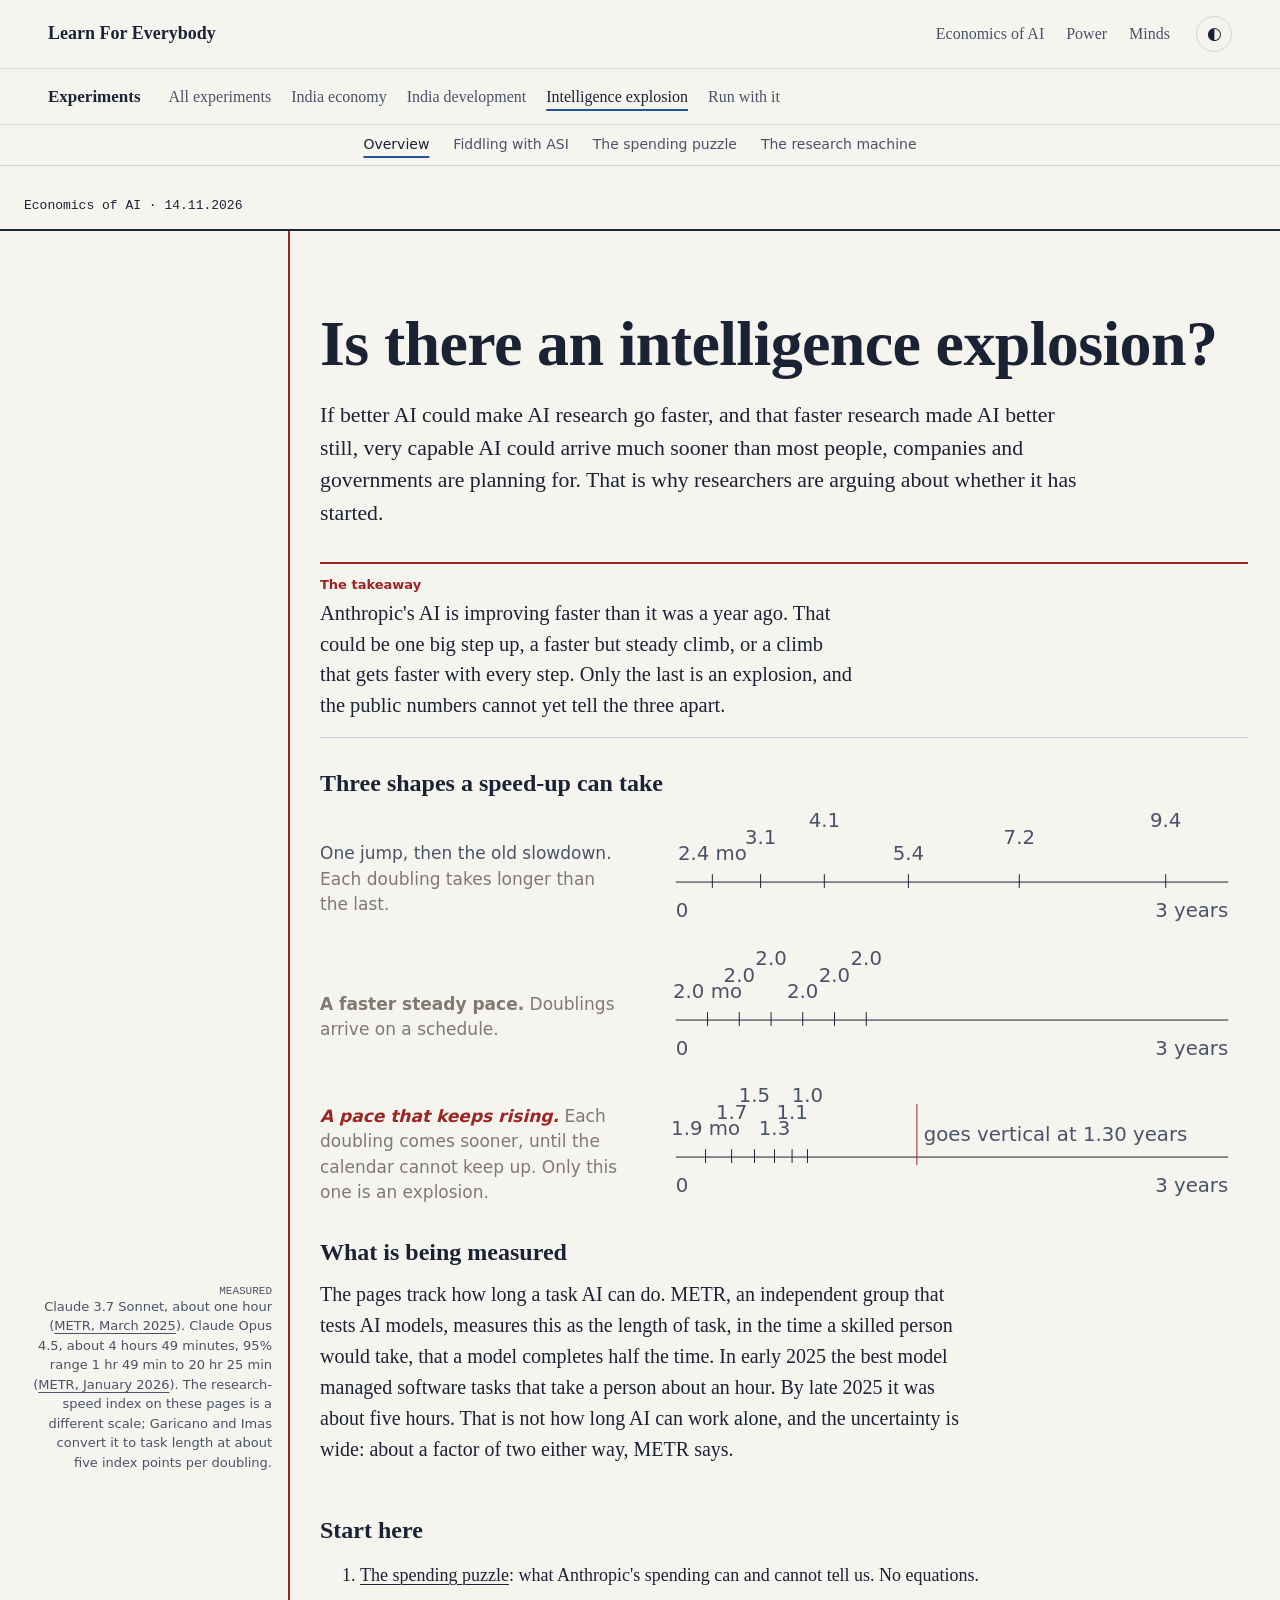
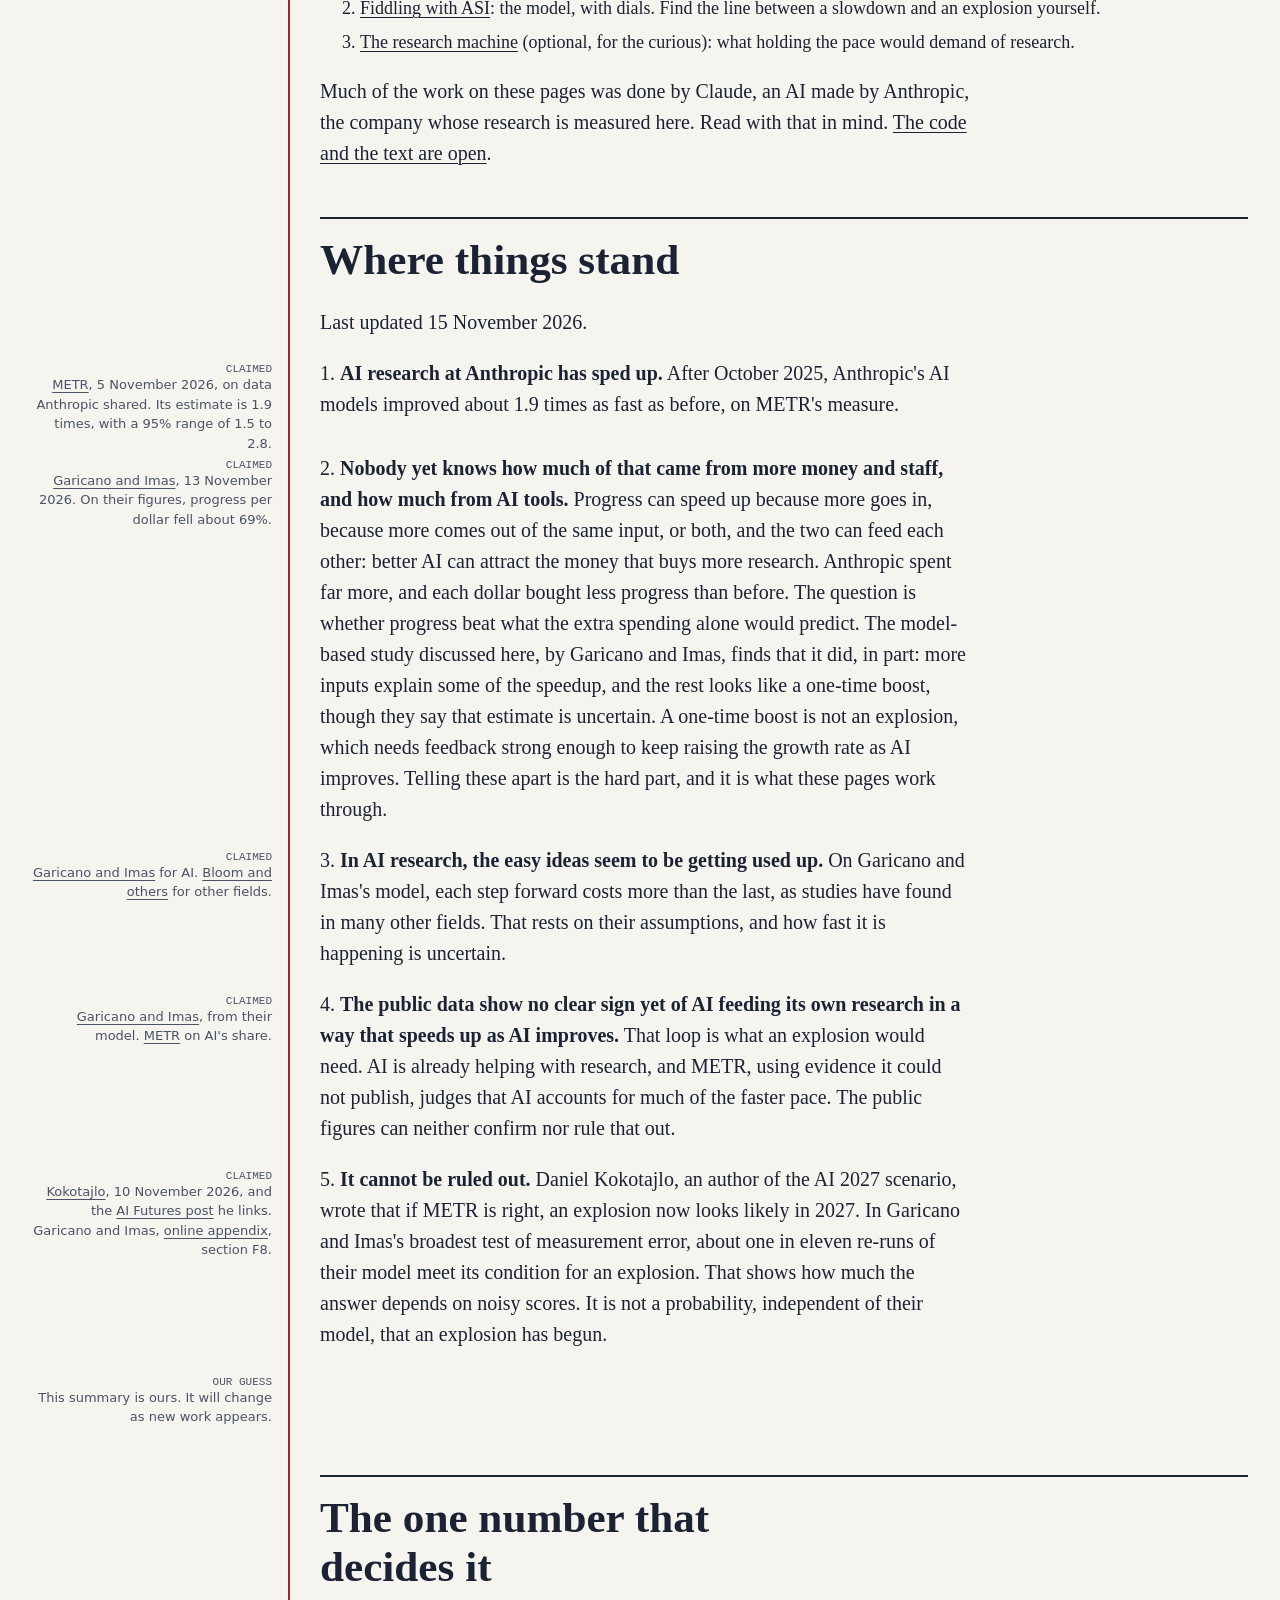
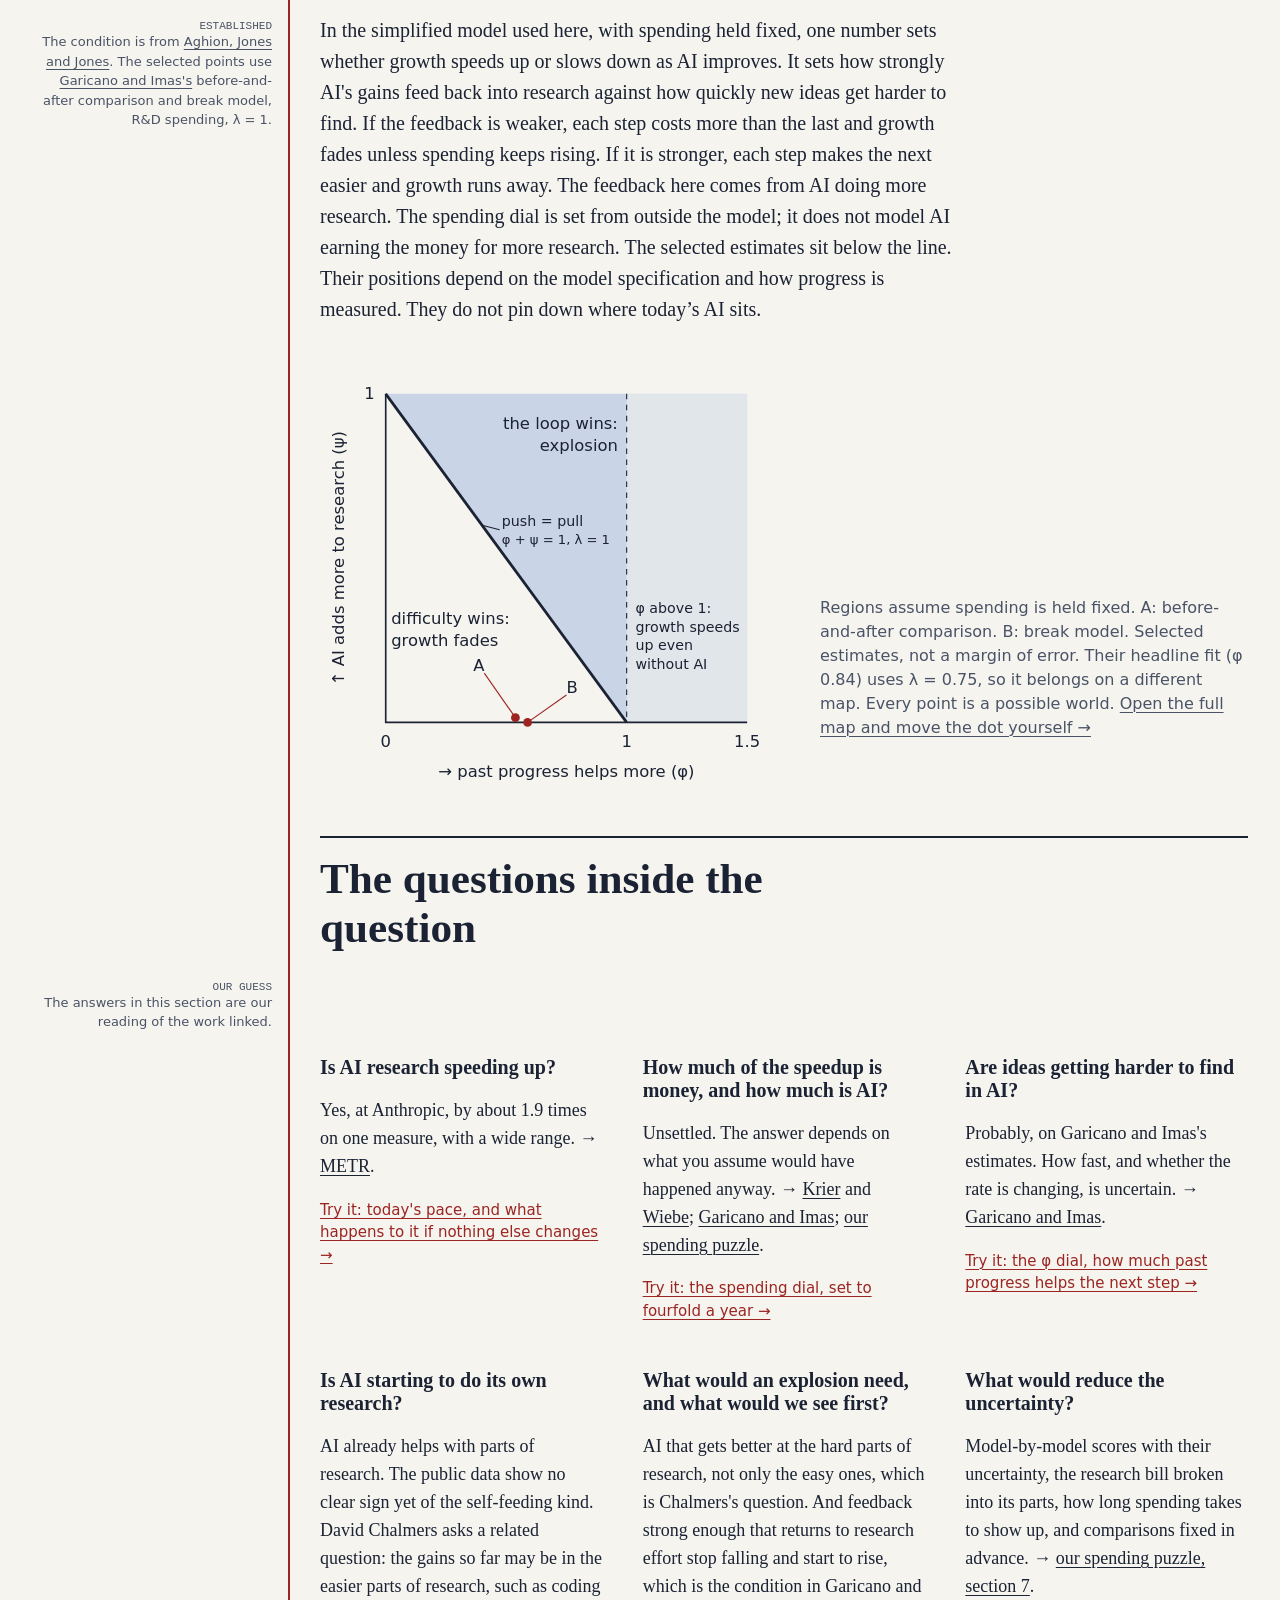
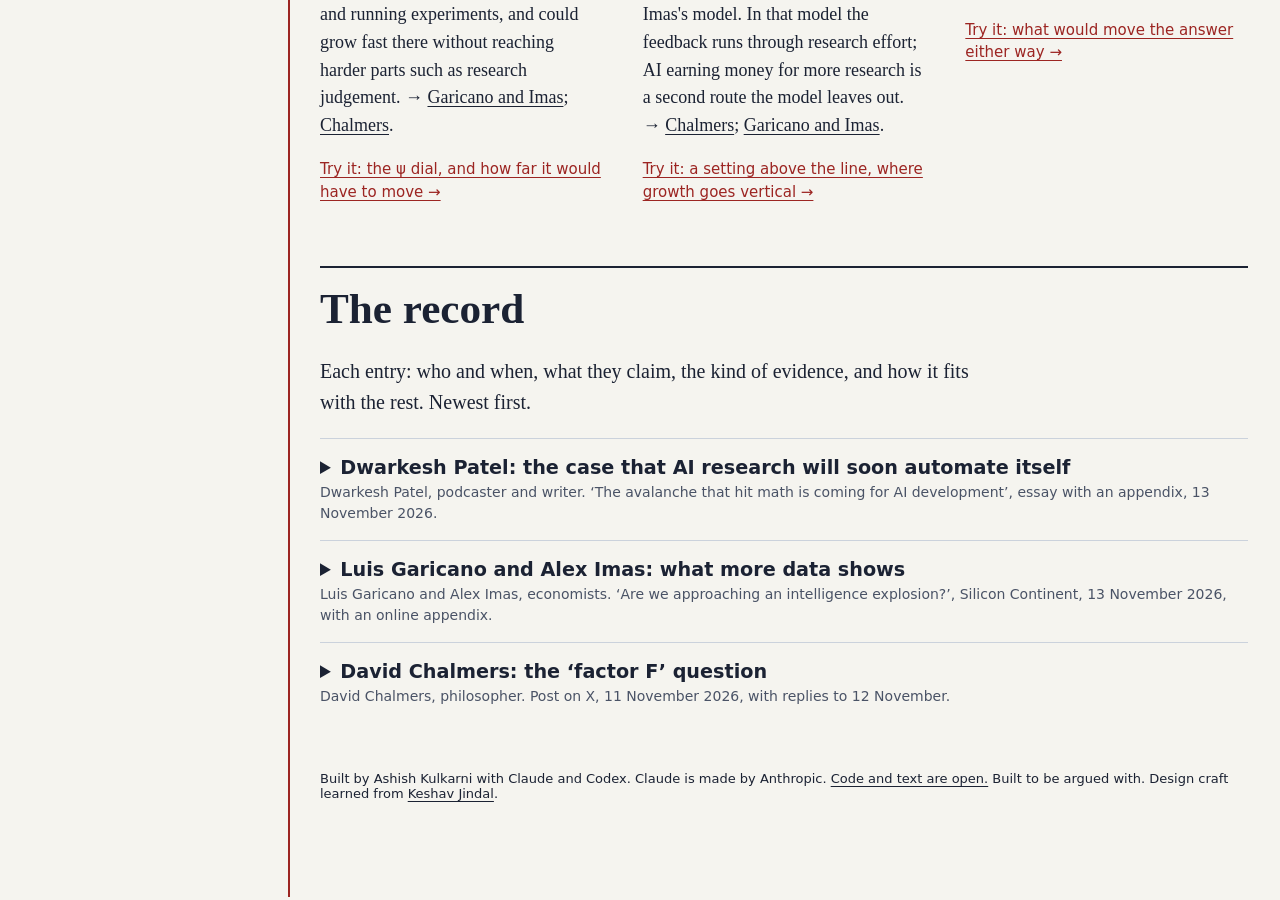
==== site/experiments/intelligence-explosion/index.html @ 63a22a56 "Overview leads with why it matters, the takeaway, three shapes, what METR measures and a reading pat" ====
<!doctype html><html lang="en-GB"><head><meta charset="utf-8"><meta name="viewport" content="width=device-width,initial-scale=1"><title>Is there an intelligence explosion? · Learn For Everybody</title><script src="../../assets/lfe-theme.js"></script><link rel="stylesheet" href="../../assets/lfe.css"><link rel="stylesheet" href="../../assets/lfe-topics.css?v=29"><link rel="stylesheet" href="../spending-puzzle/styles.css?v=43"><meta name="description" content="An intelligence explosion would mean AI improving AI research so strongly that the growth rate of AI&#x27;s abilities keeps rising, instead of settling at a new, faster pace. Researchers, economists and philosophers now disagree about whether one has begun. This page gathers the work worth reading on that question, explains it in plain words, and says how it fits together. We update it as new work appears."><meta property="og:title" content="Is there an intelligence explosion?"><meta property="og:description" content="An intelligence explosion would mean AI improving AI research so strongly that the growth rate of AI&#x27;s abilities keeps rising, instead of settling at a new, faster pace. Researchers, economists and philosophers now disagree about whether one has begun. This page gathers the work worth reading on that question, explains it in plain words, and says how it fits together. We update it as new work appears."></head><body class="hub"><header class="site-bar"><div class="bar-inner">
<a class="wordmark" href="https://lfe.econforeverybody.com/">Learn For Everybody</a>
<nav aria-label="Topics"><a href="https://lfe.econforeverybody.com/econofai/">Economics of AI</a><a href="https://lfe.econforeverybody.com/power/">Power</a><a href="https://lfe.econforeverybody.com/minds/">Minds</a></nav>
<button class="theme-toggle icon-toggle" id="themeToggle" type="button" aria-label="Dark mode"><span aria-hidden="true">◐</span><span class="tip" id="themeLabel" aria-hidden="true">Dark mode</span></button>
</div></header>
<div class="topic-bar"><div class="bar-inner"><a class="topic-name" href="https://lfe.econforeverybody.com/experiments/">Experiments</a><nav aria-label="Experiments"><a href="https://lfe.econforeverybody.com/experiments/">All experiments</a><a href="https://lfe.econforeverybody.com/experiments/india-economy/">India economy</a><a href="https://lfe.econforeverybody.com/experiments/india-development/">India development</a><a href="../intelligence-explosion/" aria-current="page">Intelligence explosion</a><a href="https://lfe.econforeverybody.com/experiments/run-with-it/">Run with it</a></nav></div></div>
<nav class="project-nav" aria-label="Intelligence explosion"><a href="../intelligence-explosion/" aria-current="page">Overview</a><a href="../fiddling-with-asi/">Fiddling with ASI</a><a href="../spending-puzzle/">The spending puzzle</a><a href="../research-machine/">The research machine</a></nav>
<header class="head">Economics of AI · 14.11.2026</header><main class="sheet"><section id="chapter-1"><h1>Is there an intelligence explosion?</h1>
<p class="lede">If better AI could make AI research go faster, and that faster research made AI better still, very capable AI could arrive much sooner than most people, companies and governments are planning for. That is why researchers are arguing about whether it has started.</p>
<div class="takeaway-box"><p class="takeaway-label">The takeaway</p><p>Anthropic's AI is improving faster than it was a year ago. That could be one big step up, a faster but steady climb, or a climb that gets faster with every step. Only the last is an explosion, and the public numbers cannot yet tell the three apart.</p></div>
<h3>Three shapes a speed-up can take</h3>
<div class="hub-shapes"><figure class="shape"><figcaption><strong class="r-below">One jump, then the old slowdown.</strong> Each doubling takes longer than the last.</figcaption><svg viewBox="0 0 600 120" role="img" aria-label="Gaps between the next six doublings, in months"><line x1="20" y1="70" x2="580" y2="70" stroke="currentColor"/><line x1="57.1" y1="62" x2="57.1" y2="76" stroke="currentColor"/><text x="57.1" y="48" text-anchor="middle">2.4 mo</text><line x1="106.0" y1="62" x2="106.0" y2="76" stroke="currentColor"/><text x="106.0" y="31" text-anchor="middle">3.1</text><line x1="170.6" y1="62" x2="170.6" y2="76" stroke="currentColor"/><text x="170.6" y="14" text-anchor="middle">4.1</text><line x1="255.8" y1="62" x2="255.8" y2="76" stroke="currentColor"/><text x="255.8" y="48" text-anchor="middle">5.4</text><line x1="368.2" y1="62" x2="368.2" y2="76" stroke="currentColor"/><text x="368.2" y="31" text-anchor="middle">7.2</text><line x1="516.6" y1="62" x2="516.6" y2="76" stroke="currentColor"/><text x="516.6" y="14" text-anchor="middle">9.4</text><text x="20" y="105">0</text><text x="580" y="105" text-anchor="end">3 years</text></svg></figure><figure class="shape"><figcaption><strong class="r-at">A faster steady pace.</strong> Doublings arrive on a schedule.</figcaption><svg viewBox="0 0 600 120" role="img" aria-label="Gaps between the next six doublings, in months"><line x1="20" y1="70" x2="580" y2="70" stroke="currentColor"/><line x1="52.2" y1="62" x2="52.2" y2="76" stroke="currentColor"/><text x="52.2" y="48" text-anchor="middle">2.0 mo</text><line x1="84.4" y1="62" x2="84.4" y2="76" stroke="currentColor"/><text x="84.4" y="31" text-anchor="middle">2.0</text><line x1="116.6" y1="62" x2="116.6" y2="76" stroke="currentColor"/><text x="116.6" y="14" text-anchor="middle">2.0</text><line x1="148.7" y1="62" x2="148.7" y2="76" stroke="currentColor"/><text x="148.7" y="48" text-anchor="middle">2.0</text><line x1="180.9" y1="62" x2="180.9" y2="76" stroke="currentColor"/><text x="180.9" y="31" text-anchor="middle">2.0</text><line x1="213.1" y1="62" x2="213.1" y2="76" stroke="currentColor"/><text x="213.1" y="14" text-anchor="middle">2.0</text><text x="20" y="105">0</text><text x="580" y="105" text-anchor="end">3 years</text></svg></figure><figure class="shape"><figcaption><strong class="r-above">A pace that keeps rising.</strong> Each doubling comes sooner, until the calendar cannot keep up. Only this one is an explosion.</figcaption><svg viewBox="0 0 600 120" role="img" aria-label="Gaps between the next six doublings, in months"><line x1="20" y1="70" x2="580" y2="70" stroke="currentColor"/><line x1="50.2" y1="62" x2="50.2" y2="76" stroke="currentColor"/><text x="50.2" y="48" text-anchor="middle">1.9 mo</text><line x1="76.6" y1="62" x2="76.6" y2="76" stroke="currentColor"/><text x="76.6" y="31" text-anchor="middle">1.7</text><line x1="99.8" y1="62" x2="99.8" y2="76" stroke="currentColor"/><text x="99.8" y="14" text-anchor="middle">1.5</text><line x1="120.1" y1="62" x2="120.1" y2="76" stroke="currentColor"/><text x="120.1" y="48" text-anchor="middle">1.3</text><line x1="137.9" y1="62" x2="137.9" y2="76" stroke="currentColor"/><text x="137.9" y="31" text-anchor="middle">1.1</text><line x1="153.5" y1="62" x2="153.5" y2="76" stroke="currentColor"/><text x="153.5" y="14" text-anchor="middle">1.0</text><line x1="264.4" y1="16" x2="264.4" y2="78" stroke="var(--red)"/><text x="271.4" y="54">goes vertical at 1.30 years</text><text x="20" y="105">0</text><text x="580" y="105" text-anchor="end">3 years</text></svg></figure></div>
<h3>What is being measured</h3>
<div class="noted"><p>The pages track how long a task AI can do. METR, an independent group that tests AI models, measures this as the length of task, in the time a skilled person would take, that a model completes half the time. In early 2025 the best model managed software tasks that take a person about an hour. By late 2025 it was about five hours. That is not how long AI can work alone, and the uncertainty is wide: about a factor of two either way, METR says.</p><aside class="note"><strong>MEASURED</strong> Claude 3.7 Sonnet, about one hour (<a href="https://metr.org/blog/2025-03-19-measuring-ai-ability-to-complete-long-tasks/">METR, March 2025</a>). Claude Opus 4.5, about 4 hours 49 minutes, 95% range 1 hr 49 min to 20 hr 25 min (<a href="https://metr.org/notes/2026-01-22-time-horizon-limitations/">METR, January 2026</a>). The research-speed index on these pages is a different scale; Garicano and Imas convert it to task length at about five index points per doubling.</aside></div>
<h3>Start here</h3>
<ol class="start-here"><li><a href="../spending-puzzle/">The spending puzzle</a>: what Anthropic's spending can and cannot tell us. No equations.</li><li><a href="../fiddling-with-asi/">Fiddling with ASI</a>: the model, with dials. Find the line between a slowdown and an explosion yourself.</li><li><a href="../research-machine/">The research machine</a> (optional, for the curious): what holding the pace would demand of research.</li></ol>
<p>Much of the work on these pages was done by Claude, an AI made by Anthropic, the company whose research is measured here. Read with that in mind. <a href="https://github.com/ashishefe/lfe-research-machine">The code and the text are open</a>.</p></section>
<section><h2>Where things stand</h2><p>Last updated 15 November 2026.</p><div class="noted"><p>1. <strong>AI research at Anthropic has sped up.</strong> After October 2025, Anthropic&#x27;s AI models improved about 1.9 times as fast as before, on METR&#x27;s measure.</p><aside class="note"><strong>CLAIMED</strong> <a href="https://metr.org/blog/2026-11-05-anthropic-ai-rd-acceleration-assessment/">METR</a>, 5 November 2026, on data Anthropic shared. Its estimate is 1.9 times, with a 95% range of 1.5 to 2.8.</aside></div><div class="noted"><p>2. <strong>Nobody yet knows how much of that came from more money and staff, and how much from AI tools.</strong> Progress can speed up because more goes in, because more comes out of the same input, or both, and the two can feed each other: better AI can attract the money that buys more research. Anthropic spent far more, and each dollar bought less progress than before. The question is whether progress beat what the extra spending alone would predict. The model-based study discussed here, by Garicano and Imas, finds that it did, in part: more inputs explain some of the speedup, and the rest looks like a one-time boost, though they say that estimate is uncertain. A one-time boost is not an explosion, which needs feedback strong enough to keep raising the growth rate as AI improves. Telling these apart is the hard part, and it is what these pages work through.</p><aside class="note"><strong>CLAIMED</strong> <a href="https://www.siliconcontinent.com/p/are-we-approaching-an-intelligence">Garicano and Imas</a>, 13 November 2026. On their figures, progress per dollar fell about 69%.</aside></div><div class="noted"><p>3. <strong>In AI research, the easy ideas seem to be getting used up.</strong> On Garicano and Imas&#x27;s model, each step forward costs more than the last, as studies have found in many other fields. That rests on their assumptions, and how fast it is happening is uncertain.</p><aside class="note"><strong>CLAIMED</strong> <a href="https://www.siliconcontinent.com/p/are-we-approaching-an-intelligence">Garicano and Imas</a> for AI. <a href="https://doi.org/10.1257/aer.20180338">Bloom and others</a> for other fields.</aside></div><div class="noted"><p>4. <strong>The public data show no clear sign yet of AI feeding its own research in a way that speeds up as AI improves.</strong> That loop is what an explosion would need. AI is already helping with research, and METR, using evidence it could not publish, judges that AI accounts for much of the faster pace. The public figures can neither confirm nor rule that out.</p><aside class="note"><strong>CLAIMED</strong> <a href="https://www.siliconcontinent.com/p/are-we-approaching-an-intelligence">Garicano and Imas</a>, from their model. <a href="https://metr.org/blog/2026-11-05-anthropic-ai-rd-acceleration-assessment/">METR</a> on AI's share.</aside></div><div class="noted"><p>5. <strong>It cannot be ruled out.</strong> Daniel Kokotajlo, an author of the AI 2027 scenario, wrote that if METR is right, an explosion now looks likely in 2027. In Garicano and Imas&#x27;s broadest test of measurement error, about one in eleven re-runs of their model meet its condition for an explosion. That shows how much the answer depends on noisy scores. It is not a probability, independent of their model, that an explosion has begun.</p><aside class="note"><strong>CLAIMED</strong> <a href="https://x.com/DKokotajlo/status/2120204075803500595">Kokotajlo</a>, 10 November 2026, and the <a href="https://blog.aifutures.org/p/q35-timelines-update-looks-like-the">AI Futures post</a> he links. Garicano and Imas, <a href="https://www.dropbox.com/scl/fi/jz1zaj2fk741g2len97q9/Online-Appendix-to-Garicano-and-Imas-AI-ideas-getting-harder-to-find.pdf?rlkey=narofum32aiq105vrcwcx92vy&amp;dl=0">online appendix</a>, section F8.</aside></div><div class="noted"><p class="summary-note-row" aria-hidden="true"></p><aside class="note"><strong>OUR GUESS</strong> This summary is ours. It will change as new work appears.</aside></div></section><section><h2>The one number that decides it</h2>
<div class="noted"><p>In the simplified model used here, with spending held fixed, one number sets whether growth speeds up or slows down as AI improves. It sets how strongly AI's gains feed back into research against how quickly new ideas get harder to find. If the feedback is weaker, each step costs more than the last and growth fades unless spending keeps rising. If it is stronger, each step makes the next easier and growth runs away. The feedback here comes from AI doing more research. The spending dial is set from outside the model; it does not model AI earning the money for more research. The selected estimates sit below the line. Their positions depend on the model specification and how progress is measured. They do not pin down where today’s AI sits.</p><aside class="note"><strong>ESTABLISHED</strong> The condition is from <a href="https://www.nber.org/papers/w23928">Aghion, Jones and Jones</a>. The selected points use <a href="https://www.siliconcontinent.com/p/are-we-approaching-an-intelligence">Garicano and Imas's</a> before-and-after comparison and break model, R&amp;D spending, λ = 1.</aside></div>
<figure class="hub-map"><a href="../fiddling-with-asi/?lambda=1&amp;boost=1&amp;spending=1#the-map" aria-label="Open the full map in Fiddling with ASI"><svg viewBox="0 0 420 390" role="img" aria-labelledby="hub-map-title"><title id="hub-map-title">Map of φ and ψ. The selected estimates sit below the diagonal. Regions assume fixed spending and λ = 1.</title><path d="M60 30 L390 30 L390 330 L280 330 Z" fill="var(--ruling)"/><rect x="280" y="30" width="110" height="300" fill="var(--paper)" opacity=".55"/><path d="M60 30V330H390" fill="none" stroke="var(--ink)" stroke-width="1.5"/><path d="M60 30 L280 330" stroke="var(--ink)" stroke-width="2.5"/><line x1="280" y1="30" x2="280" y2="330" stroke="var(--ink)" stroke-dasharray="5 5"/><path d="M164 154 L148 150" stroke="var(--ink)"/><text x="166" y="151" style="font-size:13px">push = pull</text><text x="166" y="167" style="font-size:12px">φ + ψ = 1, λ = 1</text><text x="65" y="240">difficulty wins:</text><text x="65" y="260">growth fades</text><text x="272" y="62" text-anchor="end">the loop wins:</text><text x="272" y="82" text-anchor="end">explosion</text><text x="288" y="230" style="font-size:13px">φ above 1:</text><text x="288" y="247" style="font-size:13px">growth speeds</text><text x="288" y="264" style="font-size:13px">up even</text><text x="288" y="281" style="font-size:13px">without AI</text><path d="M150 285 L178.43 325.67" stroke="var(--red)"/><path d="M225 305 L189.54 330.00" stroke="var(--red)"/><circle cx="178.43" cy="325.67" r="4" fill="var(--red)"/><circle cx="189.54" cy="330.00" r="4" fill="var(--red)"/><text x="140" y="283">A</text><text x="225" y="303">B</text><text x="60" y="352" text-anchor="middle">0</text><text x="280" y="352" text-anchor="middle">1</text><text x="390" y="352" text-anchor="middle">1.5</text><text x="50" y="35" text-anchor="end">1</text><text x="225" y="380" text-anchor="middle">→ past progress helps more (φ)</text><text x="22" y="180" text-anchor="middle" transform="rotate(-90 22 180)">↑ AI adds more to research (ψ)</text></svg></a><figcaption>Regions assume spending is held fixed. A: before-and-after comparison. B: break model. Selected estimates, not a margin of error. Their headline fit (φ 0.84) uses λ = 0.75, so it belongs on a different map. Every point is a possible world. <a href="../fiddling-with-asi/?lambda=1&amp;boost=1&amp;spending=1#the-map">Open the full map and move the dot yourself →</a></figcaption></figure>
</section><section><h2>The questions inside the question</h2>
<div class="noted"><p class="summary-note-row" aria-hidden="true"></p><aside class="note"><strong>OUR GUESS</strong> The answers in this section are our reading of the work linked.</aside></div><div class="questions">
<div class="q"><h3>Is AI research speeding up?</h3><p>Yes, at Anthropic, by about 1.9 times on one measure, with a wide range. → <a href="https://metr.org/blog/2026-11-05-anthropic-ai-rd-acceleration-assessment/">METR</a>.</p><p class="try"><a href="../fiddling-with-asi/?lambda=1&amp;boost=1&amp;spending=1#fiddle">Try it: today's pace, and what happens to it if nothing else changes →</a></p></div>
<div class="q"><h3>How much of the speedup is money, and how much is AI?</h3><p>Unsettled. The answer depends on what you assume would have happened anyway. → <a href="https://x.com/sebkrier/status/2119182834162340095">Krier</a> and <a href="https://x.com/michael_wiebe/status/2119207429393220041">Wiebe</a>; <a href="#garicano-imas">Garicano and Imas</a>; <a href="../spending-puzzle/">our spending puzzle</a>.</p><p class="try"><a href="../fiddling-with-asi/?lambda=1&amp;boost=1&amp;spending=4#fiddle">Try it: the spending dial, set to fourfold a year →</a></p></div>
<div class="q"><h3>Are ideas getting harder to find in AI?</h3><p>Probably, on Garicano and Imas's estimates. How fast, and whether the rate is changing, is uncertain. → <a href="#garicano-imas">Garicano and Imas</a>.</p><p class="try"><a href="../fiddling-with-asi/?lambda=1&amp;boost=1&amp;spending=1#fiddle">Try it: the φ dial, how much past progress helps the next step →</a></p></div>
<div class="q"><h3>Is AI starting to do its own research?</h3><p>AI already helps with parts of research. The public data show no clear sign yet of the self-feeding kind. David Chalmers asks a related question: the gains so far may be in the easier parts of research, such as coding and running experiments, and could grow fast there without reaching harder parts such as research judgement. → <a href="#garicano-imas">Garicano and Imas</a>; <a href="#chalmers">Chalmers</a>.</p><p class="try"><a href="../fiddling-with-asi/?lambda=1&amp;boost=1&amp;spending=1#the-map">Try it: the ψ dial, and how far it would have to move →</a></p></div>
<div class="q"><h3>What would an explosion need, and what would we see first?</h3><p>AI that gets better at the hard parts of research, not only the easy ones, which is Chalmers's question. And feedback strong enough that returns to research effort stop falling and start to rise, which is the condition in Garicano and Imas's model. In that model the feedback runs through research effort; AI earning money for more research is a second route the model leaves out. → <a href="#chalmers">Chalmers</a>; <a href="#garicano-imas">Garicano and Imas</a>.</p><p class="try"><a href="../fiddling-with-asi/?psi=0.6&amp;lambda=1&amp;boost=1&amp;spending=1#fiddle">Try it: a setting above the line, where growth goes vertical →</a></p></div>
<div class="q"><h3>What would reduce the uncertainty?</h3><p>Model-by-model scores with their uncertainty, the research bill broken into its parts, how long spending takes to show up, and comparisons fixed in advance. → <a href="../spending-puzzle/#chapter-7">our spending puzzle, section 7</a>.</p><p class="try"><a href="../fiddling-with-asi/#takeaway">Try it: what would move the answer either way →</a></p></div></div></section>
<section><h2>The record</h2><p>Each entry: who and when, what they claim, the kind of evidence, and how it fits with the rest. Newest first.</p><div id="record"><details id="dwarkesh-rsi"><summary>Dwarkesh Patel: the case that AI research will soon automate itself <span>Dwarkesh Patel, podcaster and writer. ‘The avalanche that hit math is coming for AI development’, essay with an appendix, 13 November 2026.</span></summary><p><strong>What they claim.</strong> His median year for automated researchers to match the best human AI researchers is 2028, assuming labs do not intentionally slow down; he gives a 25% chance this happens after 2032. He expects AI at least as good as top human experts in every field by 2030, possibly sooner. His reasons: AI already speeds up AI research; in fields where answers can be checked, such as maths, AI went from weak to beyond the best humans within a few years; and most of AI research can be checked too, through training results, test scores and efficiency. Once research is automated, he sets AI improving its own research against ideas getting harder to find. If AI wins, he expects a ‘software-only singularity’; if difficulty wins, a ‘spark’ of three to six years of progress in one year, then a slowdown until more computing is built. He calls the two equally likely.</p><p><strong>Kind of evidence.</strong> An argument with forecasts, drawing on figures published by METR and the labs. No new data.</p><p><strong>Questions.</strong> Is AI starting to do its own research? What would an explosion need, and what would we see first?</p><p><strong>Their caveats.</strong> He gives a 25% chance that full automation comes after 2032, mainly because AI may still be unable to learn on the job. He grants that experiments, data and choosing what to measure are real bottlenecks that make the fastest takeoff less likely. His probabilities are personal judgements.</p><p><strong>How it fits.</strong> The strongest case for an explosion on this page, and the closest to its framing: <a href="../fiddling-with-asi/#stories">stories 4 and 5 in Fiddling with ASI</a> show the shape of his two outcomes, though story 4&#x27;s spark is smaller than his. It answers Chalmers directly, arguing that research judgement can partly be checked and trained; Toby Ord, whom he quotes, doubts that AI can yet ask the deep questions. It supplies the half our research machine leaves out: the machine works out how much research labour holding the pace would need, and Dwarkesh argues AI researchers will supply it. Like Garicano and Imas, he notes that labs must roughly quadruple their research computing each year just to hold the pace. Where Garicano and Imas find no clear sign yet of AI feeding its own research in the public data, his evidence is what the labs report from inside.</p><p><strong>How sure.</strong> Claimed. A forecast built on an argument. We checked four figures he cites against their sources: METR&#x27;s guess that about 80% of Anthropic&#x27;s October 2026 speedup came from AI, which METR calls subjective; Anthropic&#x27;s report that Claude ‘leads’ 26% of its AI research work as of August 2026, up from under 1% in February, where ‘leads’ means completing most of a task end to end while a human supervises; OpenAI&#x27;s report that its 90th-percentile researcher uses more than $7,000 of AI tokens a day; and OpenAI&#x27;s report that its agents found a proof for the Navier–Stokes Millennium Prize problem about 88 hours after the first agents started, followed by about 17 more hours for formalization and verification in Lean. OpenAI researchers directed groups of agents, moved resources between problems and shared intermediate findings; the Navier–Stokes work used about 130 billion output tokens. We did not check his other figures.</p><p><a href="https://www.dwarkesh.com/p/rsi">Read the original →</a></p></details><details id="garicano-imas"><summary>Luis Garicano and Alex Imas: what more data shows <span>Luis Garicano and Alex Imas, economists. ‘Are we approaching an intelligence explosion?’, Silicon Continent, 13 November 2026, with an online appendix.</span></summary><p><strong>What they claim.</strong> Using Anthropic&#x27;s filings, METR&#x27;s chart and their own staff estimates: progress per dollar fell about 69% and per technical employee about 38%. Fitting a standard model of research to sixteen model scores, more inputs explain part of the speedup (at most about half, in their most generous version) and the rest looks like a one-time jump in research effectiveness. On their model, ideas are getting harder to find, at a similar rate before and after October 2025; that rests on their assumptions, and the estimates are imprecise. No clear sign yet of AI supplying research input that grows with capability.</p><p><strong>Kind of evidence.</strong> Measurement and a fitted model.</p><p><strong>Questions.</strong> How much of the speedup is money, and how much is AI? Are ideas getting harder to find? Is AI starting to do its own research?</p><p><strong>Their caveats.</strong> Staff numbers are their estimates from published shares; the final score falls inside their effort-only forecast&#x27;s margin of error; the most generous jump estimate is not statistically clear; with a one-year research delay the per-dollar fall shrinks from about 69% to about 40% (from 64% to 10% in a January-to-September comparison); in their broadest test of measurement error, about one in eleven re-runs of their model meet its explosion condition, which is not a probability, independent of their model, that one has begun; results are model comparisons, not measured effects of AI tools. Their appendix says they worked with Gemini Carbon, Fable 5.2 and Astra.</p><p><strong>How it fits.</strong> The fullest analysis of the spending puzzle we have found. Its broad reading sits near Krier&#x27;s, with a one-time boost that the per-dollar chart could not show. It does not contradict METR&#x27;s guess about AI&#x27;s share, which concerns a later date.</p><p><strong>How sure.</strong> Claimed. Arithmetic checked against the filings; the model was not refitted by us.</p><p><a href="https://www.siliconcontinent.com/p/are-we-approaching-an-intelligence">Read the original →</a></p></details><details id="chalmers"><summary>David Chalmers: the ‘factor F’ question <span>David Chalmers, philosopher. Post on X, 11 November 2026, with replies to 12 November.</span></summary><p><strong>What they claim.</strong> Several researchers read METR&#x27;s 2x speedup as support for an intelligence explosion around 2027. Chalmers asks how that reasoning works. He describes the main rival view, which he calls the &quot;factor F hypothesis&quot;, and says he does not know whether it is true: there is at least one capacity F (he suggests creativity, research vision or planning) that an AI must have to reach superhuman research, and that is hard enough to build that leading systems will not have it soon. The 2x speedup, he says, reflects gains in other capacities G, such as coding and experiments, where the speedup may be larger, perhaps 10x. Under the F hypothesis, G can explode on its own and give an &quot;intelligence subexplosion&quot; below general intelligence. He does not see why the speedup makes the F hypothesis much less likely. Routes from 2x to an explosion in 2027 need &quot;huge premises&quot;, such as extrapolating ever-faster speedups. He adds that he is worried about near-term superintelligence all the same.</p><p><strong>Kind of evidence.</strong> An argument about what the evidence shows. No new data.</p><p><strong>Questions.</strong> Is AI starting to do its own research? What would an explosion need?</p><p><strong>How it fits.</strong> It gives a name to a gap the economics leaves open. Garicano and Imas find a one-time jump in research effectiveness &quot;consistent with&quot; coding agents. Chalmers&#x27;s picture would predict gains of that kind if they come in G and not F. He also allows that G could improve itself fast, a &quot;subexplosion&quot; below general intelligence. The research machine cannot show this directly: its σ setting is about research labour against computing, not about one research skill against another. Chalmers&#x27;s F is a bottleneck of the second kind. Replies push back. Daniel Kokotajlo: many candidate Fs have been proposed before and overtaken quickly. One reply suggests strong G could let AI build F itself, and Chalmers grants the point. Peli Grietzer offers a reading Chalmers endorses: METR&#x27;s report is evidence for &quot;if general ASI is coming soon then general ASI is coming very soon&quot;.</p><p><strong>How sure.</strong> Claimed. An argument about what the evidence shows; no new data.</p><p><a href="https://x.com/davidchalmers42/status/2120551211195642338">Read the original →</a></p></details></div></section><footer class="colophon">Built by Ashish Kulkarni with Claude and Codex. Claude is made by Anthropic. <a href="https://github.com/ashishefe/lfe-research-machine">Code and text are open.</a> Built to be argued with. Design craft learned from <a href="https://x.com/Keshavatearth">Keshav Jindal</a>.</footer></main><script src="app.js"></script></body></html>
---- site/assets/lfe.css ----
/* ==========================================================================
   LFE — Learn For Everybody · House stylesheet
   Frozen 2026-07-03 from "Offprint v2", chosen and calibrated by Ashish.
   Visual reference: offprint-v2.html (do not restyle that file; it is the spec).

   The contract: pages express THE LOOK through these tokens only.
   To re-theme every LFE page at once, edit the variables — nothing else.

   House rules distilled from the calibration session:
     1. Serif everywhere — body, UI labels, tabs, even chart ticks.
     2. One accent: ink-blue. No second colour, ever. Neutrals do the rest.
     3. Chrome budget: at most TWO boxed/ruled moments per page
        (e.g. one .panel + one .aside-rule). Everything else is hairlines.
     4. Restrained display voice: weight 600, tight leading, no shouting.
     5. Dark mode is warm charcoal — lamplight, not terminal.
   ========================================================================== */

:root {
  /* -- paper & ink ------------------------------------------------------ */
  --paper:    oklch(99.1% 0.004 96);   /* near-white, a whisper of warmth  */
  --ink:      oklch(24% 0.016 80);     /* warm near-black                  */
  --muted:    oklch(46% 0.014 80);     /* secondary text                   */
  --faint:    oklch(58% 0.012 82);     /* captions, ticks, footers         */
  --hairline: oklch(87.5% 0.009 92);   /* rules; the default "chrome"      */

  /* -- the one accent ---------------------------------------------------- */
  --accent:      oklch(45% 0.125 257); /* ink-blue: fountain pen, not SaaS */
  --accent-soft: oklch(45% 0.125 257 / 0.09);
  --band:        oklch(45% 0.125 257 / 0.06);  /* chart shading, washes    */
  --panel: color-mix(in oklch, var(--paper), oklch(45% 0.125 257) 4.5%);

  /* -- type -------------------------------------------------------------- */
  --serif: "Iowan Old Style", "Palatino Linotype", Palatino, Georgia, serif;
  /* No sans token. That is deliberate — see house rule 1. */

  /* -- scale ------------------------------------------------------------- */
  --text: 1.06rem;
  --leading: 1.72;
  --display: clamp(2.5rem, 7vw, 3.7rem);
  --h2: clamp(1.5rem, 4vw, 1.9rem);
  --h3: 1.32rem;
  --label: 0.84rem;        /* letterspaced caps labels                     */
  --caption: 0.86rem;
  --measure: 62ch;
  --page-max: 720px;       /* single-column reading measure                */
}

:root[data-theme="dark"] {
  --paper:    oklch(22.5% 0.012 80);   /* warm charcoal, not blue-black    */
  --ink:      oklch(90% 0.013 90);
  --muted:    oklch(70% 0.013 88);
  --faint:    oklch(58% 0.012 85);
  --hairline: oklch(35% 0.013 82);
  --accent:      oklch(73% 0.08 252);  /* same blue, lifted for dark paper */
  --accent-soft: oklch(73% 0.08 252 / 0.13);
  --band:        oklch(73% 0.08 252 / 0.07);
  --panel: color-mix(in oklch, var(--paper), oklch(73% 0.08 252) 6%);
}

/* ==========================================================================
   Base
   ========================================================================== */

* { box-sizing: border-box; }

html { color-scheme: light; }
html[data-theme="dark"] { color-scheme: dark; }

body {
  margin: 0;
  background: var(--paper);
  color: var(--ink);
  font-family: var(--serif);
  font-size: var(--text);
  line-height: var(--leading);
  transition: background 300ms ease, color 300ms ease;
}

@media (prefers-reduced-motion: reduce) {
  body { transition: none; }
}

a { color: inherit; }

:focus-visible { outline: 2px solid var(--accent); outline-offset: 3px; }

.page {
  max-width: var(--page-max);
  margin-inline: auto;
  padding: 0 24px 6rem;
}

h1 {
  margin: 0;
  font-size: var(--display);
  font-weight: 600;
  line-height: 1.06;
  letter-spacing: -0.01em;
  max-width: 14ch;
}

h2 {
  margin: 0 0 1.4rem;
  font-size: var(--h2);
  font-weight: 600;
  line-height: 1.22;
  max-width: 24ch;
}

h3 {
  margin: 0.6rem 0 0.8rem;
  font-size: var(--h3);
  font-weight: 600;
  line-height: 1.3;
}

/* ==========================================================================
   Recurring parts (each maps 1:1 to a block in offprint-v2.html)
   ========================================================================== */

/* -- identity strip ------------------------------------------------------ */
.lfe-strip {
  padding: 1.1rem 0 0.85rem;
  border-bottom: 1px solid var(--hairline);
  font-size: 0.8rem;
  font-weight: 600;
  letter-spacing: 0.18em;
  text-transform: uppercase;
  color: var(--muted);
  display: flex;
  align-items: baseline;
  gap: 1.2rem;
}
.lfe-strip .domain {
  margin-left: auto;
  letter-spacing: 0.08em;
  color: var(--faint);
  font-weight: 400;
}

.lfe-strip a {
  color: inherit;
  text-decoration: none;
}
.lfe-strip a:hover { color: var(--accent); }

.theme-toggle {
  font: inherit;
  letter-spacing: 0.1em;
  text-transform: uppercase;
  background: none;
  border: none;
  border-bottom: 1px solid var(--hairline);
  color: var(--faint);
  padding: 0 0 2px;
  cursor: pointer;
}
.theme-toggle:hover { color: var(--accent); border-bottom-color: var(--accent); }

/* -- house header, bar 2: sticky section nav with scroll-spy --------------
   The house header is TWO bars: the .lfe-strip above (identity: wordmark →
   LFE home, link out to econforeverybody.com, theme toggle) scrolls away;
   this nav sticks and shows where you are. Markup:
     <nav class="lfe-nav"><div class="lfe-nav-row"> …hash links… </div></nav>
   (put the row inside the page's own width container on wide layouts).
   lfe-theme.js marks the section in view with .is-current — darker, bolder.
   Tabbed pieces (e.g. macro/india-growth) use their tabbar as bar 2 instead. */
.lfe-nav {
  position: sticky;
  top: 0;
  z-index: 30;
  background: var(--paper);
  border-bottom: 1px solid var(--hairline);
}
.lfe-nav-row {
  display: flex;
  flex-wrap: wrap;
  align-items: baseline;
  gap: 1.3rem;
  padding: 0.72rem 0;
  font-size: 0.78rem;
  font-weight: 600;
  letter-spacing: 0.13em;
  text-transform: uppercase;
}
.lfe-nav a {
  color: var(--faint);
  text-decoration: none;
  padding-bottom: 2px;
}
.lfe-nav a:hover { color: var(--ink); }
.lfe-nav a.is-current {
  color: var(--ink);
  font-weight: 700;
  box-shadow: inset 0 -2px 0 var(--accent);
}

/* keep anchored sections clear of the sticky nav */
html { scroll-padding-top: 3.6rem; }

/* -- masthead ------------------------------------------------------------ */
.masthead { padding: 4.5rem 0 0; }

.eyebrow,
.kicker {
  margin: 0 0 1.1rem;
  font-size: 0.8rem;
  font-weight: 600;
  letter-spacing: 0.17em;
  text-transform: uppercase;
  color: var(--accent);
}
.eyebrow { margin-bottom: 1.4rem; }

.dek {
  margin: 1.6rem 0 0;
  max-width: 52ch;
  font-size: 1.22rem;
  line-height: 1.55;
  color: var(--muted);
  font-style: italic;
}

.keyline {
  margin: 2.6rem 0 0;
  padding-top: 1rem;
  border-top: 1px solid var(--hairline);
  font-size: 0.92rem;
  letter-spacing: 0.02em;
  color: var(--muted);
}
.keyline strong {
  font-size: 1.32rem;
  font-weight: 600;
  color: var(--ink);
  padding: 0 0.15rem;
}

/* -- tabs ---------------------------------------------------------------- */
.tabs {
  margin-top: 3.2rem;
  border-top: 1px solid var(--hairline);
  border-bottom: 1px solid var(--hairline);
  padding: 0.8rem 0;
  display: flex;
  flex-wrap: wrap;
  gap: 1.7rem;
  font-size: var(--label);
  font-weight: 600;
  letter-spacing: 0.15em;
  text-transform: uppercase;
}
.tabs a { text-decoration: none; color: var(--faint); padding-bottom: 3px; }
.tabs a:hover { color: var(--ink); }
.tabs a.active { color: var(--ink); border-bottom: 2px solid var(--accent); }
.tabs .math-link { margin-left: auto; color: var(--accent); }

/* -- chapters ------------------------------------------------------------ */
.chapter { padding-top: 4rem; }
.chapter p:not(.kicker) { max-width: var(--measure); margin: 1.1rem 0 0; }

/* -- chart (SVG styled via tokens so dark mode flips it) ------------------ */
.chart { margin: 3.4rem 0 0; }
.chart svg { display: block; width: 100%; height: auto; }

.grid-line       { stroke: var(--hairline); stroke-width: 1; }
.axis-line       { stroke: var(--faint); stroke-width: 1; }
.line-primary    { stroke: var(--accent); stroke-width: 1.9; fill: none; }
.line-reference  { stroke: var(--muted); stroke-width: 1.4; stroke-dasharray: 6 5; fill: none; }
.clock-band      { fill: var(--band); }
.marker-rule     { stroke: var(--accent); stroke-width: 1; stroke-dasharray: 2 4; }
.marker-dot      { fill: var(--accent); stroke: var(--paper); stroke-width: 2.5; }
.tick-label      { fill: var(--faint); font-family: var(--serif); font-size: 12px; }
.chart-annot     { fill: var(--ink); font-family: var(--serif); font-size: 14.5px; font-style: italic; }
.chart-annot-sub { fill: var(--faint); font-family: var(--serif); font-size: 11.5px; font-style: italic; }
.legend-label    { fill: var(--muted); font-family: var(--serif); font-size: 12px; }

figcaption {
  margin-top: 0.9rem;
  font-size: var(--caption);
  font-style: italic;
  line-height: 1.6;
  color: var(--faint);
  max-width: 60ch;
}

/* -- controls ------------------------------------------------------------ */
.controls {
  margin-top: 3.2rem;
  border-top: 1px solid var(--hairline);
  padding-top: 1.8rem;
  display: grid;
  gap: 1.35rem;
  max-width: 30rem;
}
.control {
  display: grid;
  grid-template-columns: 1fr auto;
  align-items: baseline;
  gap: 0.3rem 1rem;
}
.control span {
  font-size: var(--label);
  font-weight: 600;
  letter-spacing: 0.08em;
  text-transform: uppercase;
  color: var(--muted);
}
.control output { font-size: 1.14rem; font-weight: 600; font-variant-numeric: tabular-nums; }
.control input[type="range"] {
  grid-column: 1 / -1;
  width: 100%;
  height: 18px;
  accent-color: var(--accent);
}

/* -- the chrome budget: two deliberate moments --------------------------- */
/* Moment 1: a tinted panel. Use once per page (math, key result, aside). */
.panel {
  background: var(--panel);
  border: 1px solid var(--hairline);
  padding: 1.8rem 1.9rem 2rem;
}

/* Moment 2: a quiet left rule. Use once per page (question, pull-aside). */
.aside-rule {
  border-left: 2px solid var(--accent);
  padding-left: 1.4rem;
}
.aside-rule p { margin: 0; color: var(--muted); }

/* -- formula ------------------------------------------------------------- */
.formula {
  display: flex;
  align-items: center;
  gap: 0.9rem;
  font-size: 1.3rem;
  font-weight: 500;
  flex-wrap: wrap;
}
.fraction { display: inline-grid; text-align: center; gap: 0.2rem; }
.fraction .num { border-bottom: 1px solid var(--ink); padding-bottom: 0.22rem; }
sub { font-size: 0.62em; }

.defs { margin: 1.9rem 0 0; display: grid; gap: 0.7rem; }
.defs div { display: grid; grid-template-columns: 5.5rem 1fr; gap: 1rem; align-items: baseline; }
.defs dt { font-weight: 600; font-size: 1.05rem; }
.defs dd { margin: 0; color: var(--muted); font-size: 0.98rem; }

/* -- footer --------------------------------------------------------------- */
.lfe-footer {
  margin-top: 5.5rem;
  border-top: 1px solid var(--hairline);
  padding-top: 1.2rem;
  font-size: var(--label);
  letter-spacing: 0.04em;
  color: var(--faint);
  display: flex;
  justify-content: space-between;
  flex-wrap: wrap;
  gap: 0.5rem;
}
.lfe-footer .ethos { font-style: italic; font-size: 0.95rem; }

/* -- small screens -------------------------------------------------------- */
@media (max-width: 560px) {
  .tabs { gap: 1rem; }
  .tabs .math-link { margin-left: 0; }
  .defs div { grid-template-columns: 4rem 1fr; }
  .lfe-strip { flex-wrap: wrap; gap: 0.6rem; }
  .lfe-strip .domain { margin-left: 0; }
}
---- site/assets/lfe-topics.css ----
/* LFE topic structure, shared by every page.
   Bar 1 (.site-bar): the site and its topics. Bar 2 (.topic-bar, sticky): this topic's parts.
   Each page's stylesheet sets --page-w to its own content width so the bars line up.
   House tokens only. Load after lfe.css. */
:root { --site-w: min(1320px, calc(100% - 96px)); --page-w: var(--site-w); }
.bar-inner { width: var(--page-w); margin-inline: auto; display: flex; align-items: center; }

.site-bar { border-bottom: 1px solid var(--hairline); }
.site-bar .bar-inner { gap: 26px; padding: 14px 0; }
.site-bar .wordmark { font-size: 18px; font-weight: 600; letter-spacing: 0; text-decoration: none; color: var(--ink); }
.site-bar nav { display: flex; gap: 22px; margin-left: auto; font-size: 16px; }
.site-bar nav a { text-decoration: none; color: var(--muted); padding-block: 6px; transition: color 200ms ease; }
.site-bar nav a:hover, .site-bar nav a:focus-visible { color: var(--accent); }
.site-bar nav a[aria-current] { color: var(--ink); text-decoration: underline; text-decoration-color: var(--accent); text-underline-offset: 7px; text-decoration-thickness: 1.5px; }
.site-bar .theme-toggle { color: var(--muted); min-height: 32px; }

/* Theme toggle: an icon, with its name shown on hover or keyboard focus. */
.site-bar .icon-toggle { position: relative; display: inline-grid; place-items: center; width: 36px; height: 36px; min-width: 0; min-height: 0; padding: 0; border: 1px solid var(--hairline); border-radius: 50%; letter-spacing: 0; text-transform: none; font-size: 17px; line-height: 1; color: var(--ink); background: none; cursor: pointer; transition: border-color 200ms ease, color 200ms ease; }
.site-bar .icon-toggle:hover, .site-bar .icon-toggle:focus-visible { border-color: var(--accent); color: var(--accent); }
.icon-toggle .tip { position: absolute; top: calc(100% + 8px); right: 0; padding: 5px 10px; white-space: nowrap; font-size: 14px; letter-spacing: 0; text-transform: none; color: var(--paper); background: var(--ink); opacity: 0; transform: translateY(-3px); pointer-events: none; transition: opacity 150ms ease, transform 150ms ease; z-index: 20; }
.icon-toggle:hover .tip, .icon-toggle:focus-visible .tip { opacity: 1; transform: none; }

/* View switch (cards or map / list), shared by the homepage and the ten-ideas pages. */
.view-toggle { display: inline-flex; border: 1px solid var(--hairline); }
.view-toggle[hidden] { display: none; }
.view-toggle button { display: grid; place-items: center; width: 40px; height: 36px; padding: 0; border: 0; background: none; color: var(--muted); cursor: pointer; }
.view-toggle button + button { border-left: 1px solid var(--hairline); }
.view-toggle button svg { width: 18px; height: 18px; fill: none; stroke: currentColor; stroke-width: 1.6; }
.view-toggle button:hover, .view-toggle button:focus-visible { color: var(--accent); }
.view-toggle button[aria-pressed="true"] { color: var(--accent); background: var(--panel); }

.topic-bar { position: sticky; top: 0; z-index: 10; background: var(--paper); border-bottom: 1px solid var(--hairline); }
.topic-bar .bar-inner { gap: 22px; padding: 10px 0; align-items: baseline; }
.topic-bar .topic-name { font-weight: 600; font-size: 17px; color: var(--ink); text-decoration: none; margin-right: 6px; }
.topic-bar nav { display: flex; gap: 20px; font-size: 16px; }
.topic-bar nav a { text-decoration: none; color: var(--muted); padding-block: 4px; }
.topic-bar nav a:hover { color: var(--accent); }
.topic-bar nav a[aria-current] { color: var(--ink); text-decoration: underline; text-decoration-color: var(--accent); text-underline-offset: 7px; text-decoration-thickness: 1.5px; }

html.lenis, html.lenis body { height: auto; }
.lenis.lenis-smooth { scroll-behavior: auto !important; }

@media (max-width: 760px) {
  :root { --site-w: calc(100% - 36px); --page-w: var(--site-w); }
  .site-bar .bar-inner { flex-wrap: wrap; gap: 4px 16px; padding-block: 10px; }
  .site-bar .wordmark { flex: 1; font-size: 17px; }
  .site-bar nav { order: 3; width: 100%; margin-left: 0; gap: 20px; font-size: 15px; }
  .topic-bar .bar-inner { gap: 14px; flex-wrap: wrap; }
  .topic-bar .topic-name { font-size: 16px; }
  .topic-bar nav { gap: 16px; font-size: 15px; }
}

@media print { [data-reveal], .ideas-list > li { opacity: 1 !important; transform: none !important; } .topic-bar { position: static; } }

/* The project links share the topic bar's inner edge on every page. */
.project-nav { display: flex; gap: 1.5rem; overflow-x: auto; white-space: nowrap; padding: .65rem max(0px, calc((100% - var(--page-w)) / 2)); border-bottom: 1px solid var(--hairline); font: 14px/1.4 system-ui, sans-serif; }
.project-nav a { flex: none; color: var(--muted); text-decoration: none; }
.project-nav a:hover, .project-nav a:focus-visible { color: var(--accent); text-decoration: underline; text-underline-offset: 7px; }
.project-nav a[aria-current] { color: var(--ink); text-decoration: underline; text-decoration-color: var(--accent); text-underline-offset: 7px; text-decoration-thickness: 1.5px; }
.project-nav a:first-child { margin-left: auto; } .project-nav a:last-child { margin-right: auto; }
---- site/experiments/spending-puzzle/styles.css ----
/* Notebook paper, blue-black ink, one red margin line, and the teacher's notes in the margin. */
:root{--paper:#f5f4ef;--ink:#1b2233;--muted:#4a5366;--rule:#cbd2dc;--red:#9c2522;--ruling:#c9d5e6}*{box-sizing:border-box}body{background:var(--paper);color:var(--ink)}.head{margin:2rem auto 0;max-width:1320px;padding:0 1.5rem 1rem;border-bottom:2px solid var(--ink);font:13px ui-monospace,monospace}.sheet{position:relative;max-width:1320px;margin:auto;padding:1rem 2rem 6rem 3.5rem}.sheet:before{content:'';position:absolute;left:2rem;top:0;bottom:0;width:2px;background:var(--red)}section{max-width:780px;margin:3rem 0;border-top:2px solid var(--ink);padding-top:1rem}h2,h3{font-family:Georgia,serif;line-height:1.15}h2{font-size:clamp(1.8rem,4vw,2.7rem)}h3{font-size:1.5rem;margin-top:2rem}#chapter-1>h1{font-size:clamp(2.2rem,5vw,4rem);line-height:1.03}p,li{font:20px/1.55 Georgia,serif}p{max-width:65ch}a{color:inherit;text-decoration-thickness:1px;text-underline-offset:3px}.note{font:13px/1.5 system-ui,sans-serif;color:var(--muted);border-left:1px solid var(--rule);padding-left:.7rem;margin:1rem 0}.note strong{display:block;font:11px ui-monospace,monospace}.guess{margin:2rem 0}.guess label{display:block;font:16px/1.5 system-ui,sans-serif}.guess textarea{width:100%;min-height:8rem;font:17px/2rem system-ui,sans-serif;color:var(--ink);border:1px solid var(--rule);background:repeating-linear-gradient(var(--paper) 0,var(--paper) 31px,var(--ruling) 31px,var(--ruling) 32px);padding:0 .6rem}.panel h3{margin:.3rem 0 1rem}.controls{display:none;border:0;padding:0;margin:0}.js .controls{display:block}.controls legend{font-weight:bold}.controls label{display:block;font:16px/1.5 system-ui,sans-serif;margin:.5rem 0}.panel p{font:18px/1.5 system-ui,sans-serif}.why{font:15px system-ui,sans-serif}svg{width:100%;height:auto;max-width:520px}svg text{font:16px system-ui,sans-serif;fill:var(--ink)}table{border-collapse:collapse;width:100%;font:16px system-ui,sans-serif}td,th{border-bottom:1px solid var(--rule);text-align:left;padding:.5rem}#saved-guess{white-space:pre-wrap}.colophon{font:13px system-ui,sans-serif}.site-bar nav,.topic-bar nav{flex-wrap:wrap}:focus-visible{outline:2px solid var(--red);outline-offset:3px}@media(min-width:900px){.sheet{padding-left:17rem}.sheet:before{left:15rem}.note{float:left;clear:left;width:12rem;margin-left:-15rem;text-align:right;border:0;padding:0}}@media(max-width:600px){.sheet{padding-left:2.4rem;padding-right:1rem}.sheet:before{left:1.2rem}p,li{font-size:18px}.site-bar nav,.topic-bar nav{gap:7px 14px}}@media(prefers-reduced-motion:reduce){html{scroll-behavior:auto}}

:target{scroll-margin-top:1rem}p[id^=explain]:target{background:var(--ruling)}
/* Rules, not filled cards; the inherited site panel is a boxed component. */
.panel{margin:2rem 0;background:transparent;border:0;border-top:1px solid var(--rule);border-bottom:1px solid var(--rule);padding:1rem 0}
.panel h3{font:600 1.2rem/1.3 system-ui,sans-serif}
#chapter-1>h1{max-width:32ch}

#trend-chart text{font-size:12px}
@media(max-width:600px){.topic-bar{position:static}}
@media(min-width:900px){.noted{display:grid;grid-template-columns:12rem minmax(0,1fr);column-gap:3rem;margin-left:-15rem;align-items:start}.noted>p{grid-column:2;grid-row:1}.noted>.note{grid-column:1;grid-row:1;float:none;width:auto;margin:.35rem 0 0}.noted>p:first-child{margin-top:0}}
/* Fix list 21: the reading column and notebook tokens. */
:root[data-theme="dark"]{--paper:#141922;--ink:#e4e7ec;--muted:#b9c1ce;--rule:#485464;--red:#f07a7d;--ruling:#3a4760}
@media(prefers-color-scheme:dark){:root:not([data-theme="light"]){--paper:#141922;--ink:#e4e7ec;--muted:#b9c1ce;--rule:#485464;--red:#f07a7d;--ruling:#3a4760}}
section{max-width:780px}
section:first-child{border-top:0}
.sheet figure{margin:1rem 0;width:100%}
#chapter-1 svg{max-width:none}
#chapter-1 svg text{font-size:20px}
#trend-chart{max-width:none}
#trend-chart text{font-size:19px}
.controls input{accent-color:var(--ink)}
.controls label{padding-left:1.5em;text-indent:-1.5em}
.visually-hidden{position:absolute;width:1px;height:1px;padding:0;margin:-1px;overflow:hidden;clip:rect(0,0,0,0);white-space:nowrap;border:0}
.guess-return{background:repeating-linear-gradient(var(--paper) 0,var(--paper) 31px,var(--ruling) 31px,var(--ruling) 32px);padding:.5rem 1rem;border:1px solid var(--rule)}
.guess-return[hidden]{display:none}
.guess-label,.section-label,.small-register{font:13px/1.5 ui-monospace,monospace}
:focus-visible{outline-color:var(--ink)}
@media(max-width:899px){.topic-bar{position:static}}

.quiet{border-top:1px solid var(--rule);border-bottom:1px solid var(--rule);margin:2rem 0;padding:.2rem 0}.quiet h3{font:600 1rem/1.4 system-ui,sans-serif}.table-note{display:flow-root}.table-note .note{float:none;width:auto;margin:1rem 0;text-align:left;border-left:1px solid var(--rule);padding-left:.7rem}

.js .static-case{display:none}.static-case{font:15px/1.5 system-ui,sans-serif}.guess-label,.section-label,.small-register,.controls legend{font:13px/1.5 system-ui,sans-serif}#trend-chart{max-width:520px}#trend-chart text{font-size:16px}@media(max-width:899px){.topic-bar .bar-inner{display:flex;flex-wrap:nowrap;overflow-x:auto}.topic-bar nav{flex-wrap:nowrap;white-space:nowrap}.topic-name{white-space:nowrap;flex:none}}@media(min-width:900px){.noted{clear:both}.noted>ul,.noted>ol{grid-column:2;grid-row:1}.table-note .note{float:left;clear:left;width:12rem;margin:0 0 0 -15rem;text-align:right;border:0;padding:0}.table-note{overflow:visible;display:flow-root}}

/* Keep each margin note in the same layout row as its associated content. */
@media(min-width:900px){
 .table-note{display:grid;grid-template-columns:12rem minmax(0,1fr);column-gap:3rem;margin-left:-15rem;align-items:start}
 .table-note table{grid-column:2;grid-row:1}
 .table-note .note{grid-column:1;grid-row:1;float:none;width:auto;margin:.35rem 0 0}
}
@media(max-width:900px){.topic-bar{position:static}.topic-bar .bar-inner{display:flex;flex-wrap:nowrap;overflow-x:auto}.topic-bar nav{flex-wrap:nowrap;white-space:nowrap}.topic-name{white-space:nowrap;flex:none}}
#trend-chart text{font-size:19px}
#record details{border-top:1px solid var(--rule);padding:1rem 0}#record summary{cursor:pointer;font:600 1.2rem/1.4 system-ui,sans-serif}#record summary span{display:block;font:normal 14px/1.5 system-ui,sans-serif;color:var(--muted)}

/* Keep the dateline together and each hub note in its own reading row. */
.head{white-space:nowrap}
@media(max-width:600px){.head{font-size:12px}}

.head{overflow-wrap:normal}.note a{color:inherit;text-decoration-thickness:1px;text-underline-offset:3px}

@media(min-width:1200px){.hub .sheet{padding-left:20rem}.hub .sheet:before{left:18rem}.hub .noted{grid-template-columns:15rem minmax(0,1fr);margin-left:-18rem}.hub .note{width:15rem}}
.ie-curves svg{max-width:520px}.ie-curves text{font-size:15px}
.project-nav{justify-content:flex-start}

.trend-grid{display:grid;grid-template-columns:minmax(0,1fr);gap:1.5rem}.trend-card{min-width:0}.trend-card svg{display:block;width:100%;max-width:none}.trend-card svg text{font:13px system-ui,sans-serif}.trend-card p{margin:.35rem 0;font-size:16px}.trend-card p:last-child{font-size:14px}.panel h4{font:600 1rem/1.4 system-ui,sans-serif;margin:2rem 0 1rem}td,th{overflow-wrap:anywhere}@media(min-width:900px){.trend-grid{grid-template-columns:repeat(2,minmax(0,1fr))}}@media(max-width:600px){table{font-size:13px}td,th{padding:.35rem .2rem}}
.panel .scale-note{font:15px/1.5 system-ui,sans-serif;color:var(--muted);max-width:60ch}

/* Six trends share aligned plot and caption rows on wide screens. */
.trend-key{display:flex;flex-wrap:wrap;align-items:center;gap:.3rem 1rem;max-width:none!important;font-size:14px!important}.trend-key span{display:inline-flex;align-items:center;gap:.25rem}.trend-key svg{width:28px;height:18px;flex:none}.trend-key-note{font-size:15px!important}.trend-card svg text{font-size:19px}
@media(min-width:1100px){#panel2{width:min(1040px, calc(100vw - 19rem));max-width:none}.trend-grid{grid-template-columns:repeat(3,minmax(0,1fr));column-gap:1.5rem;row-gap:0}.trend-card{display:grid;grid-template-rows:subgrid;grid-row:span 4}.trend-card p{align-self:start}}
@media(min-width:900px) and (max-width:1099px){.trend-grid{grid-template-columns:minmax(0,1fr)}}

/* Kitchen values sit above each bar, away from the red reference line. */
.kitchen-controls label{padding:0;text-indent:0;font-weight:600}.kitchen-controls input[type=range]{display:block;width:100%;height:44px;margin:0;accent-color:var(--ink)}.kitchen-ends{display:flex;justify-content:space-between;gap:1rem;font:14px/1.4 system-ui,sans-serif}.kitchen-ends span:last-child{text-align:right}.kitchen-chart{margin:1.5rem 0;max-width:520px}.kitchen-reference{color:var(--red);font:14px system-ui,sans-serif;margin-left:33.333%;padding-left:6px}.kitchen-row{margin:1rem 0}.kitchen-label{font:16px/1.4 system-ui,sans-serif}.kitchen-label small{display:block;color:var(--muted);font-size:12px}.kitchen-track{position:relative;height:8px;margin-top:.4rem}.kitchen-track:after{content:"";position:absolute;left:33.333%;top:-4px;bottom:-4px;width:2px;background:var(--red)}.kitchen-bar{height:8px;background:var(--ink);transition:width .25s ease}.inside .kitchen-bar{background:var(--muted)}@media(prefers-reduced-motion:reduce){.kitchen-bar{transition:none}}

.kitchen-chart{position:relative}.kitchen-chart:before{content:"";position:absolute;left:calc(45% + 55% / 3);top:1.5rem;bottom:0;width:2px;background:var(--red);z-index:1}.kitchen-reference{margin-left:calc(45% + 55% / 3)}.kitchen-row{display:grid;grid-template-columns:45% 55%;align-items:center;min-height:3.8rem}.kitchen-label{padding-right:.5rem}.kitchen-track{margin:0}.kitchen-track:after{display:none}
/* Match the opening figure: labels above bars, clear of the reference. */
.kitchen-chart:before{left:33.333%}.kitchen-reference{margin-left:33.333%}.kitchen-row{display:block;min-height:0;margin:1.2rem 0}.kitchen-label{margin-left:calc(33.333% + 6px);padding-right:0}.kitchen-track{margin-top:.4rem}
.opening-fig .fig-title{font:600 17px/1.4 system-ui,sans-serif;margin:0 0 .6rem;max-width:520px}.opening-fig .fig-cap{font:14px/1.5 system-ui,sans-serif;color:var(--muted);max-width:520px;margin-top:.4rem}
/* Width (Keshav, 2026-11-15): on laptop screens the layout fills the width; running text keeps its line length */
.questions .q{min-width:0}
@media(min-width:1100px){
.puzzle .sheet,.hub .sheet{max-width:1500px}
.puzzle section,.hub section{max-width:none}
.puzzle .opening-fig{display:grid;grid-template-columns:minmax(0,820px) minmax(0,22rem);column-gap:2.5rem;align-items:start}
.puzzle .opening-fig>svg{grid-column:1;grid-row:2}
.puzzle .opening-fig .fig-title{grid-column:1/-1;grid-row:1;max-width:none}
.puzzle .opening-fig .fig-cap{grid-column:2;grid-row:2;align-self:end;margin:0 0 1rem}
.puzzle .panel:not(#panel2){display:grid;grid-template-columns:minmax(0,420px) minmax(0,1fr);column-gap:3rem;align-items:start;max-width:1200px}
.puzzle .panel:not(#panel2)>*{grid-column:2}
.puzzle .panel:not(#panel2)>h3{grid-column:1/-1}
.puzzle .panel:not(#panel2)>.controls{grid-column:1;grid-row:2/span 6}
.puzzle .panel:not(#panel2) .controls label{max-width:none}
#panel2{width:auto}
#chapter-7 .noted>ol,#chapter-8 .noted>ul,#chapter-10>ul{columns:2;column-gap:3rem}
#chapter-7 li,#chapter-8 li,#chapter-10 li{break-inside:avoid;max-width:none}
.questions{display:grid;grid-template-columns:repeat(3,minmax(0,1fr));gap:.5rem 2.5rem}
.questions h3{font-size:1.25rem;margin-top:1.5rem}
.questions p{font-size:18px}
}
/* Hub: small map linking into Fiddling with ASI; "Try it" links under each question (2026-11-15) */
.hub-map{margin:1.5rem 0}.hub-map svg{width:100%;max-width:460px;display:block}.hub-map svg text{font:15px system-ui,sans-serif;fill:var(--ink)}.hub-map a:focus-visible svg{outline:2px solid var(--red);outline-offset:4px}.hub-map figcaption{font:16px/1.5 system-ui,sans-serif;color:var(--muted);max-width:52ch;margin-top:.6rem}
.questions .try{font:15px/1.5 system-ui,sans-serif;margin-top:.4rem}.questions .try a{color:var(--red)}
@media(min-width:1100px){.hub-map{display:grid;grid-template-columns:minmax(0,460px) minmax(0,1fr);gap:2.5rem;align-items:end}.hub-map figcaption{margin:0 0 3rem}}
/* Hub new top (Fable teaching plan, 2026-11-15) */
.hub .takeaway-box{border-top:2px solid var(--red);border-bottom:1px solid var(--rule);padding:.8rem 0 .4rem;margin:2rem 0;max-width:70ch}
.hub .takeaway-box p{font:clamp(20px,1.6vw,24px)/1.5 Georgia,serif;margin:.2rem 0 .6rem}
.hub .takeaway-box .takeaway-label{font:600 13px/1.4 system-ui,sans-serif;color:var(--red);margin:0}
.hub-shapes{display:grid;gap:1.2rem;margin:1rem 0 2rem}
.hub-shapes .shape{margin:0;min-width:0}
.hub-shapes figcaption{font:16px/1.5 system-ui,sans-serif;max-width:60ch}
.hub-shapes svg{width:100%;max-width:640px;display:block}
.hub-shapes svg text{font:15px system-ui,sans-serif;fill:currentColor}
.hub-shapes .r-below{font-weight:400;color:var(--muted)}.hub-shapes .r-at{font-weight:700}.hub-shapes .r-above{font-weight:700;font-style:italic;color:var(--red)}
.start-here li{font:18px/1.5 Georgia,serif;margin:.4rem 0}
@media(min-width:1100px){.hub-shapes .shape{display:grid;grid-template-columns:minmax(0,640px) minmax(0,1fr);gap:2rem;align-items:center}.hub-shapes figcaption{order:2}}
.hub .lede{font:clamp(20px,1.7vw,25px)/1.5 Georgia,serif;max-width:70ch}
.hub .takeaway-box{max-width:none}.hub .takeaway-box p{max-width:52ch}
.hub-shapes figcaption{font-size:17px}
@media(min-width:1100px){.hub-shapes .shape{grid-template-columns:minmax(0,19rem) minmax(0,640px)}.hub-shapes figcaption{order:0}}
.hub-shapes svg text{font-size:12px;fill:var(--muted)}
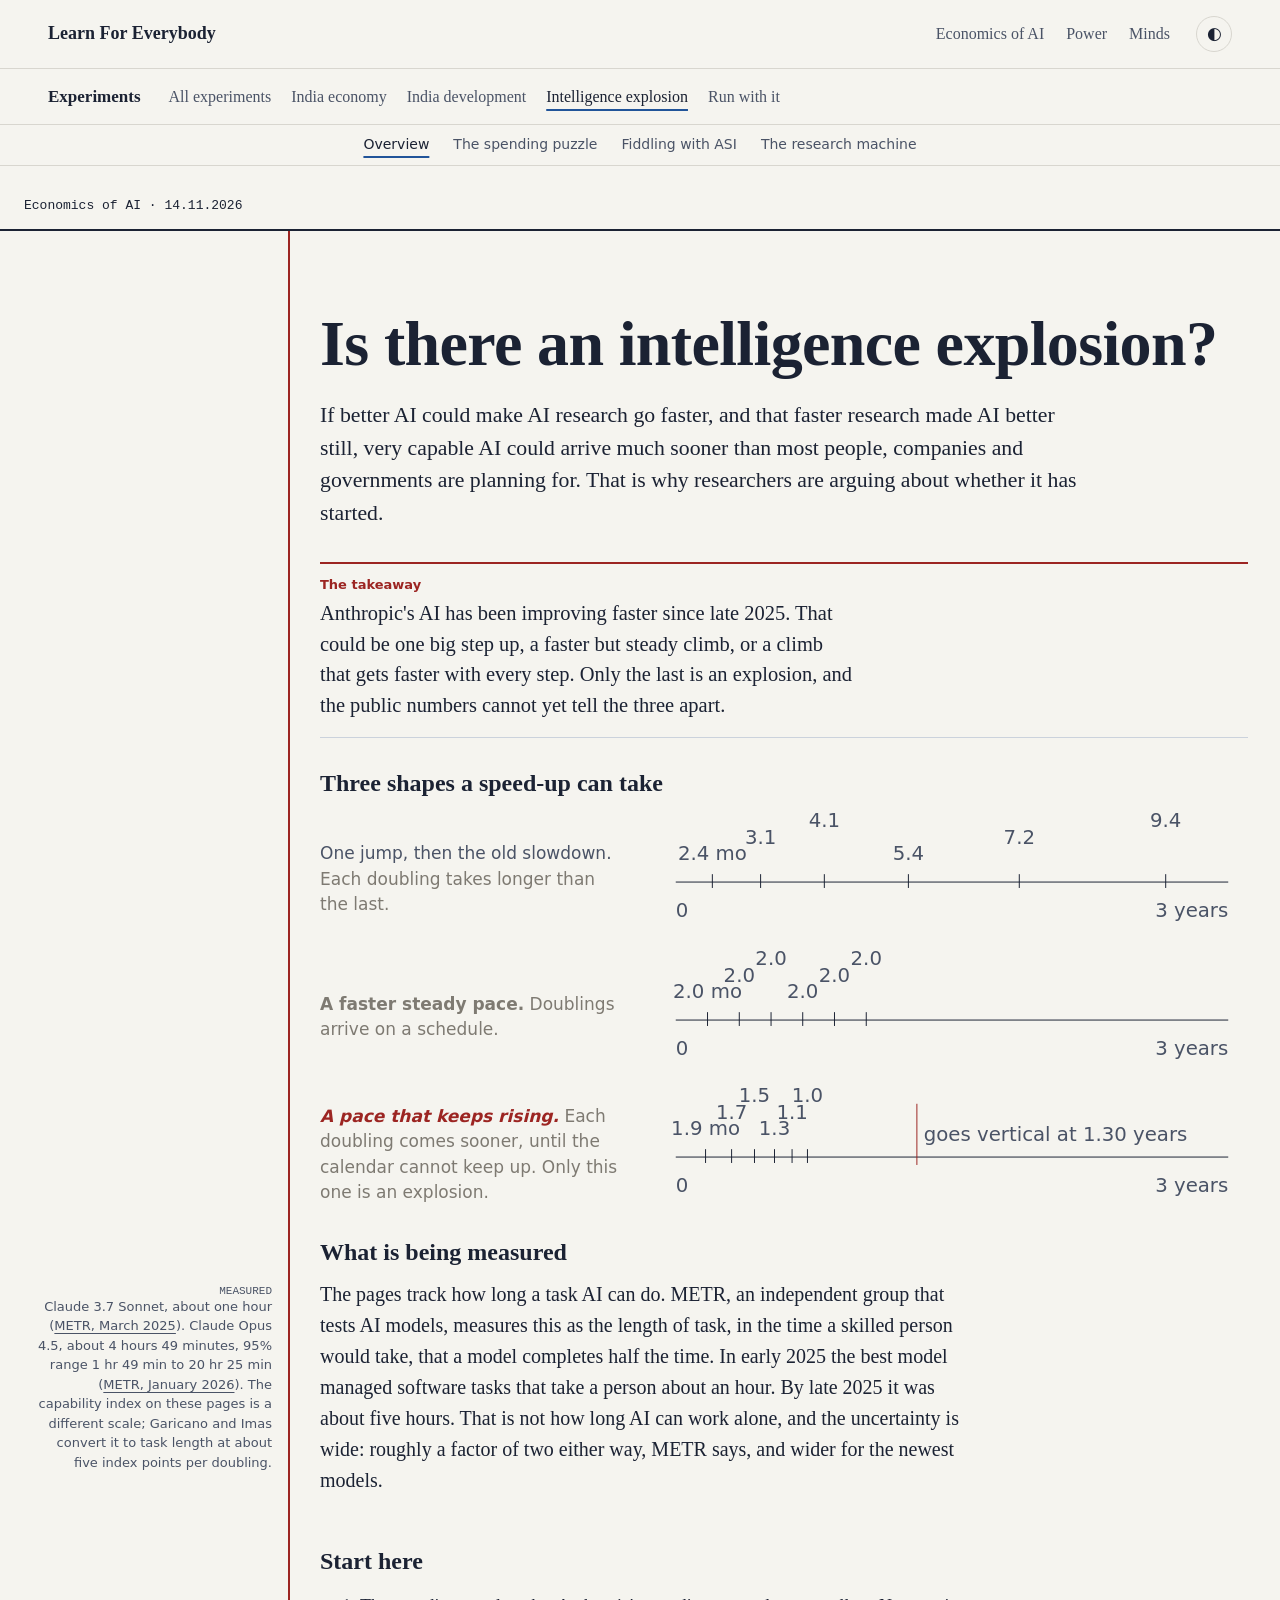
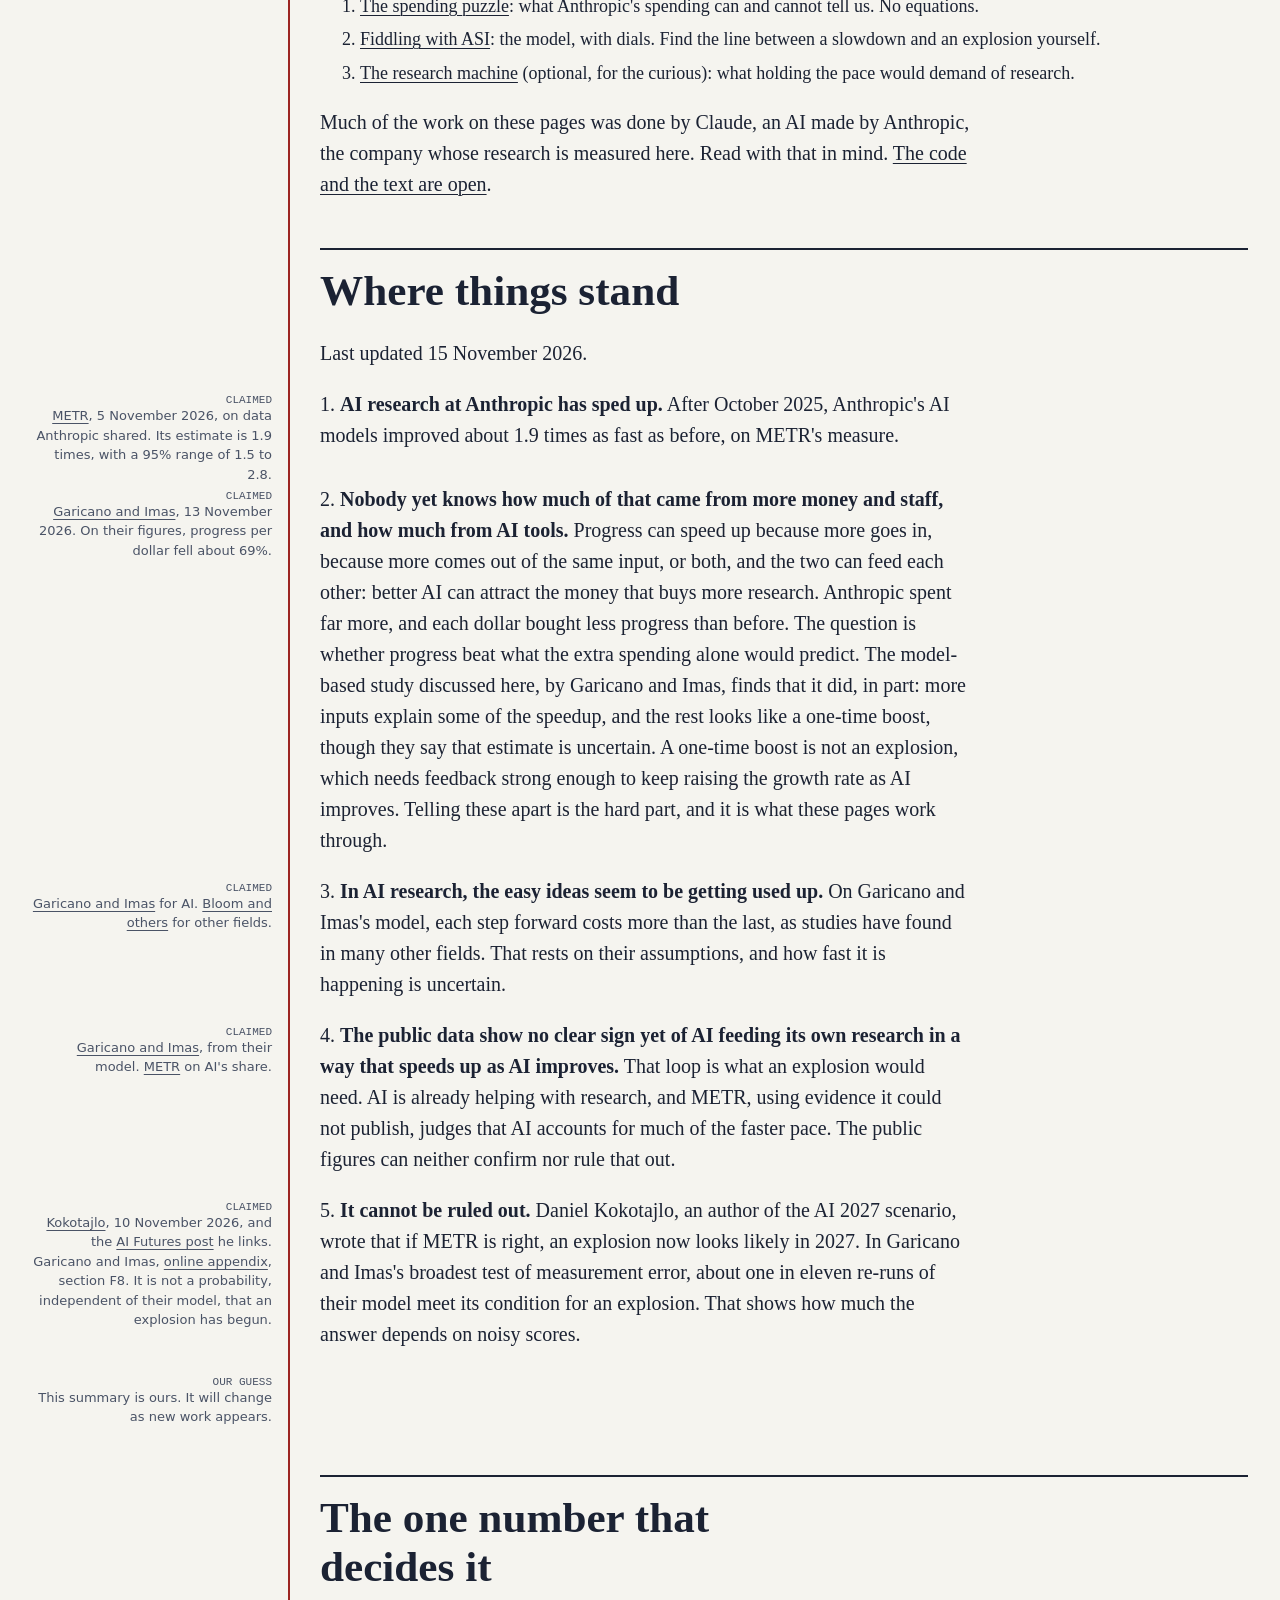
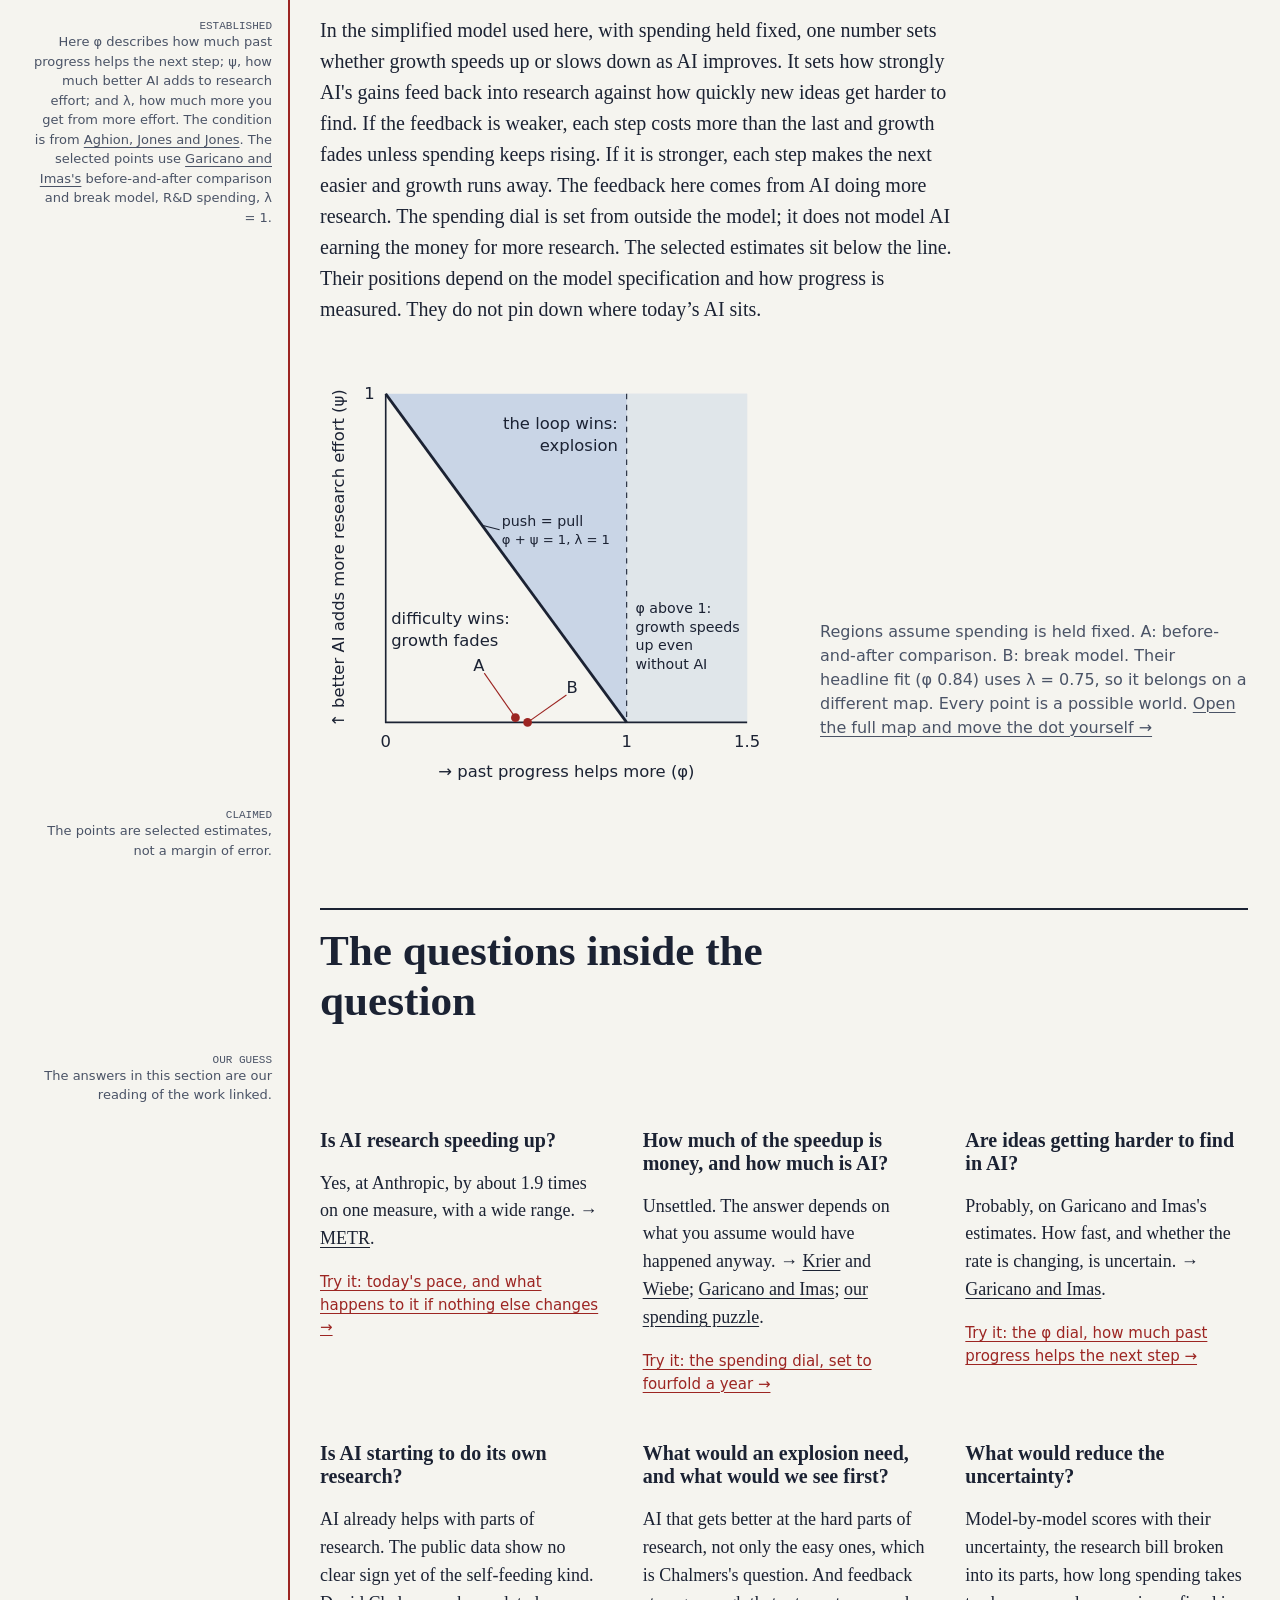
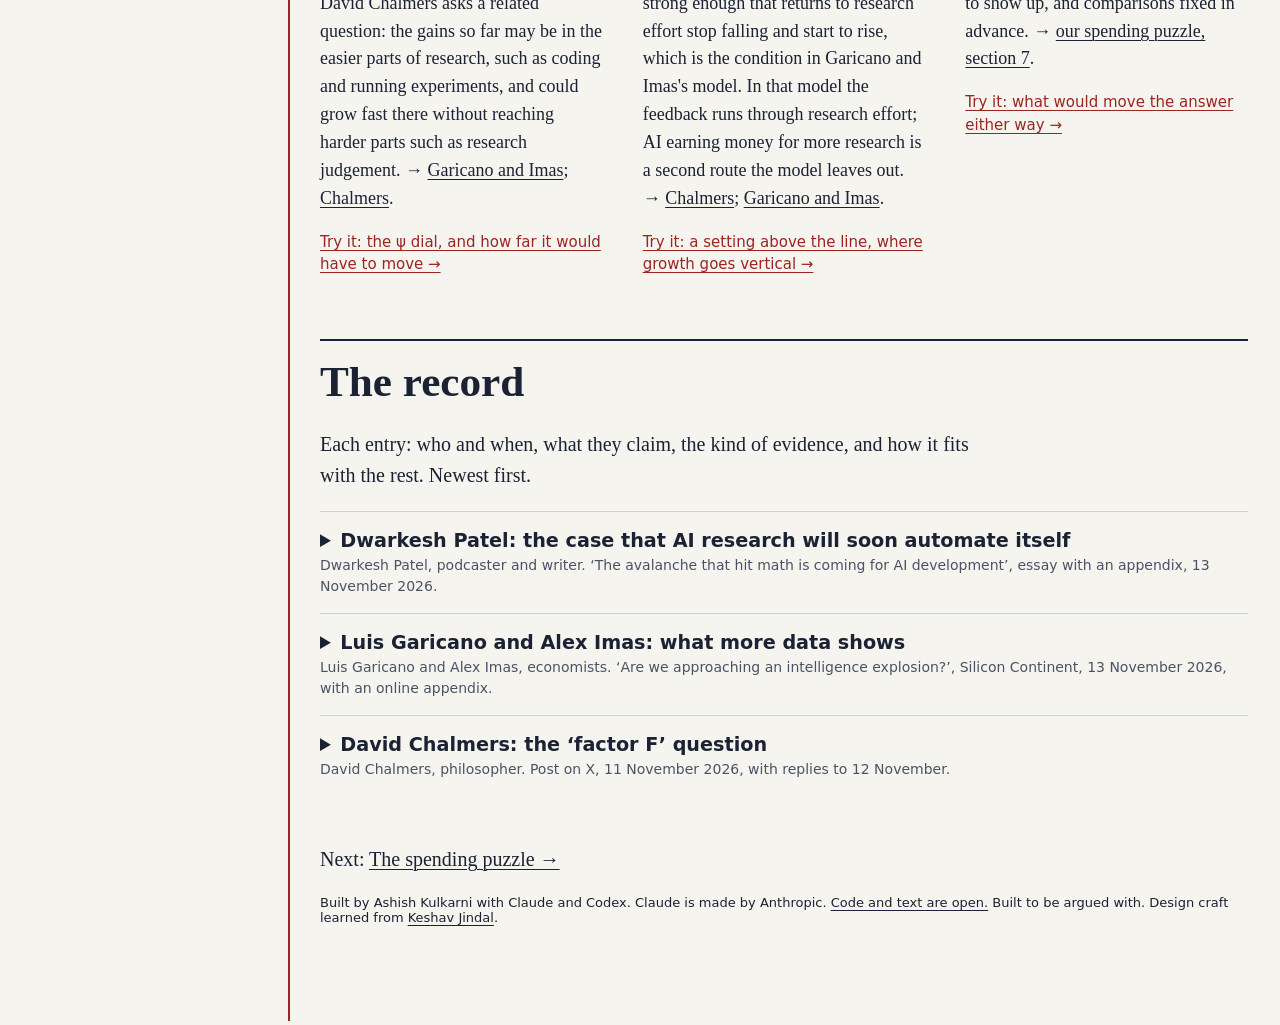
==== commit 9f416728: "Teaching rework (Fable's plan): reading order, next links, words before symbols, two dials first, na" ====
--- a/site/experiments/intelligence-explosion/index.html
+++ b/site/experiments/intelligence-explosion/index.html
@@ -1,23 +1,23 @@
-<!doctype html><html lang="en-GB"><head><meta charset="utf-8"><meta name="viewport" content="width=device-width,initial-scale=1"><title>Is there an intelligence explosion? · Learn For Everybody</title><script src="../../assets/lfe-theme.js"></script><link rel="stylesheet" href="../../assets/lfe.css"><link rel="stylesheet" href="../../assets/lfe-topics.css?v=29"><link rel="stylesheet" href="../spending-puzzle/styles.css?v=43"><meta name="description" content="An intelligence explosion would mean AI improving AI research so strongly that the growth rate of AI&#x27;s abilities keeps rising, instead of settling at a new, faster pace. Researchers, economists and philosophers now disagree about whether one has begun. This page gathers the work worth reading on that question, explains it in plain words, and says how it fits together. We update it as new work appears."><meta property="og:title" content="Is there an intelligence explosion?"><meta property="og:description" content="An intelligence explosion would mean AI improving AI research so strongly that the growth rate of AI&#x27;s abilities keeps rising, instead of settling at a new, faster pace. Researchers, economists and philosophers now disagree about whether one has begun. This page gathers the work worth reading on that question, explains it in plain words, and says how it fits together. We update it as new work appears."></head><body class="hub"><header class="site-bar"><div class="bar-inner">
+<!doctype html><html lang="en-GB"><head><meta charset="utf-8"><meta name="viewport" content="width=device-width,initial-scale=1"><title>Is there an intelligence explosion? · Learn For Everybody</title><script src="../../assets/lfe-theme.js"></script><link rel="stylesheet" href="../../assets/lfe.css"><link rel="stylesheet" href="../../assets/lfe-topics.css?v=29"><link rel="stylesheet" href="../spending-puzzle/styles.css?v=43"><link rel="icon" href="/favicon.ico" sizes="32x32"><link rel="icon" href="/assets/favicon.svg" type="image/svg+xml"><link rel="apple-touch-icon" href="/apple-touch-icon.png"><meta name="description" content="An intelligence explosion would mean AI improving AI research so strongly that the growth rate of AI&#x27;s abilities keeps rising, instead of settling at a new, faster pace. Researchers, economists and philosophers now disagree about whether one has begun. This page gathers the work worth reading on that question, explains it in plain words, and says how it fits together. We update it as new work appears."><meta property="og:title" content="Is there an intelligence explosion?"><meta property="og:description" content="An intelligence explosion would mean AI improving AI research so strongly that the growth rate of AI&#x27;s abilities keeps rising, instead of settling at a new, faster pace. Researchers, economists and philosophers now disagree about whether one has begun. This page gathers the work worth reading on that question, explains it in plain words, and says how it fits together. We update it as new work appears."></head><body class="hub"><header class="site-bar"><div class="bar-inner">
 <a class="wordmark" href="https://lfe.econforeverybody.com/">Learn For Everybody</a>
 <nav aria-label="Topics"><a href="https://lfe.econforeverybody.com/econofai/">Economics of AI</a><a href="https://lfe.econforeverybody.com/power/">Power</a><a href="https://lfe.econforeverybody.com/minds/">Minds</a></nav>
 <button class="theme-toggle icon-toggle" id="themeToggle" type="button" aria-label="Dark mode"><span aria-hidden="true">◐</span><span class="tip" id="themeLabel" aria-hidden="true">Dark mode</span></button>
 </div></header>
 <div class="topic-bar"><div class="bar-inner"><a class="topic-name" href="https://lfe.econforeverybody.com/experiments/">Experiments</a><nav aria-label="Experiments"><a href="https://lfe.econforeverybody.com/experiments/">All experiments</a><a href="https://lfe.econforeverybody.com/experiments/india-economy/">India economy</a><a href="https://lfe.econforeverybody.com/experiments/india-development/">India development</a><a href="../intelligence-explosion/" aria-current="page">Intelligence explosion</a><a href="https://lfe.econforeverybody.com/experiments/run-with-it/">Run with it</a></nav></div></div>
-<nav class="project-nav" aria-label="Intelligence explosion"><a href="../intelligence-explosion/" aria-current="page">Overview</a><a href="../fiddling-with-asi/">Fiddling with ASI</a><a href="../spending-puzzle/">The spending puzzle</a><a href="../research-machine/">The research machine</a></nav>
+<nav class="project-nav" aria-label="Intelligence explosion"><a href="../intelligence-explosion/" aria-current="page">Overview</a><a href="../spending-puzzle/">The spending puzzle</a><a href="../fiddling-with-asi/">Fiddling with ASI</a><a href="../research-machine/">The research machine</a></nav>
 <header class="head">Economics of AI · 14.11.2026</header><main class="sheet"><section id="chapter-1"><h1>Is there an intelligence explosion?</h1>
 <p class="lede">If better AI could make AI research go faster, and that faster research made AI better still, very capable AI could arrive much sooner than most people, companies and governments are planning for. That is why researchers are arguing about whether it has started.</p>
-<div class="takeaway-box"><p class="takeaway-label">The takeaway</p><p>Anthropic's AI is improving faster than it was a year ago. That could be one big step up, a faster but steady climb, or a climb that gets faster with every step. Only the last is an explosion, and the public numbers cannot yet tell the three apart.</p></div>
+<div class="takeaway-box"><p class="takeaway-label">The takeaway</p><p>Anthropic's AI has been improving faster since late 2025. That could be one big step up, a faster but steady climb, or a climb that gets faster with every step. Only the last is an explosion, and the public numbers cannot yet tell the three apart.</p></div>
 <h3>Three shapes a speed-up can take</h3>
 <div class="hub-shapes"><figure class="shape"><figcaption><strong class="r-below">One jump, then the old slowdown.</strong> Each doubling takes longer than the last.</figcaption><svg viewBox="0 0 600 120" role="img" aria-label="Gaps between the next six doublings, in months"><line x1="20" y1="70" x2="580" y2="70" stroke="currentColor"/><line x1="57.1" y1="62" x2="57.1" y2="76" stroke="currentColor"/><text x="57.1" y="48" text-anchor="middle">2.4 mo</text><line x1="106.0" y1="62" x2="106.0" y2="76" stroke="currentColor"/><text x="106.0" y="31" text-anchor="middle">3.1</text><line x1="170.6" y1="62" x2="170.6" y2="76" stroke="currentColor"/><text x="170.6" y="14" text-anchor="middle">4.1</text><line x1="255.8" y1="62" x2="255.8" y2="76" stroke="currentColor"/><text x="255.8" y="48" text-anchor="middle">5.4</text><line x1="368.2" y1="62" x2="368.2" y2="76" stroke="currentColor"/><text x="368.2" y="31" text-anchor="middle">7.2</text><line x1="516.6" y1="62" x2="516.6" y2="76" stroke="currentColor"/><text x="516.6" y="14" text-anchor="middle">9.4</text><text x="20" y="105">0</text><text x="580" y="105" text-anchor="end">3 years</text></svg></figure><figure class="shape"><figcaption><strong class="r-at">A faster steady pace.</strong> Doublings arrive on a schedule.</figcaption><svg viewBox="0 0 600 120" role="img" aria-label="Gaps between the next six doublings, in months"><line x1="20" y1="70" x2="580" y2="70" stroke="currentColor"/><line x1="52.2" y1="62" x2="52.2" y2="76" stroke="currentColor"/><text x="52.2" y="48" text-anchor="middle">2.0 mo</text><line x1="84.4" y1="62" x2="84.4" y2="76" stroke="currentColor"/><text x="84.4" y="31" text-anchor="middle">2.0</text><line x1="116.6" y1="62" x2="116.6" y2="76" stroke="currentColor"/><text x="116.6" y="14" text-anchor="middle">2.0</text><line x1="148.7" y1="62" x2="148.7" y2="76" stroke="currentColor"/><text x="148.7" y="48" text-anchor="middle">2.0</text><line x1="180.9" y1="62" x2="180.9" y2="76" stroke="currentColor"/><text x="180.9" y="31" text-anchor="middle">2.0</text><line x1="213.1" y1="62" x2="213.1" y2="76" stroke="currentColor"/><text x="213.1" y="14" text-anchor="middle">2.0</text><text x="20" y="105">0</text><text x="580" y="105" text-anchor="end">3 years</text></svg></figure><figure class="shape"><figcaption><strong class="r-above">A pace that keeps rising.</strong> Each doubling comes sooner, until the calendar cannot keep up. Only this one is an explosion.</figcaption><svg viewBox="0 0 600 120" role="img" aria-label="Gaps between the next six doublings, in months"><line x1="20" y1="70" x2="580" y2="70" stroke="currentColor"/><line x1="50.2" y1="62" x2="50.2" y2="76" stroke="currentColor"/><text x="50.2" y="48" text-anchor="middle">1.9 mo</text><line x1="76.6" y1="62" x2="76.6" y2="76" stroke="currentColor"/><text x="76.6" y="31" text-anchor="middle">1.7</text><line x1="99.8" y1="62" x2="99.8" y2="76" stroke="currentColor"/><text x="99.8" y="14" text-anchor="middle">1.5</text><line x1="120.1" y1="62" x2="120.1" y2="76" stroke="currentColor"/><text x="120.1" y="48" text-anchor="middle">1.3</text><line x1="137.9" y1="62" x2="137.9" y2="76" stroke="currentColor"/><text x="137.9" y="31" text-anchor="middle">1.1</text><line x1="153.5" y1="62" x2="153.5" y2="76" stroke="currentColor"/><text x="153.5" y="14" text-anchor="middle">1.0</text><line x1="264.4" y1="16" x2="264.4" y2="78" stroke="var(--red)"/><text x="271.4" y="54">goes vertical at 1.30 years</text><text x="20" y="105">0</text><text x="580" y="105" text-anchor="end">3 years</text></svg></figure></div>
 <h3>What is being measured</h3>
-<div class="noted"><p>The pages track how long a task AI can do. METR, an independent group that tests AI models, measures this as the length of task, in the time a skilled person would take, that a model completes half the time. In early 2025 the best model managed software tasks that take a person about an hour. By late 2025 it was about five hours. That is not how long AI can work alone, and the uncertainty is wide: about a factor of two either way, METR says.</p><aside class="note"><strong>MEASURED</strong> Claude 3.7 Sonnet, about one hour (<a href="https://metr.org/blog/2025-03-19-measuring-ai-ability-to-complete-long-tasks/">METR, March 2025</a>). Claude Opus 4.5, about 4 hours 49 minutes, 95% range 1 hr 49 min to 20 hr 25 min (<a href="https://metr.org/notes/2026-01-22-time-horizon-limitations/">METR, January 2026</a>). The research-speed index on these pages is a different scale; Garicano and Imas convert it to task length at about five index points per doubling.</aside></div>
+<div class="noted"><p>The pages track how long a task AI can do. METR, an independent group that tests AI models, measures this as the length of task, in the time a skilled person would take, that a model completes half the time. In early 2025 the best model managed software tasks that take a person about an hour. By late 2025 it was about five hours. That is not how long AI can work alone, and the uncertainty is wide: roughly a factor of two either way, METR says, and wider for the newest models.</p><aside class="note"><strong>MEASURED</strong> Claude 3.7 Sonnet, about one hour (<a href="https://metr.org/blog/2025-03-19-measuring-ai-ability-to-complete-long-tasks/">METR, March 2025</a>). Claude Opus 4.5, about 4 hours 49 minutes, 95% range 1 hr 49 min to 20 hr 25 min (<a href="https://metr.org/notes/2026-01-22-time-horizon-limitations/">METR, January 2026</a>). The capability index on these pages is a different scale; Garicano and Imas convert it to task length at about five index points per doubling.</aside></div>
 <h3>Start here</h3>
 <ol class="start-here"><li><a href="../spending-puzzle/">The spending puzzle</a>: what Anthropic's spending can and cannot tell us. No equations.</li><li><a href="../fiddling-with-asi/">Fiddling with ASI</a>: the model, with dials. Find the line between a slowdown and an explosion yourself.</li><li><a href="../research-machine/">The research machine</a> (optional, for the curious): what holding the pace would demand of research.</li></ol>
 <p>Much of the work on these pages was done by Claude, an AI made by Anthropic, the company whose research is measured here. Read with that in mind. <a href="https://github.com/ashishefe/lfe-research-machine">The code and the text are open</a>.</p></section>
-<section><h2>Where things stand</h2><p>Last updated 15 November 2026.</p><div class="noted"><p>1. <strong>AI research at Anthropic has sped up.</strong> After October 2025, Anthropic&#x27;s AI models improved about 1.9 times as fast as before, on METR&#x27;s measure.</p><aside class="note"><strong>CLAIMED</strong> <a href="https://metr.org/blog/2026-11-05-anthropic-ai-rd-acceleration-assessment/">METR</a>, 5 November 2026, on data Anthropic shared. Its estimate is 1.9 times, with a 95% range of 1.5 to 2.8.</aside></div><div class="noted"><p>2. <strong>Nobody yet knows how much of that came from more money and staff, and how much from AI tools.</strong> Progress can speed up because more goes in, because more comes out of the same input, or both, and the two can feed each other: better AI can attract the money that buys more research. Anthropic spent far more, and each dollar bought less progress than before. The question is whether progress beat what the extra spending alone would predict. The model-based study discussed here, by Garicano and Imas, finds that it did, in part: more inputs explain some of the speedup, and the rest looks like a one-time boost, though they say that estimate is uncertain. A one-time boost is not an explosion, which needs feedback strong enough to keep raising the growth rate as AI improves. Telling these apart is the hard part, and it is what these pages work through.</p><aside class="note"><strong>CLAIMED</strong> <a href="https://www.siliconcontinent.com/p/are-we-approaching-an-intelligence">Garicano and Imas</a>, 13 November 2026. On their figures, progress per dollar fell about 69%.</aside></div><div class="noted"><p>3. <strong>In AI research, the easy ideas seem to be getting used up.</strong> On Garicano and Imas&#x27;s model, each step forward costs more than the last, as studies have found in many other fields. That rests on their assumptions, and how fast it is happening is uncertain.</p><aside class="note"><strong>CLAIMED</strong> <a href="https://www.siliconcontinent.com/p/are-we-approaching-an-intelligence">Garicano and Imas</a> for AI. <a href="https://doi.org/10.1257/aer.20180338">Bloom and others</a> for other fields.</aside></div><div class="noted"><p>4. <strong>The public data show no clear sign yet of AI feeding its own research in a way that speeds up as AI improves.</strong> That loop is what an explosion would need. AI is already helping with research, and METR, using evidence it could not publish, judges that AI accounts for much of the faster pace. The public figures can neither confirm nor rule that out.</p><aside class="note"><strong>CLAIMED</strong> <a href="https://www.siliconcontinent.com/p/are-we-approaching-an-intelligence">Garicano and Imas</a>, from their model. <a href="https://metr.org/blog/2026-11-05-anthropic-ai-rd-acceleration-assessment/">METR</a> on AI's share.</aside></div><div class="noted"><p>5. <strong>It cannot be ruled out.</strong> Daniel Kokotajlo, an author of the AI 2027 scenario, wrote that if METR is right, an explosion now looks likely in 2027. In Garicano and Imas&#x27;s broadest test of measurement error, about one in eleven re-runs of their model meet its condition for an explosion. That shows how much the answer depends on noisy scores. It is not a probability, independent of their model, that an explosion has begun.</p><aside class="note"><strong>CLAIMED</strong> <a href="https://x.com/DKokotajlo/status/2120204075803500595">Kokotajlo</a>, 10 November 2026, and the <a href="https://blog.aifutures.org/p/q35-timelines-update-looks-like-the">AI Futures post</a> he links. Garicano and Imas, <a href="https://www.dropbox.com/scl/fi/jz1zaj2fk741g2len97q9/Online-Appendix-to-Garicano-and-Imas-AI-ideas-getting-harder-to-find.pdf?rlkey=narofum32aiq105vrcwcx92vy&amp;dl=0">online appendix</a>, section F8.</aside></div><div class="noted"><p class="summary-note-row" aria-hidden="true"></p><aside class="note"><strong>OUR GUESS</strong> This summary is ours. It will change as new work appears.</aside></div></section><section><h2>The one number that decides it</h2>
-<div class="noted"><p>In the simplified model used here, with spending held fixed, one number sets whether growth speeds up or slows down as AI improves. It sets how strongly AI's gains feed back into research against how quickly new ideas get harder to find. If the feedback is weaker, each step costs more than the last and growth fades unless spending keeps rising. If it is stronger, each step makes the next easier and growth runs away. The feedback here comes from AI doing more research. The spending dial is set from outside the model; it does not model AI earning the money for more research. The selected estimates sit below the line. Their positions depend on the model specification and how progress is measured. They do not pin down where today’s AI sits.</p><aside class="note"><strong>ESTABLISHED</strong> The condition is from <a href="https://www.nber.org/papers/w23928">Aghion, Jones and Jones</a>. The selected points use <a href="https://www.siliconcontinent.com/p/are-we-approaching-an-intelligence">Garicano and Imas's</a> before-and-after comparison and break model, R&amp;D spending, λ = 1.</aside></div>
-<figure class="hub-map"><a href="../fiddling-with-asi/?lambda=1&amp;boost=1&amp;spending=1#the-map" aria-label="Open the full map in Fiddling with ASI"><svg viewBox="0 0 420 390" role="img" aria-labelledby="hub-map-title"><title id="hub-map-title">Map of φ and ψ. The selected estimates sit below the diagonal. Regions assume fixed spending and λ = 1.</title><path d="M60 30 L390 30 L390 330 L280 330 Z" fill="var(--ruling)"/><rect x="280" y="30" width="110" height="300" fill="var(--paper)" opacity=".55"/><path d="M60 30V330H390" fill="none" stroke="var(--ink)" stroke-width="1.5"/><path d="M60 30 L280 330" stroke="var(--ink)" stroke-width="2.5"/><line x1="280" y1="30" x2="280" y2="330" stroke="var(--ink)" stroke-dasharray="5 5"/><path d="M164 154 L148 150" stroke="var(--ink)"/><text x="166" y="151" style="font-size:13px">push = pull</text><text x="166" y="167" style="font-size:12px">φ + ψ = 1, λ = 1</text><text x="65" y="240">difficulty wins:</text><text x="65" y="260">growth fades</text><text x="272" y="62" text-anchor="end">the loop wins:</text><text x="272" y="82" text-anchor="end">explosion</text><text x="288" y="230" style="font-size:13px">φ above 1:</text><text x="288" y="247" style="font-size:13px">growth speeds</text><text x="288" y="264" style="font-size:13px">up even</text><text x="288" y="281" style="font-size:13px">without AI</text><path d="M150 285 L178.43 325.67" stroke="var(--red)"/><path d="M225 305 L189.54 330.00" stroke="var(--red)"/><circle cx="178.43" cy="325.67" r="4" fill="var(--red)"/><circle cx="189.54" cy="330.00" r="4" fill="var(--red)"/><text x="140" y="283">A</text><text x="225" y="303">B</text><text x="60" y="352" text-anchor="middle">0</text><text x="280" y="352" text-anchor="middle">1</text><text x="390" y="352" text-anchor="middle">1.5</text><text x="50" y="35" text-anchor="end">1</text><text x="225" y="380" text-anchor="middle">→ past progress helps more (φ)</text><text x="22" y="180" text-anchor="middle" transform="rotate(-90 22 180)">↑ AI adds more to research (ψ)</text></svg></a><figcaption>Regions assume spending is held fixed. A: before-and-after comparison. B: break model. Selected estimates, not a margin of error. Their headline fit (φ 0.84) uses λ = 0.75, so it belongs on a different map. Every point is a possible world. <a href="../fiddling-with-asi/?lambda=1&amp;boost=1&amp;spending=1#the-map">Open the full map and move the dot yourself →</a></figcaption></figure>
+<section><h2>Where things stand</h2><p>Last updated 15 November 2026.</p><div class="noted"><p>1. <strong>AI research at Anthropic has sped up.</strong> After October 2025, Anthropic&#x27;s AI models improved about 1.9 times as fast as before, on METR&#x27;s measure.</p><aside class="note"><strong>CLAIMED</strong> <a href="https://metr.org/blog/2026-11-05-anthropic-ai-rd-acceleration-assessment/">METR</a>, 5 November 2026, on data Anthropic shared. Its estimate is 1.9 times, with a 95% range of 1.5 to 2.8.</aside></div><div class="noted"><p>2. <strong>Nobody yet knows how much of that came from more money and staff, and how much from AI tools.</strong> Progress can speed up because more goes in, because more comes out of the same input, or both, and the two can feed each other: better AI can attract the money that buys more research. Anthropic spent far more, and each dollar bought less progress than before. The question is whether progress beat what the extra spending alone would predict. The model-based study discussed here, by Garicano and Imas, finds that it did, in part: more inputs explain some of the speedup, and the rest looks like a one-time boost, though they say that estimate is uncertain. A one-time boost is not an explosion, which needs feedback strong enough to keep raising the growth rate as AI improves. Telling these apart is the hard part, and it is what these pages work through.</p><aside class="note"><strong>CLAIMED</strong> <a href="https://www.siliconcontinent.com/p/are-we-approaching-an-intelligence">Garicano and Imas</a>, 13 November 2026. On their figures, progress per dollar fell about 69%.</aside></div><div class="noted"><p>3. <strong>In AI research, the easy ideas seem to be getting used up.</strong> On Garicano and Imas&#x27;s model, each step forward costs more than the last, as studies have found in many other fields. That rests on their assumptions, and how fast it is happening is uncertain.</p><aside class="note"><strong>CLAIMED</strong> <a href="https://www.siliconcontinent.com/p/are-we-approaching-an-intelligence">Garicano and Imas</a> for AI. <a href="https://doi.org/10.1257/aer.20180338">Bloom and others</a> for other fields.</aside></div><div class="noted"><p>4. <strong>The public data show no clear sign yet of AI feeding its own research in a way that speeds up as AI improves.</strong> That loop is what an explosion would need. AI is already helping with research, and METR, using evidence it could not publish, judges that AI accounts for much of the faster pace. The public figures can neither confirm nor rule that out.</p><aside class="note"><strong>CLAIMED</strong> <a href="https://www.siliconcontinent.com/p/are-we-approaching-an-intelligence">Garicano and Imas</a>, from their model. <a href="https://metr.org/blog/2026-11-05-anthropic-ai-rd-acceleration-assessment/">METR</a> on AI's share.</aside></div><div class="noted"><p>5. <strong>It cannot be ruled out.</strong> Daniel Kokotajlo, an author of the AI 2027 scenario, wrote that if METR is right, an explosion now looks likely in 2027. In Garicano and Imas&#x27;s broadest test of measurement error, about one in eleven re-runs of their model meet its condition for an explosion. That shows how much the answer depends on noisy scores.</p><aside class="note"><strong>CLAIMED</strong> <a href="https://x.com/DKokotajlo/status/2120204075803500595">Kokotajlo</a>, 10 November 2026, and the <a href="https://blog.aifutures.org/p/q35-timelines-update-looks-like-the">AI Futures post</a> he links. Garicano and Imas, <a href="https://www.dropbox.com/scl/fi/jz1zaj2fk741g2len97q9/Online-Appendix-to-Garicano-and-Imas-AI-ideas-getting-harder-to-find.pdf?rlkey=narofum32aiq105vrcwcx92vy&amp;dl=0">online appendix</a>, section F8. It is not a probability, independent of their model, that an explosion has begun.</aside></div><div class="noted"><p class="summary-note-row" aria-hidden="true"></p><aside class="note"><strong>OUR GUESS</strong> This summary is ours. It will change as new work appears.</aside></div></section><section><h2>The one number that decides it</h2>
+<div class="noted"><p>In the simplified model used here, with spending held fixed, one number sets whether growth speeds up or slows down as AI improves. It sets how strongly AI's gains feed back into research against how quickly new ideas get harder to find. If the feedback is weaker, each step costs more than the last and growth fades unless spending keeps rising. If it is stronger, each step makes the next easier and growth runs away. The feedback here comes from AI doing more research. The spending dial is set from outside the model; it does not model AI earning the money for more research. The selected estimates sit below the line. Their positions depend on the model specification and how progress is measured. They do not pin down where today’s AI sits.</p><aside class="note"><strong>ESTABLISHED</strong> Here φ describes how much past progress helps the next step; ψ, how much better AI adds to research effort; and λ, how much more you get from more effort. The condition is from <a href="https://www.nber.org/papers/w23928">Aghion, Jones and Jones</a>. The selected points use <a href="https://www.siliconcontinent.com/p/are-we-approaching-an-intelligence">Garicano and Imas's</a> before-and-after comparison and break model, R&amp;D spending, λ = 1.</aside></div>
+<figure class="hub-map"><a href="../fiddling-with-asi/?lambda=1&amp;boost=1&amp;spending=1#the-map" aria-label="Open the full map in Fiddling with ASI"><svg viewBox="0 0 420 390" role="img" aria-labelledby="hub-map-title"><title id="hub-map-title">Map of φ and ψ. The selected estimates sit below the diagonal. Regions assume fixed spending and λ = 1.</title><path d="M60 30 L390 30 L390 330 L280 330 Z" fill="var(--ruling)"/><rect x="280" y="30" width="110" height="300" fill="var(--paper)" opacity=".55"/><path d="M60 30V330H390" fill="none" stroke="var(--ink)" stroke-width="1.5"/><path d="M60 30 L280 330" stroke="var(--ink)" stroke-width="2.5"/><line x1="280" y1="30" x2="280" y2="330" stroke="var(--ink)" stroke-dasharray="5 5"/><path d="M164 154 L148 150" stroke="var(--ink)"/><text x="166" y="151" style="font-size:13px">push = pull</text><text x="166" y="167" style="font-size:12px">φ + ψ = 1, λ = 1</text><text x="65" y="240">difficulty wins:</text><text x="65" y="260">growth fades</text><text x="272" y="62" text-anchor="end">the loop wins:</text><text x="272" y="82" text-anchor="end">explosion</text><text x="288" y="230" style="font-size:13px">φ above 1:</text><text x="288" y="247" style="font-size:13px">growth speeds</text><text x="288" y="264" style="font-size:13px">up even</text><text x="288" y="281" style="font-size:13px">without AI</text><path d="M150 285 L178.43 325.67" stroke="var(--red)"/><path d="M225 305 L189.54 330.00" stroke="var(--red)"/><circle cx="178.43" cy="325.67" r="4" fill="var(--red)"/><circle cx="189.54" cy="330.00" r="4" fill="var(--red)"/><text x="140" y="283">A</text><text x="225" y="303">B</text><text x="60" y="352" text-anchor="middle">0</text><text x="280" y="352" text-anchor="middle">1</text><text x="390" y="352" text-anchor="middle">1.5</text><text x="50" y="35" text-anchor="end">1</text><text x="225" y="380" text-anchor="middle">→ past progress helps more (φ)</text><text x="22" y="180" text-anchor="middle" transform="rotate(-90 22 180)">↑ better AI adds more research effort (ψ)</text></svg></a><figcaption>Regions assume spending is held fixed. A: before-and-after comparison. B: break model. Their headline fit (φ 0.84) uses λ = 0.75, so it belongs on a different map. Every point is a possible world. <a href="../fiddling-with-asi/?lambda=1&amp;boost=1&amp;spending=1#the-map">Open the full map and move the dot yourself →</a></figcaption></figure><div class="noted"><p class="summary-note-row" aria-hidden="true"></p><aside class="note"><strong>CLAIMED</strong> The points are selected estimates, not a margin of error.</aside></div>
 </section><section><h2>The questions inside the question</h2>
 <div class="noted"><p class="summary-note-row" aria-hidden="true"></p><aside class="note"><strong>OUR GUESS</strong> The answers in this section are our reading of the work linked.</aside></div><div class="questions">
 <div class="q"><h3>Is AI research speeding up?</h3><p>Yes, at Anthropic, by about 1.9 times on one measure, with a wide range. → <a href="https://metr.org/blog/2026-11-05-anthropic-ai-rd-acceleration-assessment/">METR</a>.</p><p class="try"><a href="../fiddling-with-asi/?lambda=1&amp;boost=1&amp;spending=1#fiddle">Try it: today's pace, and what happens to it if nothing else changes →</a></p></div>
@@ -26,4 +26,4 @@
 <div class="q"><h3>Is AI starting to do its own research?</h3><p>AI already helps with parts of research. The public data show no clear sign yet of the self-feeding kind. David Chalmers asks a related question: the gains so far may be in the easier parts of research, such as coding and running experiments, and could grow fast there without reaching harder parts such as research judgement. → <a href="#garicano-imas">Garicano and Imas</a>; <a href="#chalmers">Chalmers</a>.</p><p class="try"><a href="../fiddling-with-asi/?lambda=1&amp;boost=1&amp;spending=1#the-map">Try it: the ψ dial, and how far it would have to move →</a></p></div>
 <div class="q"><h3>What would an explosion need, and what would we see first?</h3><p>AI that gets better at the hard parts of research, not only the easy ones, which is Chalmers's question. And feedback strong enough that returns to research effort stop falling and start to rise, which is the condition in Garicano and Imas's model. In that model the feedback runs through research effort; AI earning money for more research is a second route the model leaves out. → <a href="#chalmers">Chalmers</a>; <a href="#garicano-imas">Garicano and Imas</a>.</p><p class="try"><a href="../fiddling-with-asi/?psi=0.6&amp;lambda=1&amp;boost=1&amp;spending=1#fiddle">Try it: a setting above the line, where growth goes vertical →</a></p></div>
 <div class="q"><h3>What would reduce the uncertainty?</h3><p>Model-by-model scores with their uncertainty, the research bill broken into its parts, how long spending takes to show up, and comparisons fixed in advance. → <a href="../spending-puzzle/#chapter-7">our spending puzzle, section 7</a>.</p><p class="try"><a href="../fiddling-with-asi/#takeaway">Try it: what would move the answer either way →</a></p></div></div></section>
-<section><h2>The record</h2><p>Each entry: who and when, what they claim, the kind of evidence, and how it fits with the rest. Newest first.</p><div id="record"><details id="dwarkesh-rsi"><summary>Dwarkesh Patel: the case that AI research will soon automate itself <span>Dwarkesh Patel, podcaster and writer. ‘The avalanche that hit math is coming for AI development’, essay with an appendix, 13 November 2026.</span></summary><p><strong>What they claim.</strong> His median year for automated researchers to match the best human AI researchers is 2028, assuming labs do not intentionally slow down; he gives a 25% chance this happens after 2032. He expects AI at least as good as top human experts in every field by 2030, possibly sooner. His reasons: AI already speeds up AI research; in fields where answers can be checked, such as maths, AI went from weak to beyond the best humans within a few years; and most of AI research can be checked too, through training results, test scores and efficiency. Once research is automated, he sets AI improving its own research against ideas getting harder to find. If AI wins, he expects a ‘software-only singularity’; if difficulty wins, a ‘spark’ of three to six years of progress in one year, then a slowdown until more computing is built. He calls the two equally likely.</p><p><strong>Kind of evidence.</strong> An argument with forecasts, drawing on figures published by METR and the labs. No new data.</p><p><strong>Questions.</strong> Is AI starting to do its own research? What would an explosion need, and what would we see first?</p><p><strong>Their caveats.</strong> He gives a 25% chance that full automation comes after 2032, mainly because AI may still be unable to learn on the job. He grants that experiments, data and choosing what to measure are real bottlenecks that make the fastest takeoff less likely. His probabilities are personal judgements.</p><p><strong>How it fits.</strong> The strongest case for an explosion on this page, and the closest to its framing: <a href="../fiddling-with-asi/#stories">stories 4 and 5 in Fiddling with ASI</a> show the shape of his two outcomes, though story 4&#x27;s spark is smaller than his. It answers Chalmers directly, arguing that research judgement can partly be checked and trained; Toby Ord, whom he quotes, doubts that AI can yet ask the deep questions. It supplies the half our research machine leaves out: the machine works out how much research labour holding the pace would need, and Dwarkesh argues AI researchers will supply it. Like Garicano and Imas, he notes that labs must roughly quadruple their research computing each year just to hold the pace. Where Garicano and Imas find no clear sign yet of AI feeding its own research in the public data, his evidence is what the labs report from inside.</p><p><strong>How sure.</strong> Claimed. A forecast built on an argument. We checked four figures he cites against their sources: METR&#x27;s guess that about 80% of Anthropic&#x27;s October 2026 speedup came from AI, which METR calls subjective; Anthropic&#x27;s report that Claude ‘leads’ 26% of its AI research work as of August 2026, up from under 1% in February, where ‘leads’ means completing most of a task end to end while a human supervises; OpenAI&#x27;s report that its 90th-percentile researcher uses more than $7,000 of AI tokens a day; and OpenAI&#x27;s report that its agents found a proof for the Navier–Stokes Millennium Prize problem about 88 hours after the first agents started, followed by about 17 more hours for formalization and verification in Lean. OpenAI researchers directed groups of agents, moved resources between problems and shared intermediate findings; the Navier–Stokes work used about 130 billion output tokens. We did not check his other figures.</p><p><a href="https://www.dwarkesh.com/p/rsi">Read the original →</a></p></details><details id="garicano-imas"><summary>Luis Garicano and Alex Imas: what more data shows <span>Luis Garicano and Alex Imas, economists. ‘Are we approaching an intelligence explosion?’, Silicon Continent, 13 November 2026, with an online appendix.</span></summary><p><strong>What they claim.</strong> Using Anthropic&#x27;s filings, METR&#x27;s chart and their own staff estimates: progress per dollar fell about 69% and per technical employee about 38%. Fitting a standard model of research to sixteen model scores, more inputs explain part of the speedup (at most about half, in their most generous version) and the rest looks like a one-time jump in research effectiveness. On their model, ideas are getting harder to find, at a similar rate before and after October 2025; that rests on their assumptions, and the estimates are imprecise. No clear sign yet of AI supplying research input that grows with capability.</p><p><strong>Kind of evidence.</strong> Measurement and a fitted model.</p><p><strong>Questions.</strong> How much of the speedup is money, and how much is AI? Are ideas getting harder to find? Is AI starting to do its own research?</p><p><strong>Their caveats.</strong> Staff numbers are their estimates from published shares; the final score falls inside their effort-only forecast&#x27;s margin of error; the most generous jump estimate is not statistically clear; with a one-year research delay the per-dollar fall shrinks from about 69% to about 40% (from 64% to 10% in a January-to-September comparison); in their broadest test of measurement error, about one in eleven re-runs of their model meet its explosion condition, which is not a probability, independent of their model, that one has begun; results are model comparisons, not measured effects of AI tools. Their appendix says they worked with Gemini Carbon, Fable 5.2 and Astra.</p><p><strong>How it fits.</strong> The fullest analysis of the spending puzzle we have found. Its broad reading sits near Krier&#x27;s, with a one-time boost that the per-dollar chart could not show. It does not contradict METR&#x27;s guess about AI&#x27;s share, which concerns a later date.</p><p><strong>How sure.</strong> Claimed. Arithmetic checked against the filings; the model was not refitted by us.</p><p><a href="https://www.siliconcontinent.com/p/are-we-approaching-an-intelligence">Read the original →</a></p></details><details id="chalmers"><summary>David Chalmers: the ‘factor F’ question <span>David Chalmers, philosopher. Post on X, 11 November 2026, with replies to 12 November.</span></summary><p><strong>What they claim.</strong> Several researchers read METR&#x27;s 2x speedup as support for an intelligence explosion around 2027. Chalmers asks how that reasoning works. He describes the main rival view, which he calls the &quot;factor F hypothesis&quot;, and says he does not know whether it is true: there is at least one capacity F (he suggests creativity, research vision or planning) that an AI must have to reach superhuman research, and that is hard enough to build that leading systems will not have it soon. The 2x speedup, he says, reflects gains in other capacities G, such as coding and experiments, where the speedup may be larger, perhaps 10x. Under the F hypothesis, G can explode on its own and give an &quot;intelligence subexplosion&quot; below general intelligence. He does not see why the speedup makes the F hypothesis much less likely. Routes from 2x to an explosion in 2027 need &quot;huge premises&quot;, such as extrapolating ever-faster speedups. He adds that he is worried about near-term superintelligence all the same.</p><p><strong>Kind of evidence.</strong> An argument about what the evidence shows. No new data.</p><p><strong>Questions.</strong> Is AI starting to do its own research? What would an explosion need?</p><p><strong>How it fits.</strong> It gives a name to a gap the economics leaves open. Garicano and Imas find a one-time jump in research effectiveness &quot;consistent with&quot; coding agents. Chalmers&#x27;s picture would predict gains of that kind if they come in G and not F. He also allows that G could improve itself fast, a &quot;subexplosion&quot; below general intelligence. The research machine cannot show this directly: its σ setting is about research labour against computing, not about one research skill against another. Chalmers&#x27;s F is a bottleneck of the second kind. Replies push back. Daniel Kokotajlo: many candidate Fs have been proposed before and overtaken quickly. One reply suggests strong G could let AI build F itself, and Chalmers grants the point. Peli Grietzer offers a reading Chalmers endorses: METR&#x27;s report is evidence for &quot;if general ASI is coming soon then general ASI is coming very soon&quot;.</p><p><strong>How sure.</strong> Claimed. An argument about what the evidence shows; no new data.</p><p><a href="https://x.com/davidchalmers42/status/2120551211195642338">Read the original →</a></p></details></div></section><footer class="colophon">Built by Ashish Kulkarni with Claude and Codex. Claude is made by Anthropic. <a href="https://github.com/ashishefe/lfe-research-machine">Code and text are open.</a> Built to be argued with. Design craft learned from <a href="https://x.com/Keshavatearth">Keshav Jindal</a>.</footer></main><script src="app.js"></script></body></html>+<section><h2>The record</h2><p>Each entry: who and when, what they claim, the kind of evidence, and how it fits with the rest. Newest first.</p><div id="record"><details id="dwarkesh-rsi"><summary>Dwarkesh Patel: the case that AI research will soon automate itself <span>Dwarkesh Patel, podcaster and writer. ‘The avalanche that hit math is coming for AI development’, essay with an appendix, 13 November 2026.</span></summary><p><strong>What they claim.</strong> His median year for automated researchers to match the best human AI researchers is 2028, assuming labs do not intentionally slow down; he gives a 25% chance this happens after 2032. He expects AI at least as good as top human experts in every field by 2030, possibly sooner. His reasons: AI already speeds up AI research; in fields where answers can be checked, such as maths, AI went from weak to beyond the best humans within a few years; and most of AI research can be checked too, through training results, test scores and efficiency. Once research is automated, he sets AI improving its own research against ideas getting harder to find. If AI wins, he expects a ‘software-only singularity’; if difficulty wins, a ‘spark’ of three to six years of progress in one year, then a slowdown until more computing is built. He calls the two equally likely.</p><p><strong>Kind of evidence.</strong> An argument with forecasts, drawing on figures published by METR and the labs. No new data.</p><p><strong>Questions.</strong> Is AI starting to do its own research? What would an explosion need, and what would we see first?</p><p><strong>Their caveats.</strong> He gives a 25% chance that full automation comes after 2032, mainly because AI may still be unable to learn on the job. He grants that experiments, data and choosing what to measure are real bottlenecks that make the fastest takeoff less likely. His probabilities are personal judgements.</p><p><strong>How it fits.</strong> The strongest case for an explosion on this page, and the closest to its framing: <a href="../fiddling-with-asi/#stories">stories 4 and 5 in Fiddling with ASI</a> show the shape of his two outcomes, though story 4&#x27;s spark is smaller than his. It answers Chalmers directly, arguing that research judgement can partly be checked and trained; Toby Ord, whom he quotes, doubts that AI can yet ask the deep questions. It supplies the half our research machine leaves out: the machine works out how much research labour holding the pace would need, and Dwarkesh argues AI researchers will supply it. Like Garicano and Imas, he notes that labs must roughly quadruple their research computing each year just to hold the pace. Where Garicano and Imas find no clear sign yet of AI feeding its own research in the public data, his evidence is what the labs report from inside.</p><p><strong>How sure.</strong> Claimed. A forecast built on an argument. We checked four figures he cites against their sources: METR&#x27;s guess that about 80% of Anthropic&#x27;s October 2026 speedup came from AI, which METR calls subjective; Anthropic&#x27;s report that Claude ‘leads’ 26% of its AI research work as of August 2026, up from under 1% in February, where ‘leads’ means completing most of a task end to end while a human supervises; OpenAI&#x27;s report that its 90th-percentile researcher uses more than $7,000 of AI tokens a day; and OpenAI&#x27;s report that its agents found a proof for the Navier–Stokes Millennium Prize problem about 88 hours after the first agents started, followed by about 17 more hours for formalization and verification in Lean. OpenAI researchers directed groups of agents, moved resources between problems and shared intermediate findings; the Navier–Stokes work used about 130 billion output tokens. We did not check his other figures.</p><p><a href="https://www.dwarkesh.com/p/rsi">Read the original →</a></p></details><details id="garicano-imas"><summary>Luis Garicano and Alex Imas: what more data shows <span>Luis Garicano and Alex Imas, economists. ‘Are we approaching an intelligence explosion?’, Silicon Continent, 13 November 2026, with an online appendix.</span></summary><p><strong>What they claim.</strong> Using Anthropic&#x27;s filings, METR&#x27;s chart and their own staff estimates: progress per dollar fell about 69% and per technical employee about 38%. Fitting a standard model of research to sixteen model scores, more inputs explain part of the speedup (at most about half, in their most generous version) and the rest looks like a one-time jump in research effectiveness. On their model, ideas are getting harder to find, at a similar rate before and after October 2025; that rests on their assumptions, and the estimates are imprecise. No clear sign yet of AI supplying research input that grows with capability.</p><p><strong>Kind of evidence.</strong> Measurement and a fitted model.</p><p><strong>Questions.</strong> How much of the speedup is money, and how much is AI? Are ideas getting harder to find? Is AI starting to do its own research?</p><p><strong>Their caveats.</strong> Staff numbers are their estimates from published shares; the final score falls inside their effort-only forecast&#x27;s margin of error; the most generous jump estimate is not statistically clear; with a one-year research delay the per-dollar fall shrinks from about 69% to about 40% (from 64% to 10% in a January-to-September comparison); in their broadest test of measurement error, about one in eleven re-runs of their model meet its explosion condition, which is not a probability, independent of their model, that one has begun; results are model comparisons, not measured effects of AI tools. Their appendix says they worked with Gemini Carbon, Fable 5.2 and Astra.</p><p><strong>How it fits.</strong> The fullest analysis of the spending puzzle we have found. Its broad reading sits near Krier&#x27;s, with a one-time boost that the per-dollar chart could not show. It does not contradict METR&#x27;s guess about AI&#x27;s share, which concerns a later date.</p><p><strong>How sure.</strong> Claimed. Arithmetic checked against the filings; the model was not refitted by us.</p><p><a href="https://www.siliconcontinent.com/p/are-we-approaching-an-intelligence">Read the original →</a></p></details><details id="chalmers"><summary>David Chalmers: the ‘factor F’ question <span>David Chalmers, philosopher. Post on X, 11 November 2026, with replies to 12 November.</span></summary><p><strong>What they claim.</strong> Several researchers read METR&#x27;s 2x speedup as support for an intelligence explosion around 2027. Chalmers asks how that reasoning works. He describes the main rival view, which he calls the &quot;factor F hypothesis&quot;, and says he does not know whether it is true: there is at least one capacity F (he suggests creativity, research vision or planning) that an AI must have to reach superhuman research, and that is hard enough to build that leading systems will not have it soon. The 2x speedup, he says, reflects gains in other capacities G, such as coding and experiments, where the speedup may be larger, perhaps 10x. Under the F hypothesis, G can explode on its own and give an &quot;intelligence subexplosion&quot; below general intelligence. He does not see why the speedup makes the F hypothesis much less likely. Routes from 2x to an explosion in 2027 need &quot;huge premises&quot;, such as extrapolating ever-faster speedups. He adds that he is worried about near-term superintelligence all the same.</p><p><strong>Kind of evidence.</strong> An argument about what the evidence shows. No new data.</p><p><strong>Questions.</strong> Is AI starting to do its own research? What would an explosion need?</p><p><strong>How it fits.</strong> It gives a name to a gap the economics leaves open. Garicano and Imas find a one-time jump in research effectiveness &quot;consistent with&quot; coding agents. Chalmers&#x27;s picture would predict gains of that kind if they come in G and not F. He also allows that G could improve itself fast, a &quot;subexplosion&quot; below general intelligence. The research machine cannot show this directly: its σ setting is about research labour against computing, not about one research skill against another. Chalmers&#x27;s F is a bottleneck of the second kind. Replies push back. Daniel Kokotajlo: many candidate Fs have been proposed before and overtaken quickly. One reply suggests strong G could let AI build F itself, and Chalmers grants the point. Peli Grietzer offers a reading Chalmers endorses: METR&#x27;s report is evidence for &quot;if general ASI is coming soon then general ASI is coming very soon&quot;.</p><p><strong>How sure.</strong> Claimed. An argument about what the evidence shows; no new data.</p><p><a href="https://x.com/davidchalmers42/status/2120551211195642338">Read the original →</a></p></details></div></section><p class="next-page">Next: <a href="../spending-puzzle/">The spending puzzle →</a></p><footer class="colophon">Built by Ashish Kulkarni with Claude and Codex. Claude is made by Anthropic. <a href="https://github.com/ashishefe/lfe-research-machine">Code and text are open.</a> Built to be argued with. Design craft learned from <a href="https://x.com/Keshavatearth">Keshav Jindal</a>.</footer></main><script src="app.js"></script></body></html>
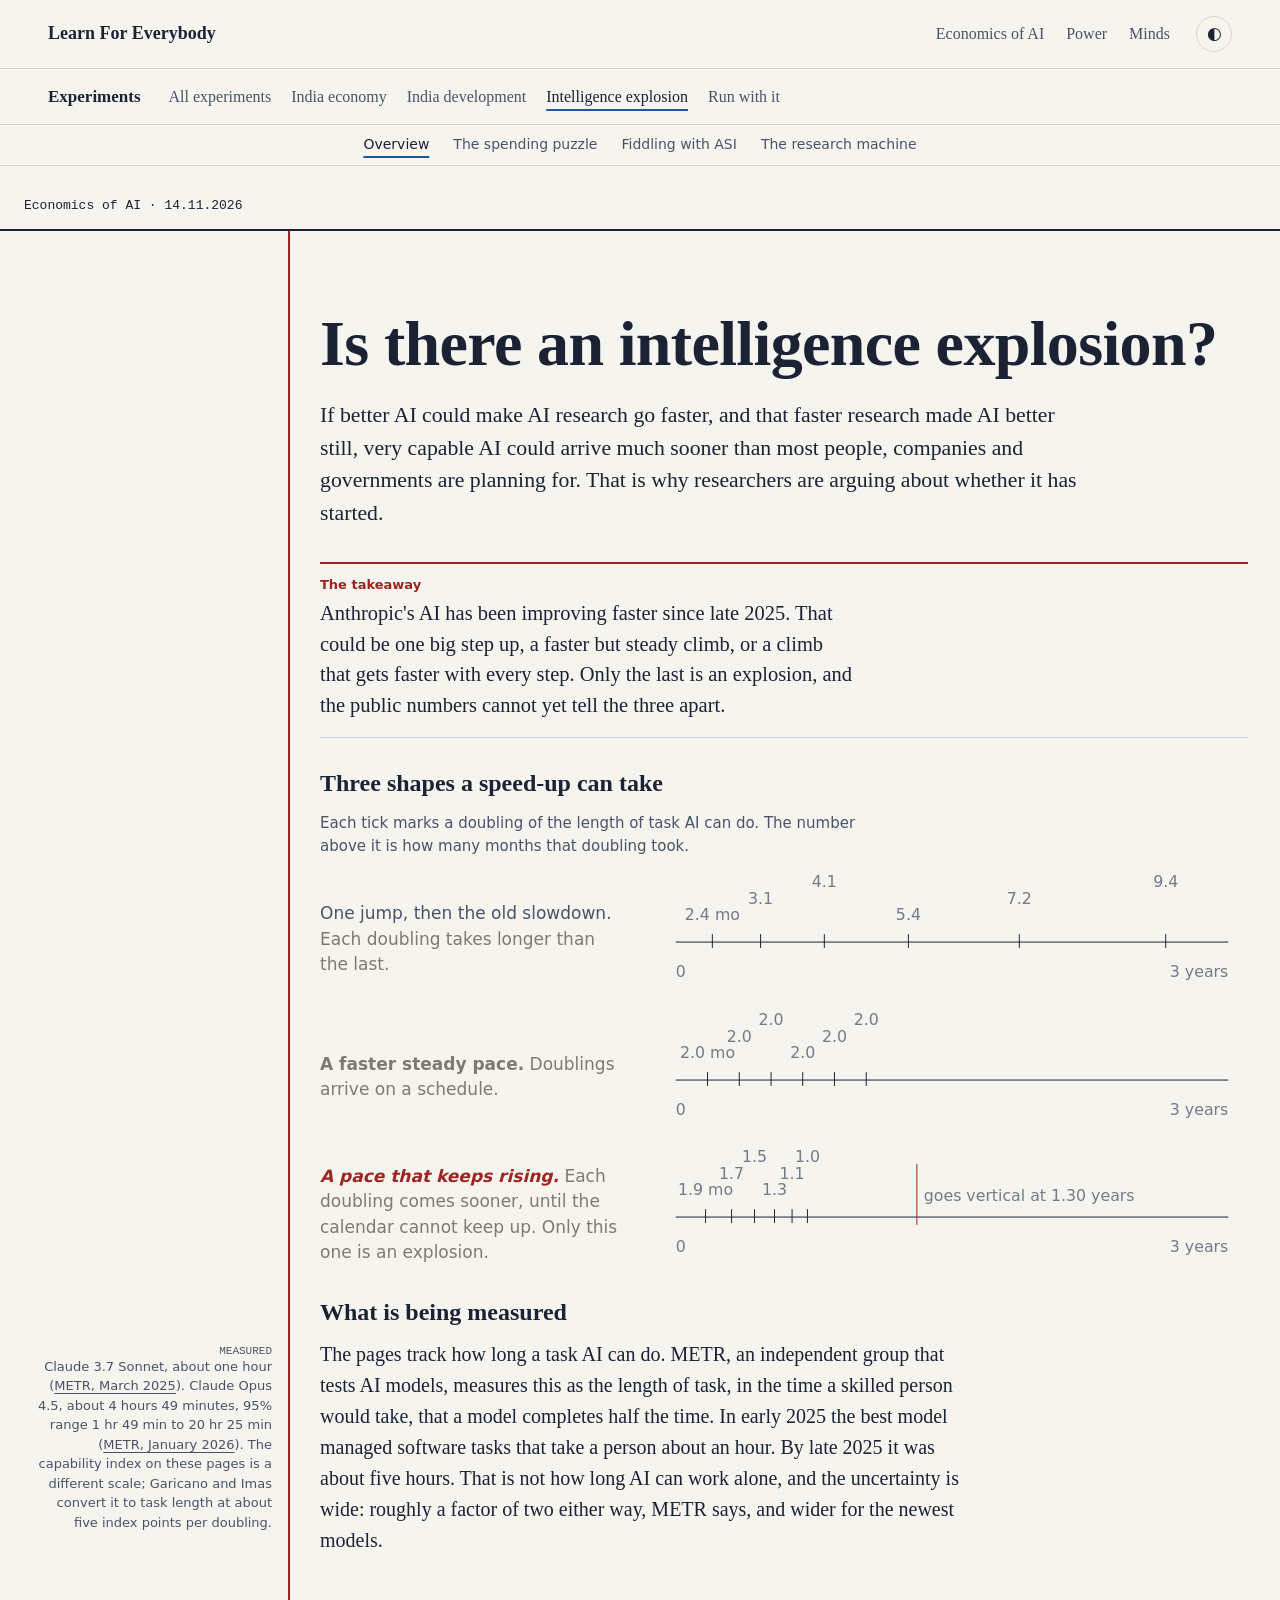
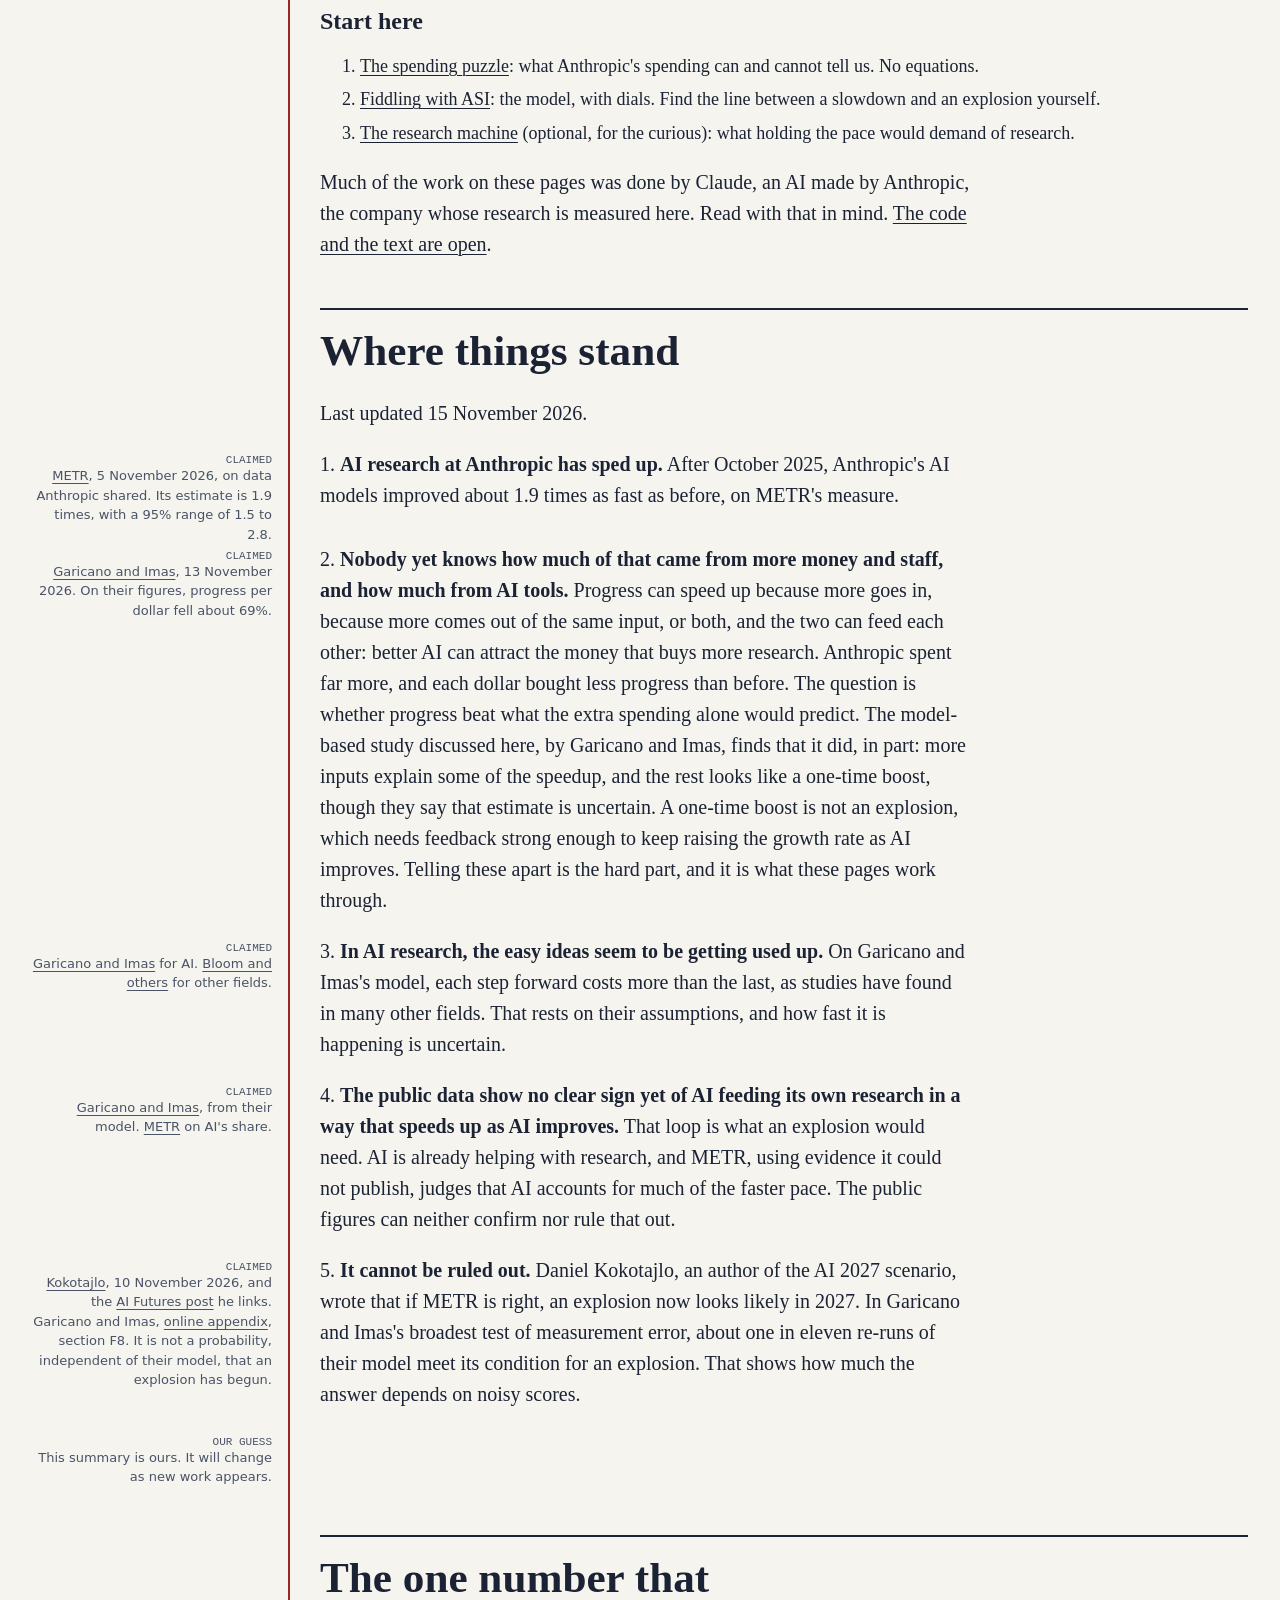
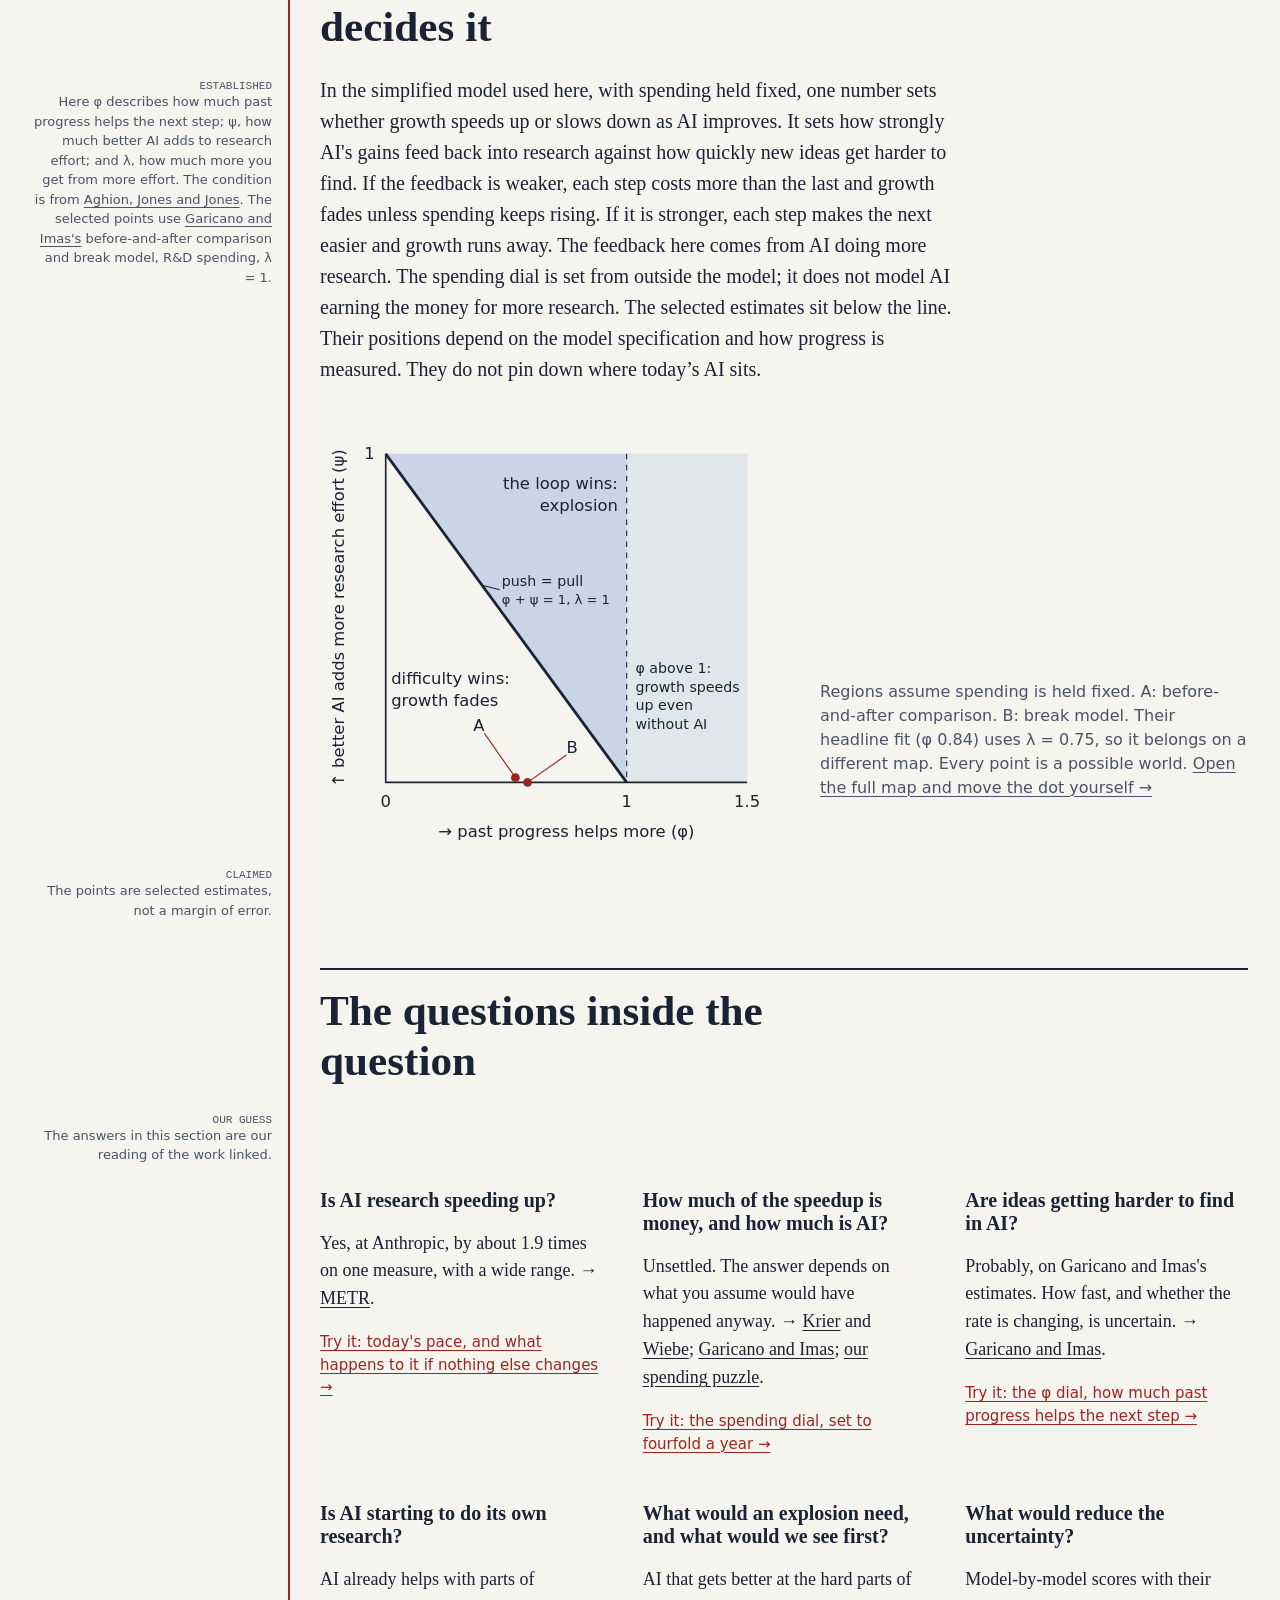
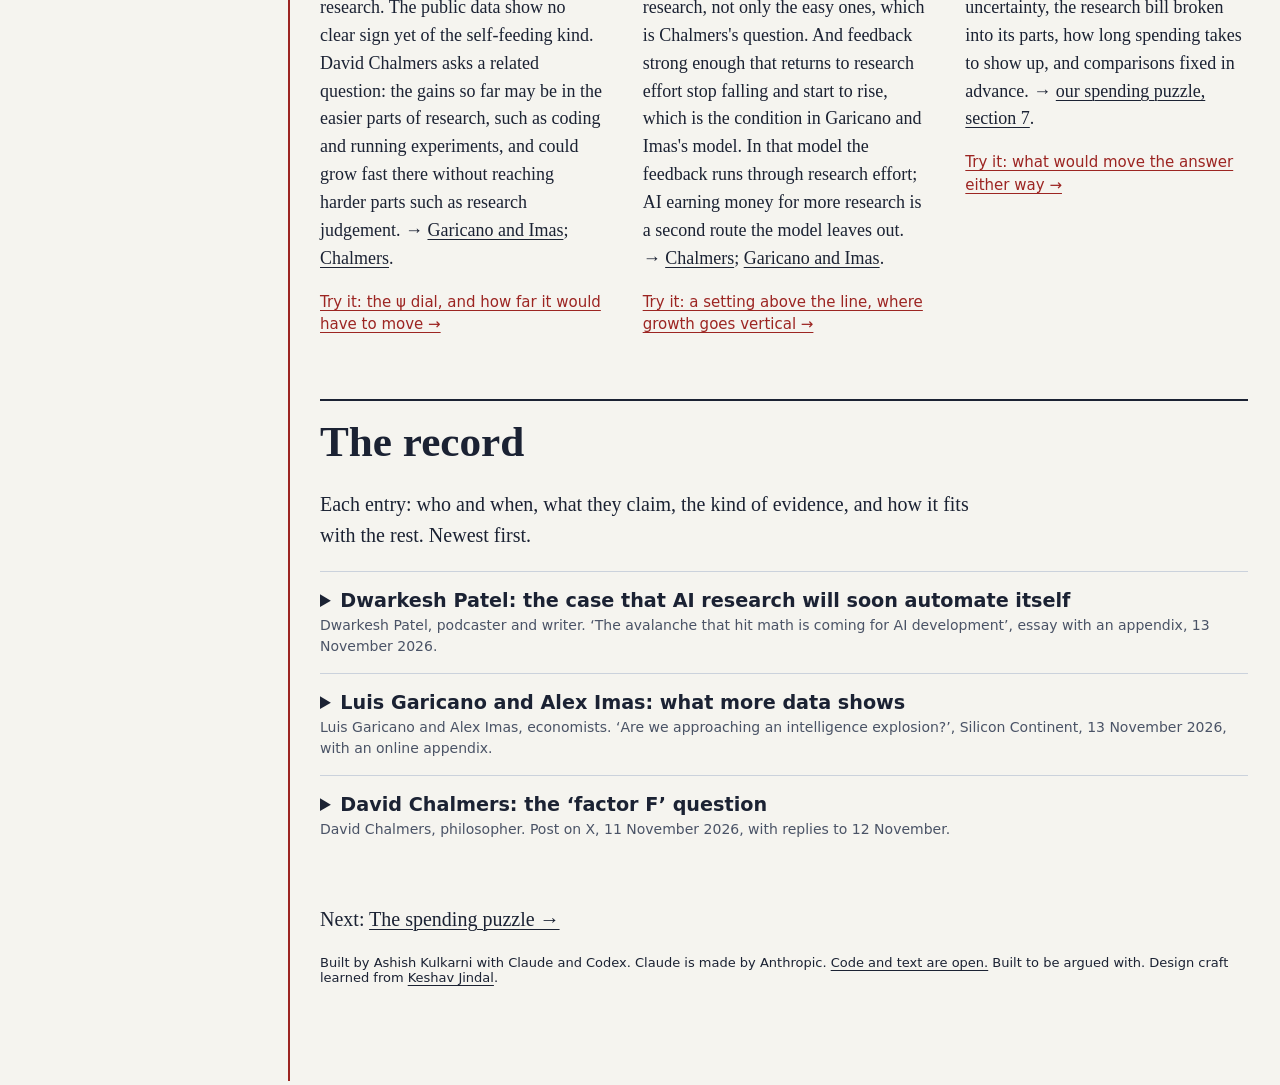
==== commit d869656a: "Strip labels smaller and greyer; key line explains each number is the months a doubling took Co-Auth" ====
--- a/site/experiments/intelligence-explosion/index.html
+++ b/site/experiments/intelligence-explosion/index.html
@@ -1,4 +1,4 @@
-<!doctype html><html lang="en-GB"><head><meta charset="utf-8"><meta name="viewport" content="width=device-width,initial-scale=1"><title>Is there an intelligence explosion? · Learn For Everybody</title><script src="../../assets/lfe-theme.js"></script><link rel="stylesheet" href="../../assets/lfe.css"><link rel="stylesheet" href="../../assets/lfe-topics.css?v=29"><link rel="stylesheet" href="../spending-puzzle/styles.css?v=43"><link rel="icon" href="/favicon.ico" sizes="32x32"><link rel="icon" href="/assets/favicon.svg" type="image/svg+xml"><link rel="apple-touch-icon" href="/apple-touch-icon.png"><meta name="description" content="An intelligence explosion would mean AI improving AI research so strongly that the growth rate of AI&#x27;s abilities keeps rising, instead of settling at a new, faster pace. Researchers, economists and philosophers now disagree about whether one has begun. This page gathers the work worth reading on that question, explains it in plain words, and says how it fits together. We update it as new work appears."><meta property="og:title" content="Is there an intelligence explosion?"><meta property="og:description" content="An intelligence explosion would mean AI improving AI research so strongly that the growth rate of AI&#x27;s abilities keeps rising, instead of settling at a new, faster pace. Researchers, economists and philosophers now disagree about whether one has begun. This page gathers the work worth reading on that question, explains it in plain words, and says how it fits together. We update it as new work appears."></head><body class="hub"><header class="site-bar"><div class="bar-inner">
+<!doctype html><html lang="en-GB"><head><meta charset="utf-8"><meta name="viewport" content="width=device-width,initial-scale=1"><title>Is there an intelligence explosion? · Learn For Everybody</title><script src="../../assets/lfe-theme.js"></script><link rel="stylesheet" href="../../assets/lfe.css"><link rel="stylesheet" href="../../assets/lfe-topics.css?v=29"><link rel="stylesheet" href="../spending-puzzle/styles.css?v=44"><link rel="icon" href="/favicon.ico" sizes="32x32"><link rel="icon" href="/assets/favicon.svg" type="image/svg+xml"><link rel="apple-touch-icon" href="/apple-touch-icon.png"><meta name="description" content="An intelligence explosion would mean AI improving AI research so strongly that the growth rate of AI&#x27;s abilities keeps rising, instead of settling at a new, faster pace. Researchers, economists and philosophers now disagree about whether one has begun. This page gathers the work worth reading on that question, explains it in plain words, and says how it fits together. We update it as new work appears."><meta property="og:title" content="Is there an intelligence explosion?"><meta property="og:description" content="An intelligence explosion would mean AI improving AI research so strongly that the growth rate of AI&#x27;s abilities keeps rising, instead of settling at a new, faster pace. Researchers, economists and philosophers now disagree about whether one has begun. This page gathers the work worth reading on that question, explains it in plain words, and says how it fits together. We update it as new work appears."></head><body class="hub"><header class="site-bar"><div class="bar-inner">
 <a class="wordmark" href="https://lfe.econforeverybody.com/">Learn For Everybody</a>
 <nav aria-label="Topics"><a href="https://lfe.econforeverybody.com/econofai/">Economics of AI</a><a href="https://lfe.econforeverybody.com/power/">Power</a><a href="https://lfe.econforeverybody.com/minds/">Minds</a></nav>
 <button class="theme-toggle icon-toggle" id="themeToggle" type="button" aria-label="Dark mode"><span aria-hidden="true">◐</span><span class="tip" id="themeLabel" aria-hidden="true">Dark mode</span></button>
@@ -9,6 +9,7 @@
 <p class="lede">If better AI could make AI research go faster, and that faster research made AI better still, very capable AI could arrive much sooner than most people, companies and governments are planning for. That is why researchers are arguing about whether it has started.</p>
 <div class="takeaway-box"><p class="takeaway-label">The takeaway</p><p>Anthropic's AI has been improving faster since late 2025. That could be one big step up, a faster but steady climb, or a climb that gets faster with every step. Only the last is an explosion, and the public numbers cannot yet tell the three apart.</p></div>
 <h3>Three shapes a speed-up can take</h3>
+<p class="shapes-key">Each tick marks a doubling of the length of task AI can do. The number above it is how many months that doubling took.</p>
 <div class="hub-shapes"><figure class="shape"><figcaption><strong class="r-below">One jump, then the old slowdown.</strong> Each doubling takes longer than the last.</figcaption><svg viewBox="0 0 600 120" role="img" aria-label="Gaps between the next six doublings, in months"><line x1="20" y1="70" x2="580" y2="70" stroke="currentColor"/><line x1="57.1" y1="62" x2="57.1" y2="76" stroke="currentColor"/><text x="57.1" y="48" text-anchor="middle">2.4 mo</text><line x1="106.0" y1="62" x2="106.0" y2="76" stroke="currentColor"/><text x="106.0" y="31" text-anchor="middle">3.1</text><line x1="170.6" y1="62" x2="170.6" y2="76" stroke="currentColor"/><text x="170.6" y="14" text-anchor="middle">4.1</text><line x1="255.8" y1="62" x2="255.8" y2="76" stroke="currentColor"/><text x="255.8" y="48" text-anchor="middle">5.4</text><line x1="368.2" y1="62" x2="368.2" y2="76" stroke="currentColor"/><text x="368.2" y="31" text-anchor="middle">7.2</text><line x1="516.6" y1="62" x2="516.6" y2="76" stroke="currentColor"/><text x="516.6" y="14" text-anchor="middle">9.4</text><text x="20" y="105">0</text><text x="580" y="105" text-anchor="end">3 years</text></svg></figure><figure class="shape"><figcaption><strong class="r-at">A faster steady pace.</strong> Doublings arrive on a schedule.</figcaption><svg viewBox="0 0 600 120" role="img" aria-label="Gaps between the next six doublings, in months"><line x1="20" y1="70" x2="580" y2="70" stroke="currentColor"/><line x1="52.2" y1="62" x2="52.2" y2="76" stroke="currentColor"/><text x="52.2" y="48" text-anchor="middle">2.0 mo</text><line x1="84.4" y1="62" x2="84.4" y2="76" stroke="currentColor"/><text x="84.4" y="31" text-anchor="middle">2.0</text><line x1="116.6" y1="62" x2="116.6" y2="76" stroke="currentColor"/><text x="116.6" y="14" text-anchor="middle">2.0</text><line x1="148.7" y1="62" x2="148.7" y2="76" stroke="currentColor"/><text x="148.7" y="48" text-anchor="middle">2.0</text><line x1="180.9" y1="62" x2="180.9" y2="76" stroke="currentColor"/><text x="180.9" y="31" text-anchor="middle">2.0</text><line x1="213.1" y1="62" x2="213.1" y2="76" stroke="currentColor"/><text x="213.1" y="14" text-anchor="middle">2.0</text><text x="20" y="105">0</text><text x="580" y="105" text-anchor="end">3 years</text></svg></figure><figure class="shape"><figcaption><strong class="r-above">A pace that keeps rising.</strong> Each doubling comes sooner, until the calendar cannot keep up. Only this one is an explosion.</figcaption><svg viewBox="0 0 600 120" role="img" aria-label="Gaps between the next six doublings, in months"><line x1="20" y1="70" x2="580" y2="70" stroke="currentColor"/><line x1="50.2" y1="62" x2="50.2" y2="76" stroke="currentColor"/><text x="50.2" y="48" text-anchor="middle">1.9 mo</text><line x1="76.6" y1="62" x2="76.6" y2="76" stroke="currentColor"/><text x="76.6" y="31" text-anchor="middle">1.7</text><line x1="99.8" y1="62" x2="99.8" y2="76" stroke="currentColor"/><text x="99.8" y="14" text-anchor="middle">1.5</text><line x1="120.1" y1="62" x2="120.1" y2="76" stroke="currentColor"/><text x="120.1" y="48" text-anchor="middle">1.3</text><line x1="137.9" y1="62" x2="137.9" y2="76" stroke="currentColor"/><text x="137.9" y="31" text-anchor="middle">1.1</text><line x1="153.5" y1="62" x2="153.5" y2="76" stroke="currentColor"/><text x="153.5" y="14" text-anchor="middle">1.0</text><line x1="264.4" y1="16" x2="264.4" y2="78" stroke="var(--red)"/><text x="271.4" y="54">goes vertical at 1.30 years</text><text x="20" y="105">0</text><text x="580" y="105" text-anchor="end">3 years</text></svg></figure></div>
 <h3>What is being measured</h3>
 <div class="noted"><p>The pages track how long a task AI can do. METR, an independent group that tests AI models, measures this as the length of task, in the time a skilled person would take, that a model completes half the time. In early 2025 the best model managed software tasks that take a person about an hour. By late 2025 it was about five hours. That is not how long AI can work alone, and the uncertainty is wide: roughly a factor of two either way, METR says, and wider for the newest models.</p><aside class="note"><strong>MEASURED</strong> Claude 3.7 Sonnet, about one hour (<a href="https://metr.org/blog/2025-03-19-measuring-ai-ability-to-complete-long-tasks/">METR, March 2025</a>). Claude Opus 4.5, about 4 hours 49 minutes, 95% range 1 hr 49 min to 20 hr 25 min (<a href="https://metr.org/notes/2026-01-22-time-horizon-limitations/">METR, January 2026</a>). The capability index on these pages is a different scale; Garicano and Imas convert it to task length at about five index points per doubling.</aside></div>
--- a/site/experiments/spending-puzzle/styles.css
+++ b/site/experiments/spending-puzzle/styles.css
@@ -110,3 +110,6 @@
 .hub-shapes figcaption{font-size:17px}
 @media(min-width:1100px){.hub-shapes .shape{grid-template-columns:minmax(0,19rem) minmax(0,640px)}.hub-shapes figcaption{order:0}}
 .hub-shapes svg text{font-size:12px;fill:var(--muted)}
+/* Quieter strip labels, for real this time: #chapter-1 svg text (20px) was overriding (Ashish, 2026-11-15) */
+#chapter-1 .hub-shapes svg text{font-size:16px;fill:var(--muted);opacity:.75}
+.shapes-key{font:15px/1.5 system-ui,sans-serif;color:var(--muted);max-width:60ch}
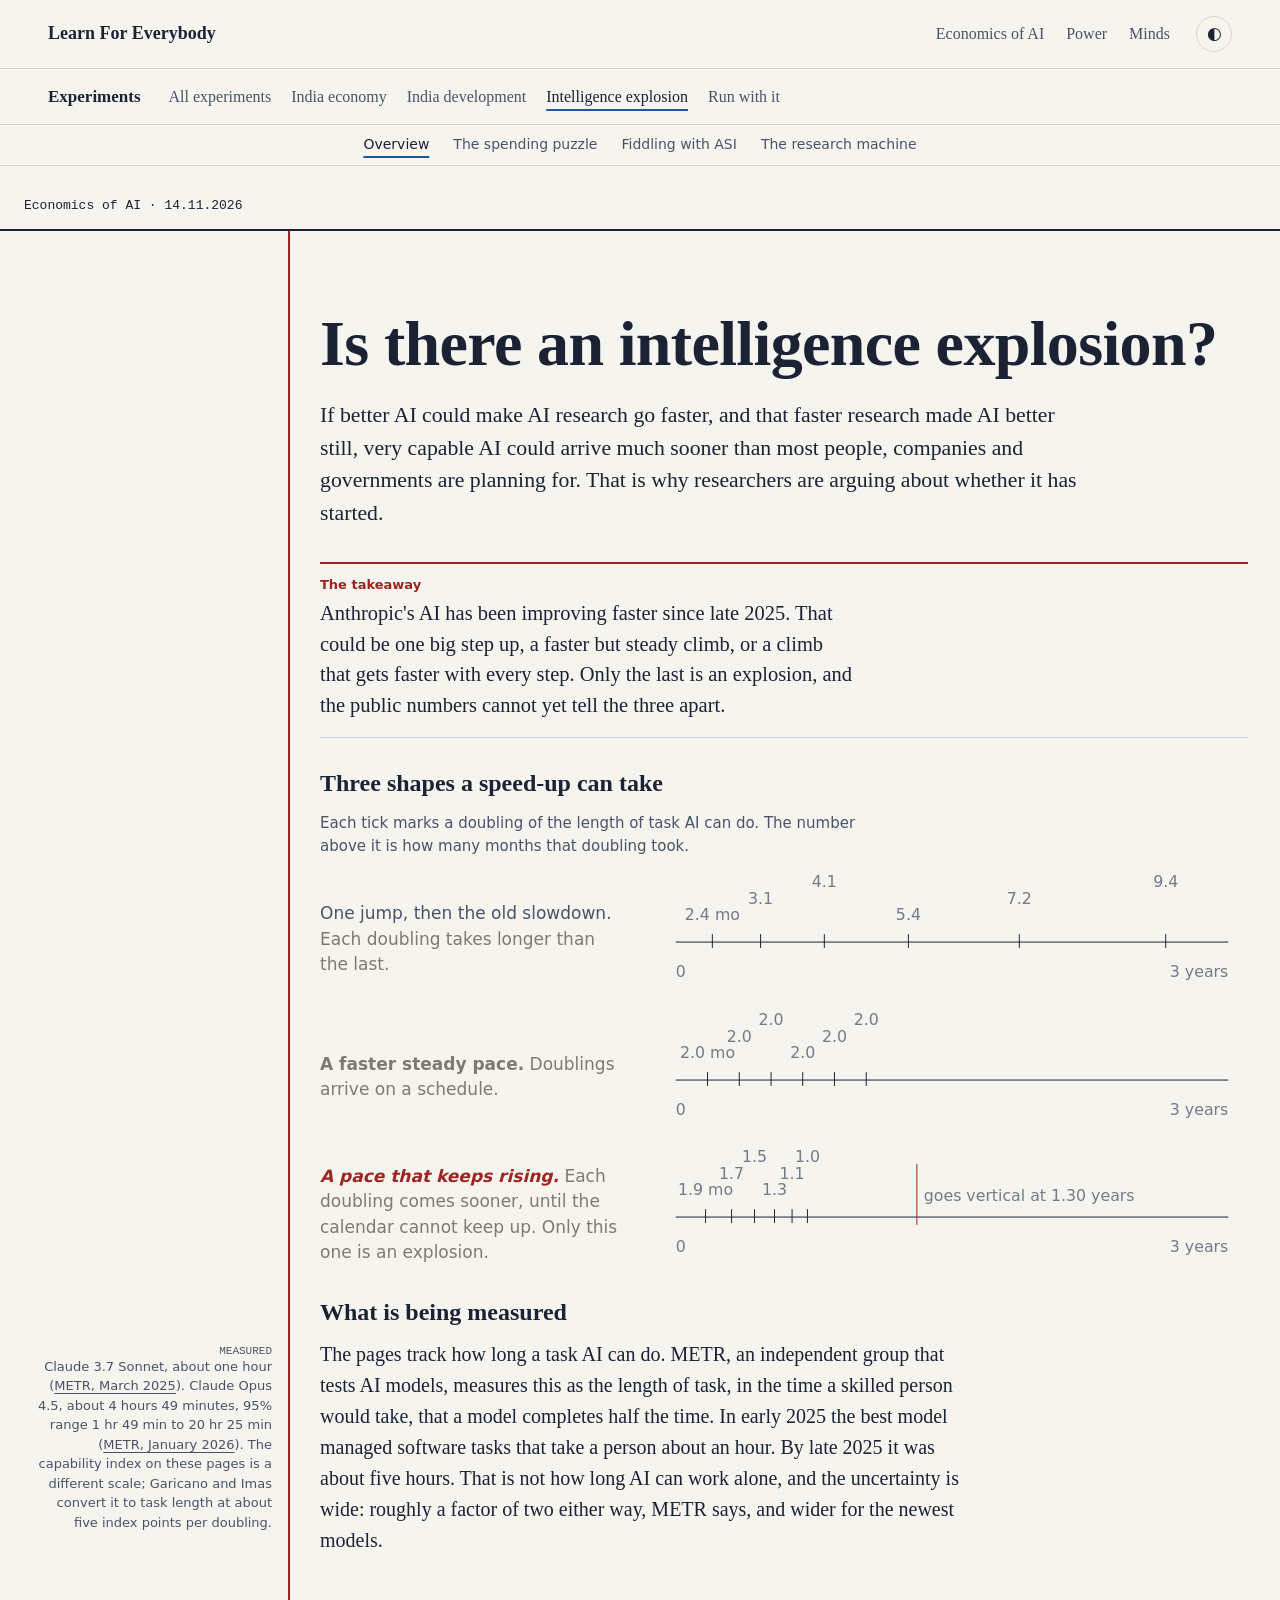
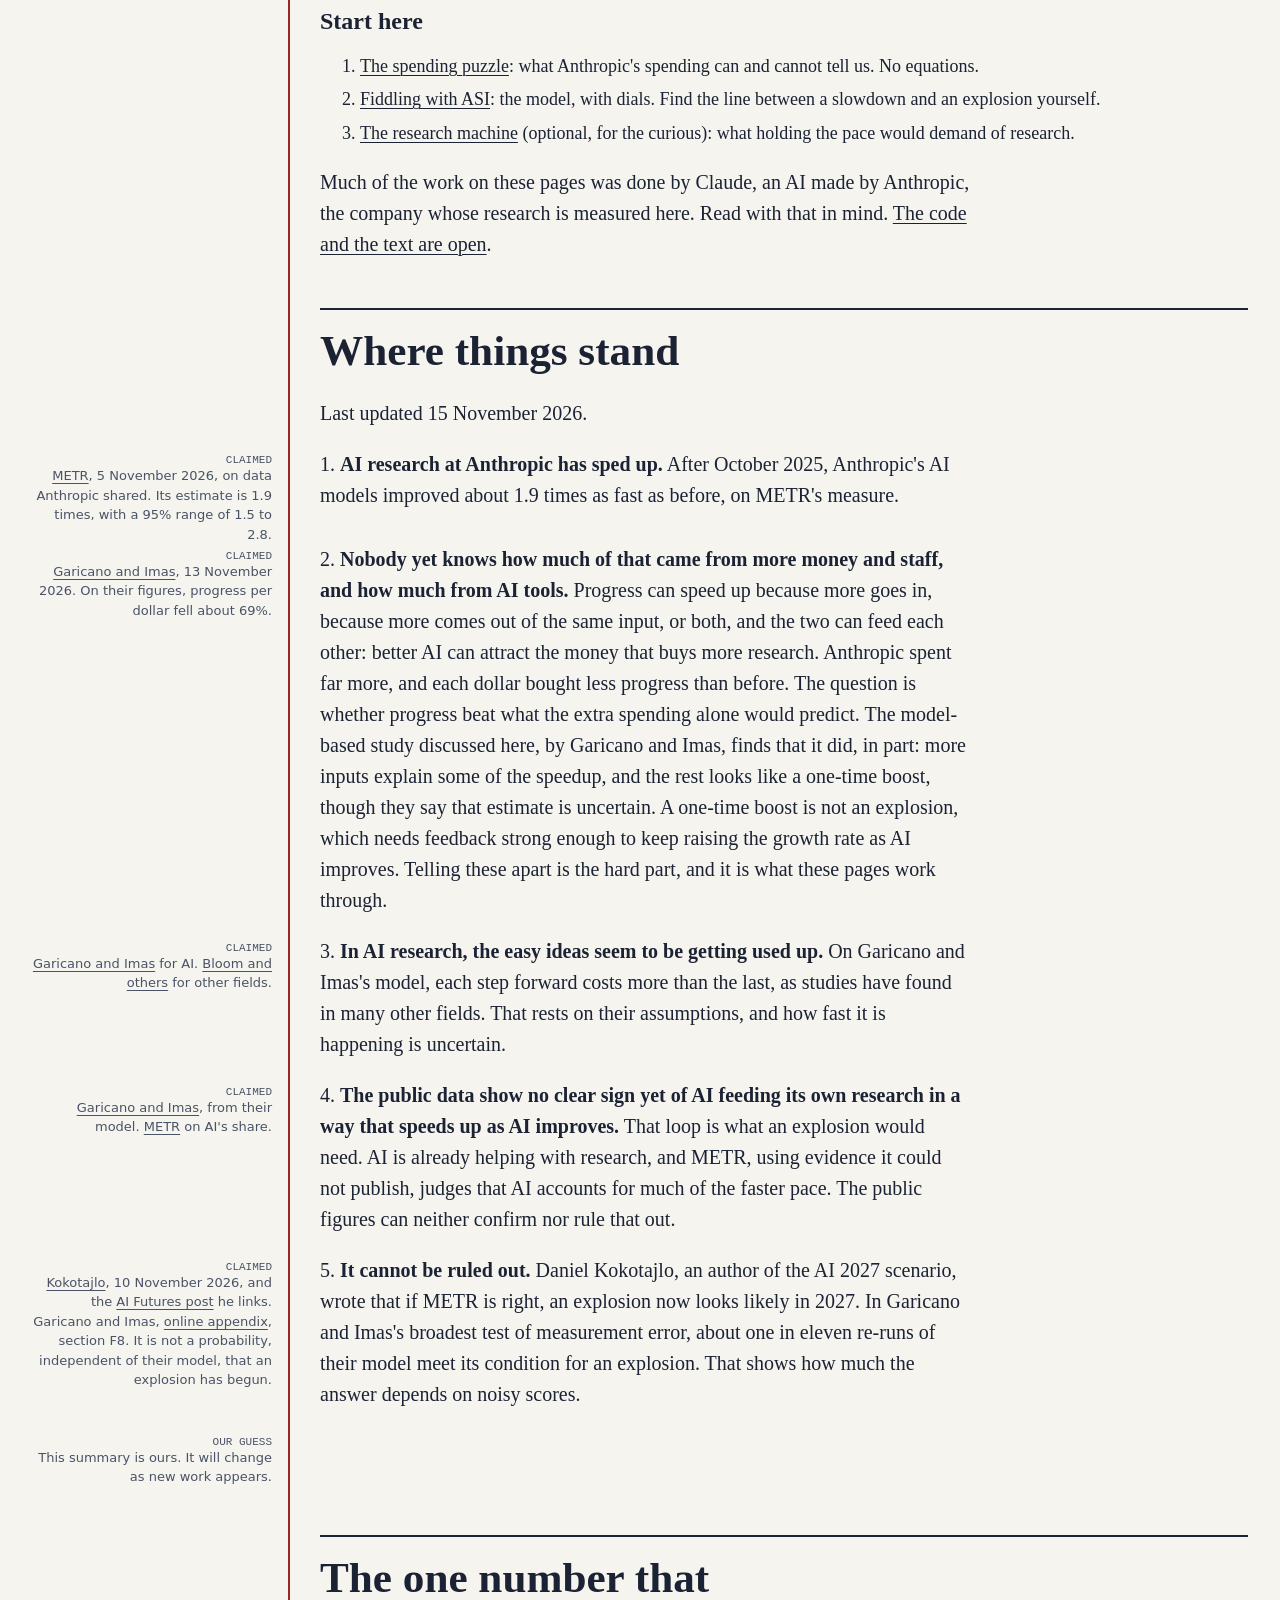
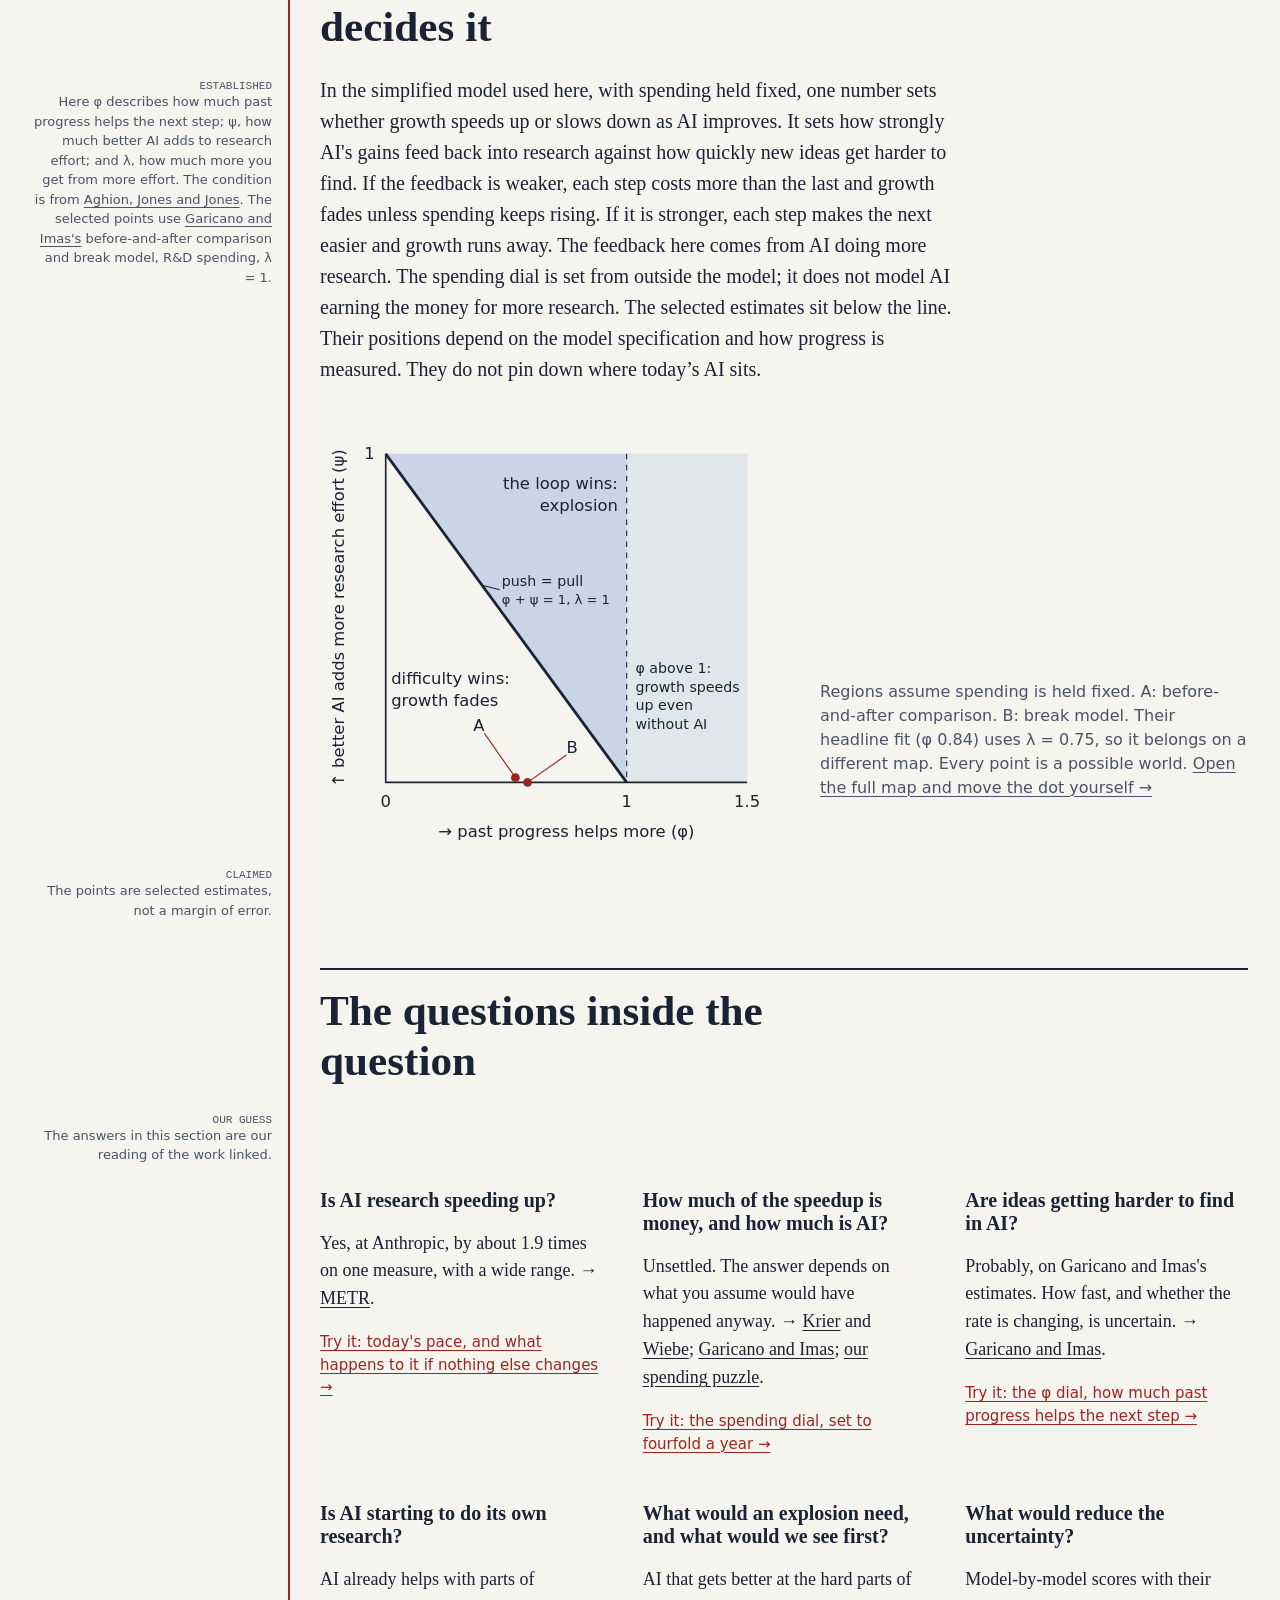
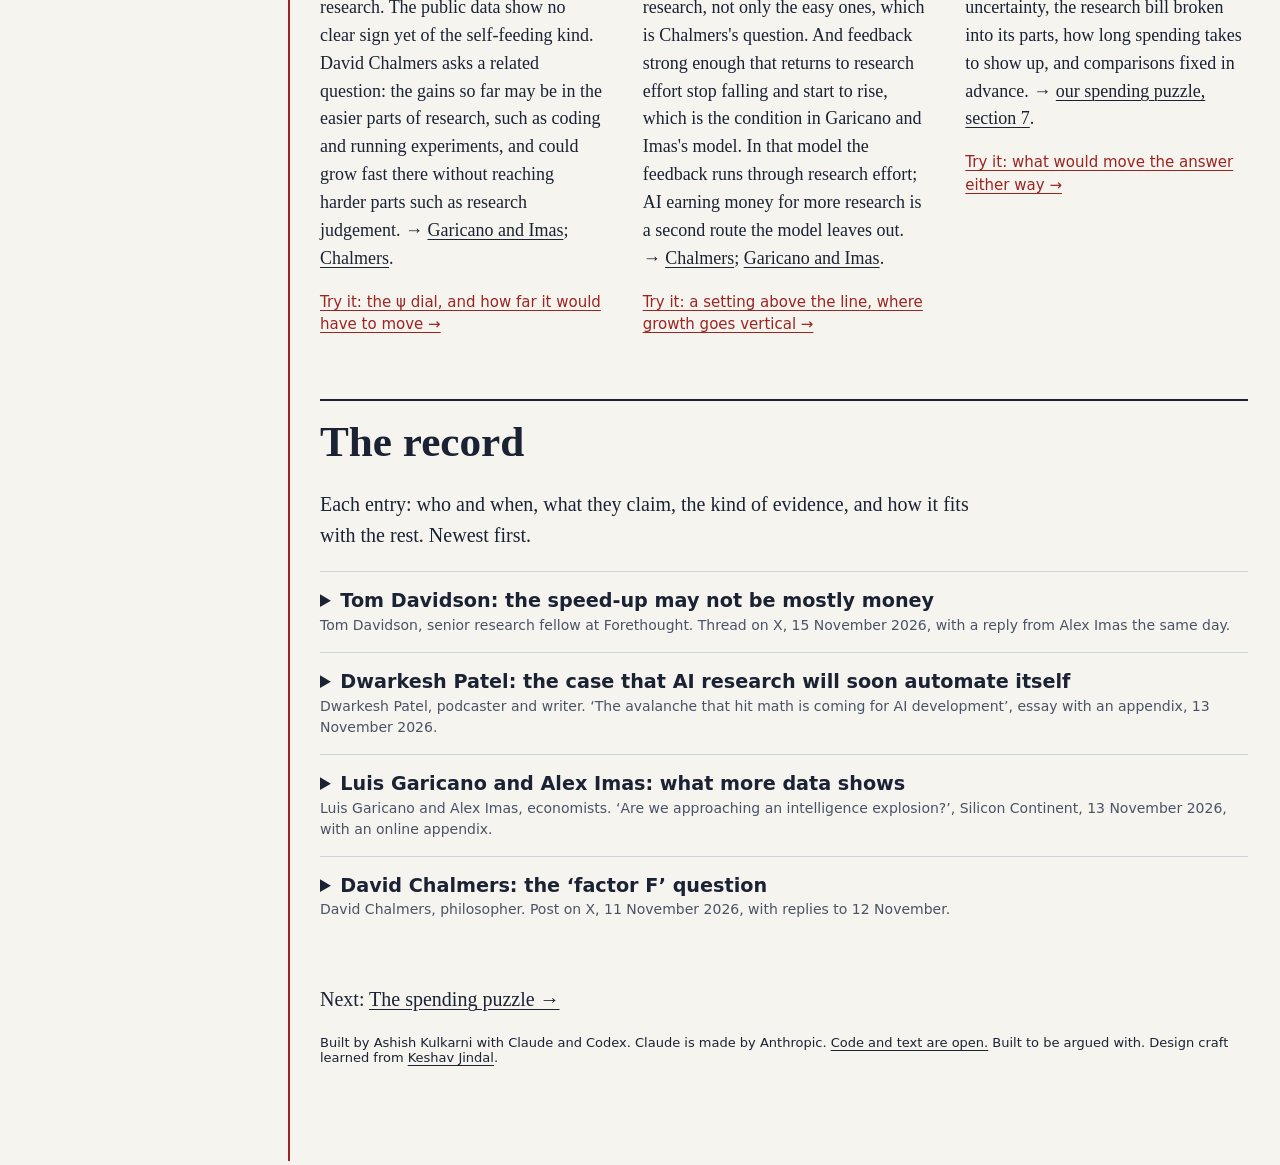
==== commit 11c771fd: "Record: Tom Davidson on the starting stock of research, with Alex Imas's reply Co-Authored-By: Claud" ====
--- a/site/experiments/intelligence-explosion/index.html
+++ b/site/experiments/intelligence-explosion/index.html
@@ -27,4 +27,4 @@
 <div class="q"><h3>Is AI starting to do its own research?</h3><p>AI already helps with parts of research. The public data show no clear sign yet of the self-feeding kind. David Chalmers asks a related question: the gains so far may be in the easier parts of research, such as coding and running experiments, and could grow fast there without reaching harder parts such as research judgement. → <a href="#garicano-imas">Garicano and Imas</a>; <a href="#chalmers">Chalmers</a>.</p><p class="try"><a href="../fiddling-with-asi/?lambda=1&amp;boost=1&amp;spending=1#the-map">Try it: the ψ dial, and how far it would have to move →</a></p></div>
 <div class="q"><h3>What would an explosion need, and what would we see first?</h3><p>AI that gets better at the hard parts of research, not only the easy ones, which is Chalmers's question. And feedback strong enough that returns to research effort stop falling and start to rise, which is the condition in Garicano and Imas's model. In that model the feedback runs through research effort; AI earning money for more research is a second route the model leaves out. → <a href="#chalmers">Chalmers</a>; <a href="#garicano-imas">Garicano and Imas</a>.</p><p class="try"><a href="../fiddling-with-asi/?psi=0.6&amp;lambda=1&amp;boost=1&amp;spending=1#fiddle">Try it: a setting above the line, where growth goes vertical →</a></p></div>
 <div class="q"><h3>What would reduce the uncertainty?</h3><p>Model-by-model scores with their uncertainty, the research bill broken into its parts, how long spending takes to show up, and comparisons fixed in advance. → <a href="../spending-puzzle/#chapter-7">our spending puzzle, section 7</a>.</p><p class="try"><a href="../fiddling-with-asi/#takeaway">Try it: what would move the answer either way →</a></p></div></div></section>
-<section><h2>The record</h2><p>Each entry: who and when, what they claim, the kind of evidence, and how it fits with the rest. Newest first.</p><div id="record"><details id="dwarkesh-rsi"><summary>Dwarkesh Patel: the case that AI research will soon automate itself <span>Dwarkesh Patel, podcaster and writer. ‘The avalanche that hit math is coming for AI development’, essay with an appendix, 13 November 2026.</span></summary><p><strong>What they claim.</strong> His median year for automated researchers to match the best human AI researchers is 2028, assuming labs do not intentionally slow down; he gives a 25% chance this happens after 2032. He expects AI at least as good as top human experts in every field by 2030, possibly sooner. His reasons: AI already speeds up AI research; in fields where answers can be checked, such as maths, AI went from weak to beyond the best humans within a few years; and most of AI research can be checked too, through training results, test scores and efficiency. Once research is automated, he sets AI improving its own research against ideas getting harder to find. If AI wins, he expects a ‘software-only singularity’; if difficulty wins, a ‘spark’ of three to six years of progress in one year, then a slowdown until more computing is built. He calls the two equally likely.</p><p><strong>Kind of evidence.</strong> An argument with forecasts, drawing on figures published by METR and the labs. No new data.</p><p><strong>Questions.</strong> Is AI starting to do its own research? What would an explosion need, and what would we see first?</p><p><strong>Their caveats.</strong> He gives a 25% chance that full automation comes after 2032, mainly because AI may still be unable to learn on the job. He grants that experiments, data and choosing what to measure are real bottlenecks that make the fastest takeoff less likely. His probabilities are personal judgements.</p><p><strong>How it fits.</strong> The strongest case for an explosion on this page, and the closest to its framing: <a href="../fiddling-with-asi/#stories">stories 4 and 5 in Fiddling with ASI</a> show the shape of his two outcomes, though story 4&#x27;s spark is smaller than his. It answers Chalmers directly, arguing that research judgement can partly be checked and trained; Toby Ord, whom he quotes, doubts that AI can yet ask the deep questions. It supplies the half our research machine leaves out: the machine works out how much research labour holding the pace would need, and Dwarkesh argues AI researchers will supply it. Like Garicano and Imas, he notes that labs must roughly quadruple their research computing each year just to hold the pace. Where Garicano and Imas find no clear sign yet of AI feeding its own research in the public data, his evidence is what the labs report from inside.</p><p><strong>How sure.</strong> Claimed. A forecast built on an argument. We checked four figures he cites against their sources: METR&#x27;s guess that about 80% of Anthropic&#x27;s October 2026 speedup came from AI, which METR calls subjective; Anthropic&#x27;s report that Claude ‘leads’ 26% of its AI research work as of August 2026, up from under 1% in February, where ‘leads’ means completing most of a task end to end while a human supervises; OpenAI&#x27;s report that its 90th-percentile researcher uses more than $7,000 of AI tokens a day; and OpenAI&#x27;s report that its agents found a proof for the Navier–Stokes Millennium Prize problem about 88 hours after the first agents started, followed by about 17 more hours for formalization and verification in Lean. OpenAI researchers directed groups of agents, moved resources between problems and shared intermediate findings; the Navier–Stokes work used about 130 billion output tokens. We did not check his other figures.</p><p><a href="https://www.dwarkesh.com/p/rsi">Read the original →</a></p></details><details id="garicano-imas"><summary>Luis Garicano and Alex Imas: what more data shows <span>Luis Garicano and Alex Imas, economists. ‘Are we approaching an intelligence explosion?’, Silicon Continent, 13 November 2026, with an online appendix.</span></summary><p><strong>What they claim.</strong> Using Anthropic&#x27;s filings, METR&#x27;s chart and their own staff estimates: progress per dollar fell about 69% and per technical employee about 38%. Fitting a standard model of research to sixteen model scores, more inputs explain part of the speedup (at most about half, in their most generous version) and the rest looks like a one-time jump in research effectiveness. On their model, ideas are getting harder to find, at a similar rate before and after October 2025; that rests on their assumptions, and the estimates are imprecise. No clear sign yet of AI supplying research input that grows with capability.</p><p><strong>Kind of evidence.</strong> Measurement and a fitted model.</p><p><strong>Questions.</strong> How much of the speedup is money, and how much is AI? Are ideas getting harder to find? Is AI starting to do its own research?</p><p><strong>Their caveats.</strong> Staff numbers are their estimates from published shares; the final score falls inside their effort-only forecast&#x27;s margin of error; the most generous jump estimate is not statistically clear; with a one-year research delay the per-dollar fall shrinks from about 69% to about 40% (from 64% to 10% in a January-to-September comparison); in their broadest test of measurement error, about one in eleven re-runs of their model meet its explosion condition, which is not a probability, independent of their model, that one has begun; results are model comparisons, not measured effects of AI tools. Their appendix says they worked with Gemini Carbon, Fable 5.2 and Astra.</p><p><strong>How it fits.</strong> The fullest analysis of the spending puzzle we have found. Its broad reading sits near Krier&#x27;s, with a one-time boost that the per-dollar chart could not show. It does not contradict METR&#x27;s guess about AI&#x27;s share, which concerns a later date.</p><p><strong>How sure.</strong> Claimed. Arithmetic checked against the filings; the model was not refitted by us.</p><p><a href="https://www.siliconcontinent.com/p/are-we-approaching-an-intelligence">Read the original →</a></p></details><details id="chalmers"><summary>David Chalmers: the ‘factor F’ question <span>David Chalmers, philosopher. Post on X, 11 November 2026, with replies to 12 November.</span></summary><p><strong>What they claim.</strong> Several researchers read METR&#x27;s 2x speedup as support for an intelligence explosion around 2027. Chalmers asks how that reasoning works. He describes the main rival view, which he calls the &quot;factor F hypothesis&quot;, and says he does not know whether it is true: there is at least one capacity F (he suggests creativity, research vision or planning) that an AI must have to reach superhuman research, and that is hard enough to build that leading systems will not have it soon. The 2x speedup, he says, reflects gains in other capacities G, such as coding and experiments, where the speedup may be larger, perhaps 10x. Under the F hypothesis, G can explode on its own and give an &quot;intelligence subexplosion&quot; below general intelligence. He does not see why the speedup makes the F hypothesis much less likely. Routes from 2x to an explosion in 2027 need &quot;huge premises&quot;, such as extrapolating ever-faster speedups. He adds that he is worried about near-term superintelligence all the same.</p><p><strong>Kind of evidence.</strong> An argument about what the evidence shows. No new data.</p><p><strong>Questions.</strong> Is AI starting to do its own research? What would an explosion need?</p><p><strong>How it fits.</strong> It gives a name to a gap the economics leaves open. Garicano and Imas find a one-time jump in research effectiveness &quot;consistent with&quot; coding agents. Chalmers&#x27;s picture would predict gains of that kind if they come in G and not F. He also allows that G could improve itself fast, a &quot;subexplosion&quot; below general intelligence. The research machine cannot show this directly: its σ setting is about research labour against computing, not about one research skill against another. Chalmers&#x27;s F is a bottleneck of the second kind. Replies push back. Daniel Kokotajlo: many candidate Fs have been proposed before and overtaken quickly. One reply suggests strong G could let AI build F itself, and Chalmers grants the point. Peli Grietzer offers a reading Chalmers endorses: METR&#x27;s report is evidence for &quot;if general ASI is coming soon then general ASI is coming very soon&quot;.</p><p><strong>How sure.</strong> Claimed. An argument about what the evidence shows; no new data.</p><p><a href="https://x.com/davidchalmers42/status/2120551211195642338">Read the original →</a></p></details></div></section><p class="next-page">Next: <a href="../spending-puzzle/">The spending puzzle →</a></p><footer class="colophon">Built by Ashish Kulkarni with Claude and Codex. Claude is made by Anthropic. <a href="https://github.com/ashishefe/lfe-research-machine">Code and text are open.</a> Built to be argued with. Design craft learned from <a href="https://x.com/Keshavatearth">Keshav Jindal</a>.</footer></main><script src="app.js"></script></body></html>+<section><h2>The record</h2><p>Each entry: who and when, what they claim, the kind of evidence, and how it fits with the rest. Newest first.</p><div id="record"><details id="davidson-starting-stock"><summary>Tom Davidson: the speed-up may not be mostly money <span>Tom Davidson, senior research fellow at Forethought. Thread on X, 15 November 2026, with a reply from Alex Imas the same day.</span></summary><p><strong>What they claim.</strong> Garicano and Imas conclude that the faster progress at Anthropic is mostly explained by faster growth in research spending, so we are no closer to an explosion. Davidson argues this rests on how much research Anthropic is assumed to have had before 2024. Using the spending in Anthropic&#x27;s filings, he finds cumulative spending grew about 3.3 times a year before October 2025 and 4.4 times after, while progress went from about 15 to 29 points a year. So each doubling of cumulative spending bought more progress than before: about 9 points, then about 14. On that reading, returns to research rose, which is a step towards the threshold. In his figures, φ rises from about 0.45 to 0.65.</p><p><strong>Kind of evidence.</strong> A re-analysis of Garicano and Imas&#x27;s model with different starting figures. No new data.</p><p><strong>Questions.</strong> How much of the speedup is money, and how much is AI? Are ideas getting harder to find in AI?</p><p><strong>Their caveats.</strong> Davidson says he may have missed something. Imas replied that the right starting figure is not what Anthropic spent but the cumulative research behind everything it began with, including what it inherited from the field, and that this cannot be read from the filings. Their fits put it at $1.0 to $2.1 billion. Near $2 billion, returns look the same before and after October 2025; nearer $1 billion, either returns rose or productivity jumped once. Imas agreed the paper should have been clearer about this.</p><p><strong>How it fits.</strong> It turns the question on this site into one about a single assumption: how much past research Anthropic was building on in early 2024. It bears directly on Fiddling with ASI, whose settings come from Garicano and Imas&#x27;s fits; Davidson points out that their separate before-and-after fits let that starting figure reset between periods. The spending puzzle explains why spending figures alone cannot separate rising returns from a one-time jump.</p><p><strong>How sure.</strong> Claimed. A disagreement about one input to the model, with both sides&#x27; figures shown.</p><p><a href="https://x.com/TomDavidsonX/status/2121674261924323772">Read the original →</a></p></details><details id="dwarkesh-rsi"><summary>Dwarkesh Patel: the case that AI research will soon automate itself <span>Dwarkesh Patel, podcaster and writer. ‘The avalanche that hit math is coming for AI development’, essay with an appendix, 13 November 2026.</span></summary><p><strong>What they claim.</strong> His median year for automated researchers to match the best human AI researchers is 2028, assuming labs do not intentionally slow down; he gives a 25% chance this happens after 2032. He expects AI at least as good as top human experts in every field by 2030, possibly sooner. His reasons: AI already speeds up AI research; in fields where answers can be checked, such as maths, AI went from weak to beyond the best humans within a few years; and most of AI research can be checked too, through training results, test scores and efficiency. Once research is automated, he sets AI improving its own research against ideas getting harder to find. If AI wins, he expects a ‘software-only singularity’; if difficulty wins, a ‘spark’ of three to six years of progress in one year, then a slowdown until more computing is built. He calls the two equally likely.</p><p><strong>Kind of evidence.</strong> An argument with forecasts, drawing on figures published by METR and the labs. No new data.</p><p><strong>Questions.</strong> Is AI starting to do its own research? What would an explosion need, and what would we see first?</p><p><strong>Their caveats.</strong> He gives a 25% chance that full automation comes after 2032, mainly because AI may still be unable to learn on the job. He grants that experiments, data and choosing what to measure are real bottlenecks that make the fastest takeoff less likely. His probabilities are personal judgements.</p><p><strong>How it fits.</strong> The strongest case for an explosion on this page, and the closest to its framing: <a href="../fiddling-with-asi/#stories">stories 4 and 5 in Fiddling with ASI</a> show the shape of his two outcomes, though story 4&#x27;s spark is smaller than his. It answers Chalmers directly, arguing that research judgement can partly be checked and trained; Toby Ord, whom he quotes, doubts that AI can yet ask the deep questions. It supplies the half our research machine leaves out: the machine works out how much research labour holding the pace would need, and Dwarkesh argues AI researchers will supply it. Like Garicano and Imas, he notes that labs must roughly quadruple their research computing each year just to hold the pace. Where Garicano and Imas find no clear sign yet of AI feeding its own research in the public data, his evidence is what the labs report from inside.</p><p><strong>How sure.</strong> Claimed. A forecast built on an argument. We checked four figures he cites against their sources: METR&#x27;s guess that about 80% of Anthropic&#x27;s October 2026 speedup came from AI, which METR calls subjective; Anthropic&#x27;s report that Claude ‘leads’ 26% of its AI research work as of August 2026, up from under 1% in February, where ‘leads’ means completing most of a task end to end while a human supervises; OpenAI&#x27;s report that its 90th-percentile researcher uses more than $7,000 of AI tokens a day; and OpenAI&#x27;s report that its agents found a proof for the Navier–Stokes Millennium Prize problem about 88 hours after the first agents started, followed by about 17 more hours for formalization and verification in Lean. OpenAI researchers directed groups of agents, moved resources between problems and shared intermediate findings; the Navier–Stokes work used about 130 billion output tokens. We did not check his other figures.</p><p><a href="https://www.dwarkesh.com/p/rsi">Read the original →</a></p></details><details id="garicano-imas"><summary>Luis Garicano and Alex Imas: what more data shows <span>Luis Garicano and Alex Imas, economists. ‘Are we approaching an intelligence explosion?’, Silicon Continent, 13 November 2026, with an online appendix.</span></summary><p><strong>What they claim.</strong> Using Anthropic&#x27;s filings, METR&#x27;s chart and their own staff estimates: progress per dollar fell about 69% and per technical employee about 38%. Fitting a standard model of research to sixteen model scores, more inputs explain part of the speedup (at most about half, in their most generous version) and the rest looks like a one-time jump in research effectiveness. On their model, ideas are getting harder to find, at a similar rate before and after October 2025; that rests on their assumptions, and the estimates are imprecise. No clear sign yet of AI supplying research input that grows with capability.</p><p><strong>Kind of evidence.</strong> Measurement and a fitted model.</p><p><strong>Questions.</strong> How much of the speedup is money, and how much is AI? Are ideas getting harder to find? Is AI starting to do its own research?</p><p><strong>Their caveats.</strong> Staff numbers are their estimates from published shares; the final score falls inside their effort-only forecast&#x27;s margin of error; the most generous jump estimate is not statistically clear; with a one-year research delay the per-dollar fall shrinks from about 69% to about 40% (from 64% to 10% in a January-to-September comparison); in their broadest test of measurement error, about one in eleven re-runs of their model meet its explosion condition, which is not a probability, independent of their model, that one has begun; results are model comparisons, not measured effects of AI tools. Their appendix says they worked with Gemini Carbon, Fable 5.2 and Astra.</p><p><strong>How it fits.</strong> The fullest analysis of the spending puzzle we have found. Its broad reading sits near Krier&#x27;s, with a one-time boost that the per-dollar chart could not show. It does not contradict METR&#x27;s guess about AI&#x27;s share, which concerns a later date.</p><p><strong>How sure.</strong> Claimed. Arithmetic checked against the filings; the model was not refitted by us.</p><p><a href="https://www.siliconcontinent.com/p/are-we-approaching-an-intelligence">Read the original →</a></p></details><details id="chalmers"><summary>David Chalmers: the ‘factor F’ question <span>David Chalmers, philosopher. Post on X, 11 November 2026, with replies to 12 November.</span></summary><p><strong>What they claim.</strong> Several researchers read METR&#x27;s 2x speedup as support for an intelligence explosion around 2027. Chalmers asks how that reasoning works. He describes the main rival view, which he calls the &quot;factor F hypothesis&quot;, and says he does not know whether it is true: there is at least one capacity F (he suggests creativity, research vision or planning) that an AI must have to reach superhuman research, and that is hard enough to build that leading systems will not have it soon. The 2x speedup, he says, reflects gains in other capacities G, such as coding and experiments, where the speedup may be larger, perhaps 10x. Under the F hypothesis, G can explode on its own and give an &quot;intelligence subexplosion&quot; below general intelligence. He does not see why the speedup makes the F hypothesis much less likely. Routes from 2x to an explosion in 2027 need &quot;huge premises&quot;, such as extrapolating ever-faster speedups. He adds that he is worried about near-term superintelligence all the same.</p><p><strong>Kind of evidence.</strong> An argument about what the evidence shows. No new data.</p><p><strong>Questions.</strong> Is AI starting to do its own research? What would an explosion need?</p><p><strong>How it fits.</strong> It gives a name to a gap the economics leaves open. Garicano and Imas find a one-time jump in research effectiveness &quot;consistent with&quot; coding agents. Chalmers&#x27;s picture would predict gains of that kind if they come in G and not F. He also allows that G could improve itself fast, a &quot;subexplosion&quot; below general intelligence. The research machine cannot show this directly: its σ setting is about research labour against computing, not about one research skill against another. Chalmers&#x27;s F is a bottleneck of the second kind. Replies push back. Daniel Kokotajlo: many candidate Fs have been proposed before and overtaken quickly. One reply suggests strong G could let AI build F itself, and Chalmers grants the point. Peli Grietzer offers a reading Chalmers endorses: METR&#x27;s report is evidence for &quot;if general ASI is coming soon then general ASI is coming very soon&quot;.</p><p><strong>How sure.</strong> Claimed. An argument about what the evidence shows; no new data.</p><p><a href="https://x.com/davidchalmers42/status/2120551211195642338">Read the original →</a></p></details></div></section><p class="next-page">Next: <a href="../spending-puzzle/">The spending puzzle →</a></p><footer class="colophon">Built by Ashish Kulkarni with Claude and Codex. Claude is made by Anthropic. <a href="https://github.com/ashishefe/lfe-research-machine">Code and text are open.</a> Built to be argued with. Design craft learned from <a href="https://x.com/Keshavatearth">Keshav Jindal</a>.</footer></main><script src="app.js"></script></body></html>
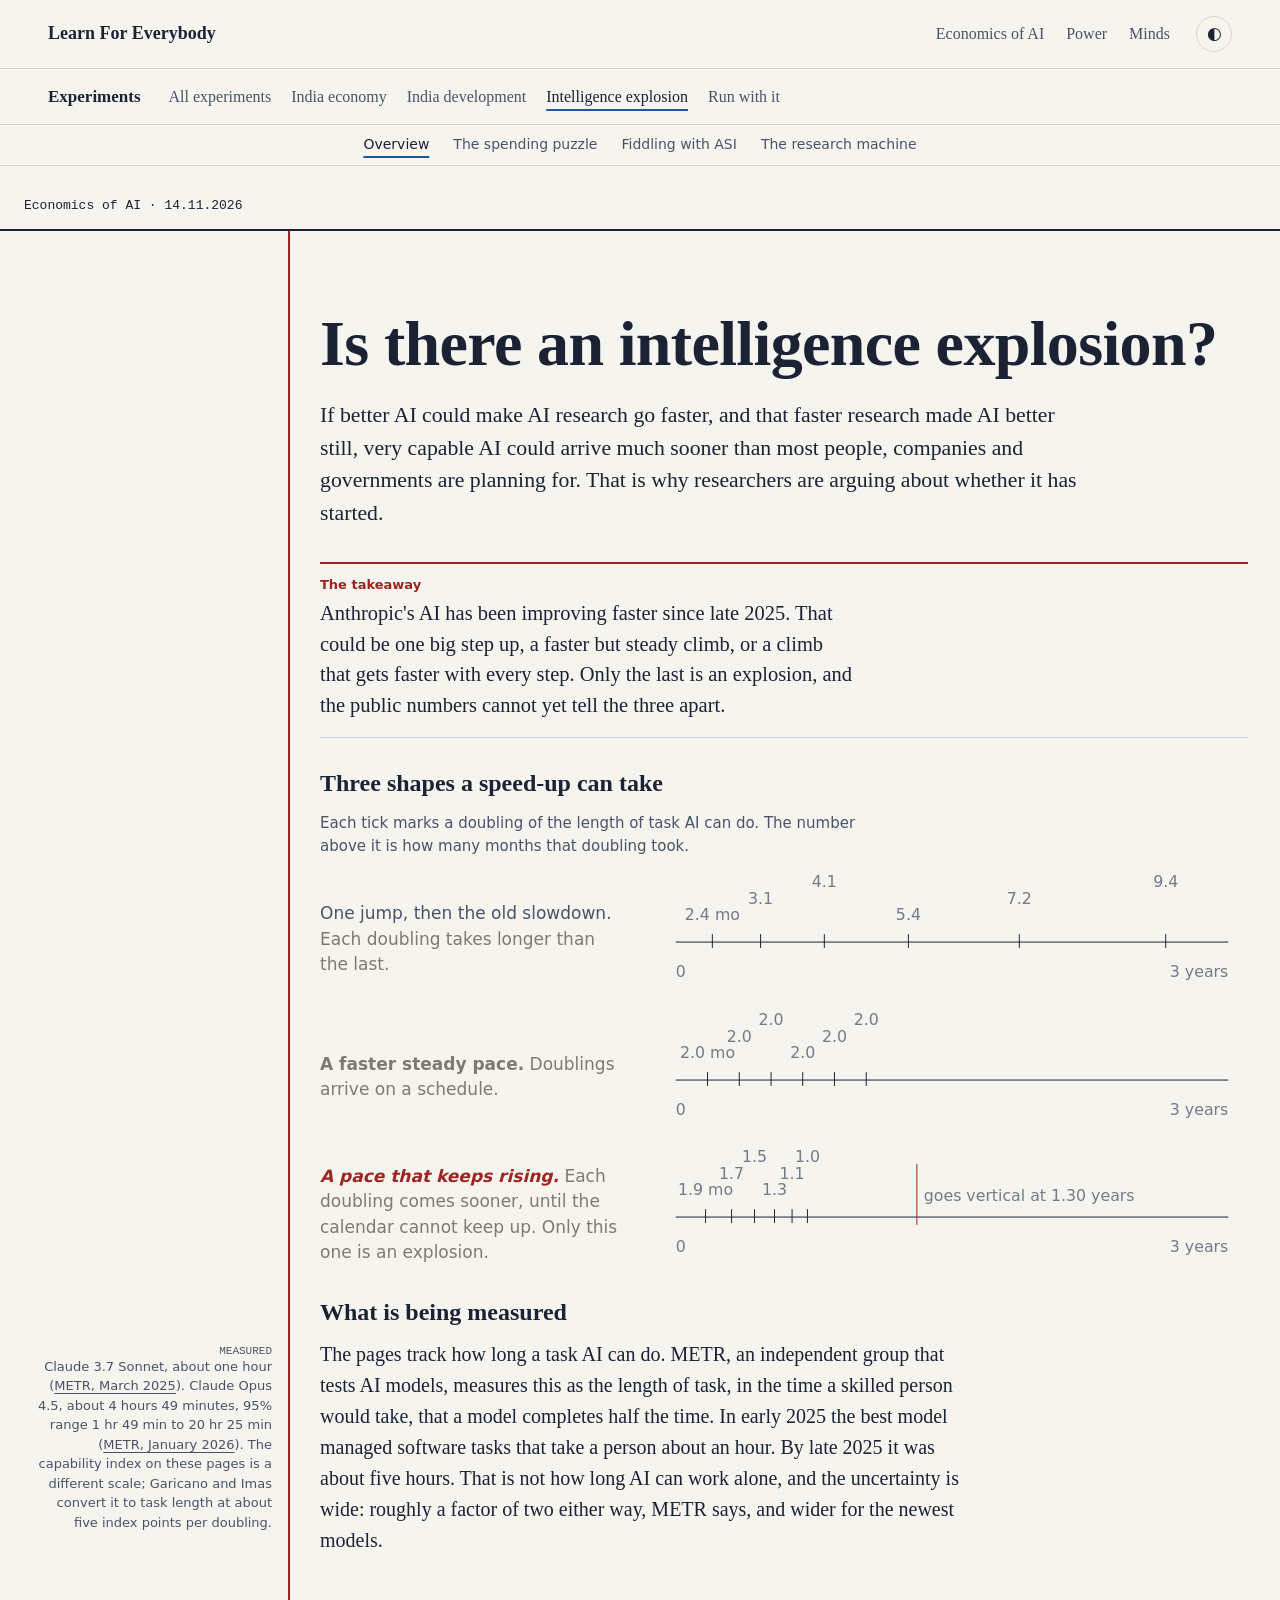
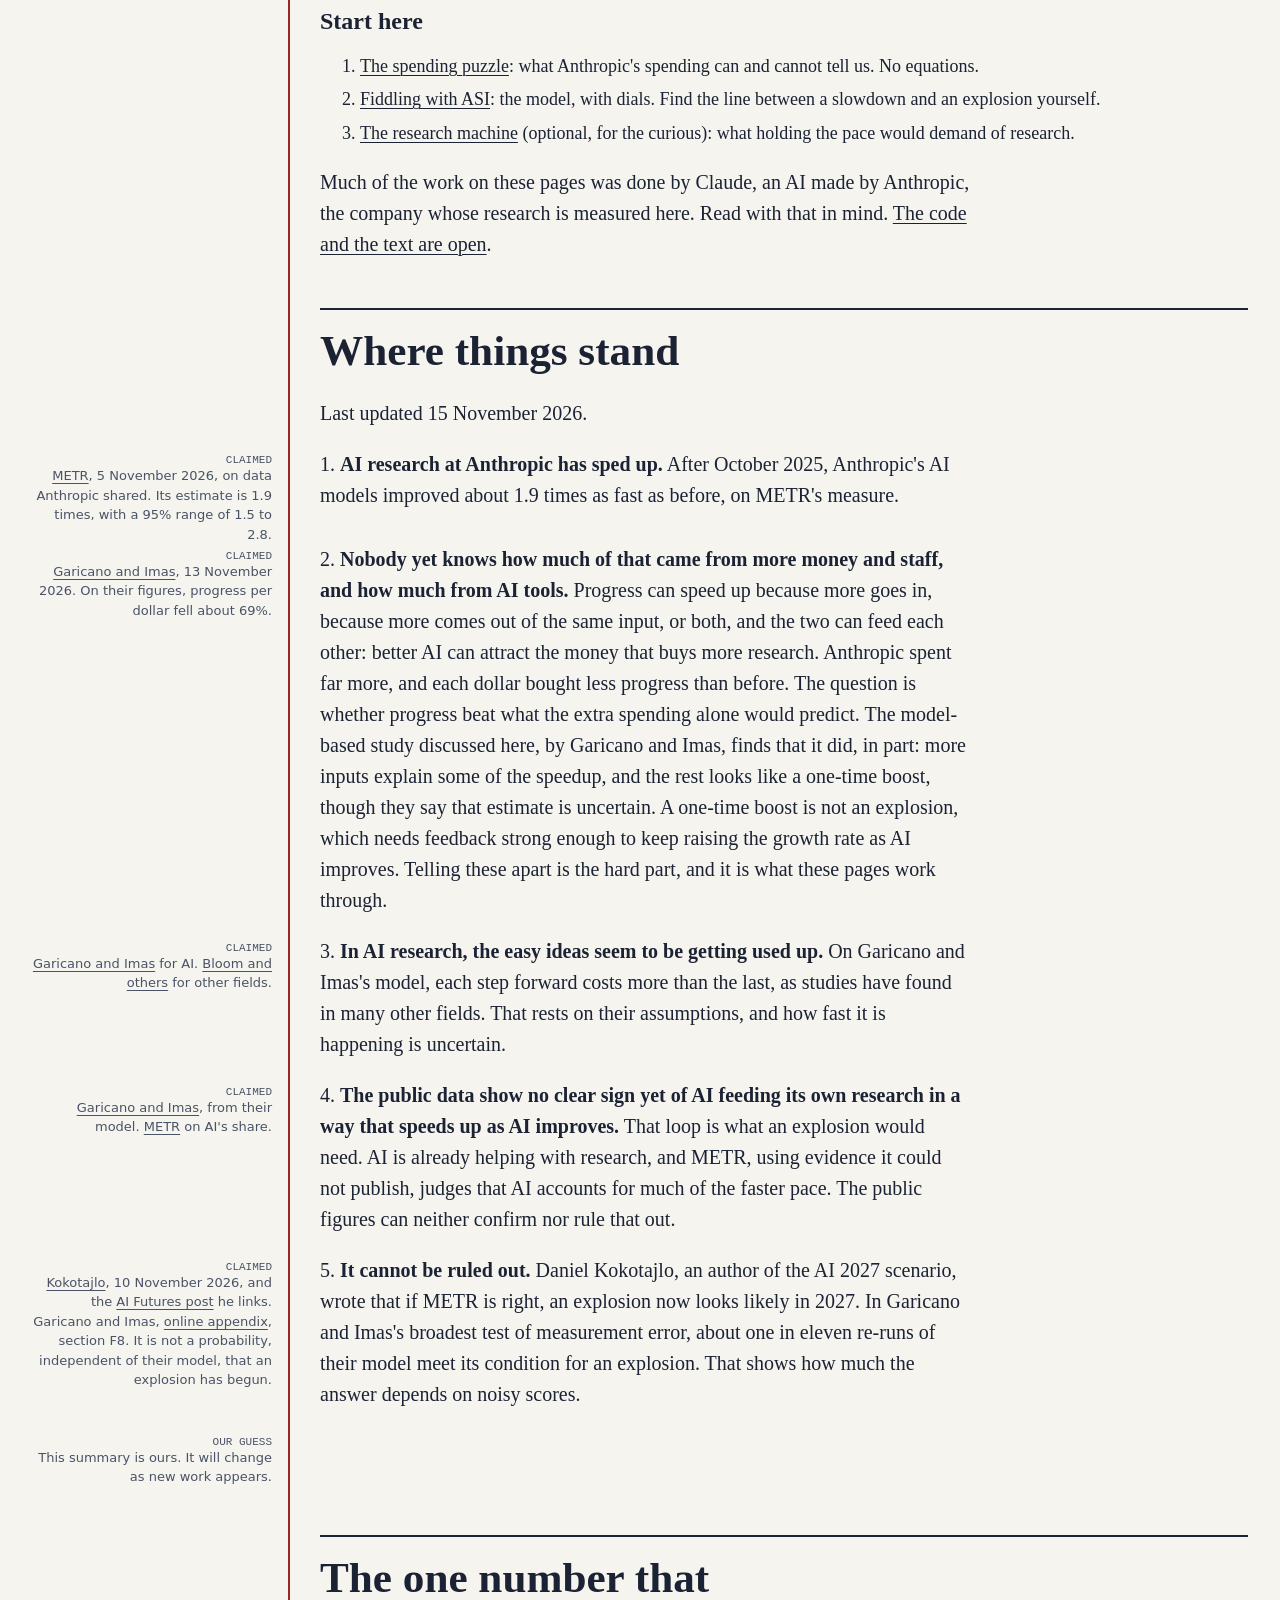
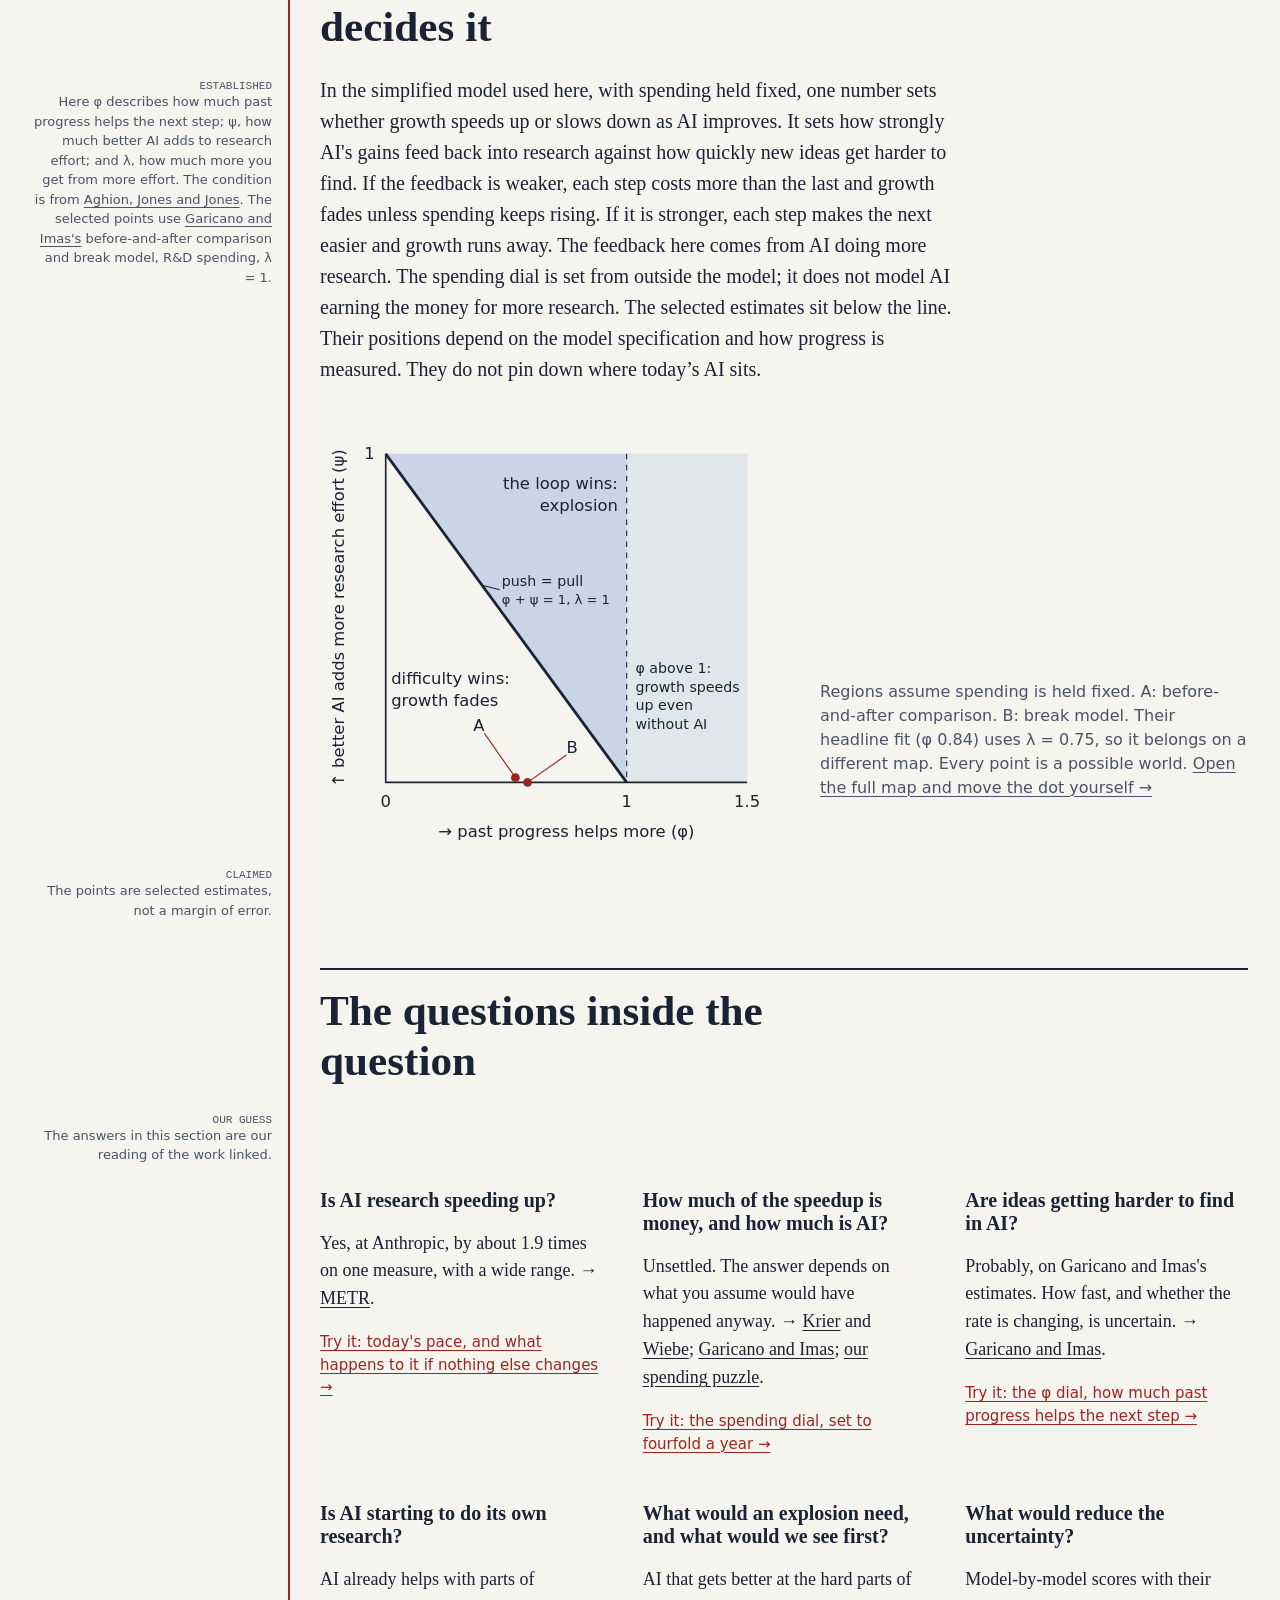
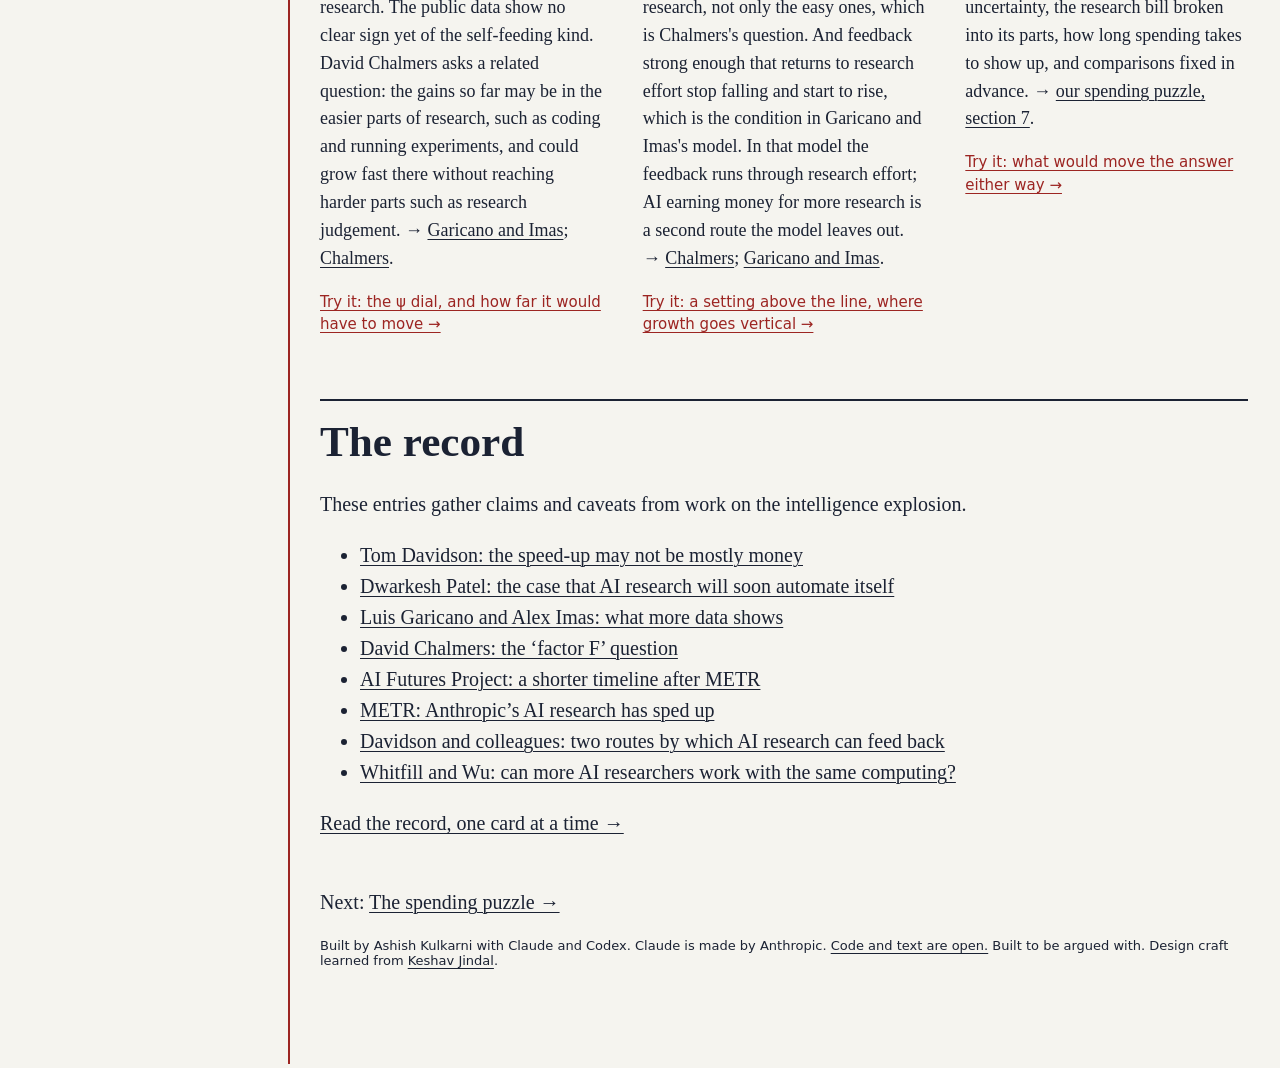
==== commit 2e6bc80a: "Record deck: one card per screen at /intelligence-explosion/record/, Overview teaser; four new cards" ====
--- a/site/experiments/intelligence-explosion/index.html
+++ b/site/experiments/intelligence-explosion/index.html
@@ -1,4 +1,4 @@
-<!doctype html><html lang="en-GB"><head><meta charset="utf-8"><meta name="viewport" content="width=device-width,initial-scale=1"><title>Is there an intelligence explosion? · Learn For Everybody</title><script src="../../assets/lfe-theme.js"></script><link rel="stylesheet" href="../../assets/lfe.css"><link rel="stylesheet" href="../../assets/lfe-topics.css?v=29"><link rel="stylesheet" href="../spending-puzzle/styles.css?v=44"><link rel="icon" href="/favicon.ico" sizes="32x32"><link rel="icon" href="/assets/favicon.svg" type="image/svg+xml"><link rel="apple-touch-icon" href="/apple-touch-icon.png"><meta name="description" content="An intelligence explosion would mean AI improving AI research so strongly that the growth rate of AI&#x27;s abilities keeps rising, instead of settling at a new, faster pace. Researchers, economists and philosophers now disagree about whether one has begun. This page gathers the work worth reading on that question, explains it in plain words, and says how it fits together. We update it as new work appears."><meta property="og:title" content="Is there an intelligence explosion?"><meta property="og:description" content="An intelligence explosion would mean AI improving AI research so strongly that the growth rate of AI&#x27;s abilities keeps rising, instead of settling at a new, faster pace. Researchers, economists and philosophers now disagree about whether one has begun. This page gathers the work worth reading on that question, explains it in plain words, and says how it fits together. We update it as new work appears."></head><body class="hub"><header class="site-bar"><div class="bar-inner">
+<!doctype html><html lang="en-GB"><head><meta charset="utf-8"><meta name="viewport" content="width=device-width,initial-scale=1"><title>Is there an intelligence explosion? · Learn For Everybody</title><script src="../../assets/lfe-theme.js"></script><link rel="stylesheet" href="../../assets/lfe.css"><link rel="stylesheet" href="../../assets/lfe-topics.css?v=29"><link rel="stylesheet" href="../spending-puzzle/styles.css?v=44"><link rel="icon" href="/favicon.ico" sizes="32x32"><link rel="icon" href="/assets/favicon.svg" type="image/svg+xml"><link rel="apple-touch-icon" href="/apple-touch-icon.png"><meta name="description" content="An intelligence explosion would mean AI improving AI research so strongly that the growth rate of AI&#x27;s abilities keeps rising, instead of settling at a new, faster pace. Researchers, economists and philosophers now disagree about whether one has begun. This page gathers the work worth reading on that question, explains it in plain words, and says how it fits together. We update it as new work appears."><meta property="og:title" content="Is there an intelligence explosion?"><meta property="og:description" content="An intelligence explosion would mean AI improving AI research so strongly that the growth rate of AI&#x27;s abilities keeps rising, instead of settling at a new, faster pace. Researchers, economists and philosophers now disagree about whether one has begun. This page gathers the work worth reading on that question, explains it in plain words, and says how it fits together. We update it as new work appears."><meta property="og:image" content="https://lfe.econforeverybody.com/experiments/intelligence-explosion/share.png"><meta property="og:image:width" content="1200"><meta property="og:image:height" content="630"><meta property="og:image:alt" content="Is there an intelligence explosion? Three shapes a speed-up can take."><meta name="twitter:card" content="summary_large_image"><meta property="og:url" content="https://lfe.econforeverybody.com/experiments/intelligence-explosion/"><meta property="og:type" content="article"></head><body class="hub"><header class="site-bar"><div class="bar-inner">
 <a class="wordmark" href="https://lfe.econforeverybody.com/">Learn For Everybody</a>
 <nav aria-label="Topics"><a href="https://lfe.econforeverybody.com/econofai/">Economics of AI</a><a href="https://lfe.econforeverybody.com/power/">Power</a><a href="https://lfe.econforeverybody.com/minds/">Minds</a></nav>
 <button class="theme-toggle icon-toggle" id="themeToggle" type="button" aria-label="Dark mode"><span aria-hidden="true">◐</span><span class="tip" id="themeLabel" aria-hidden="true">Dark mode</span></button>
@@ -22,9 +22,9 @@
 </section><section><h2>The questions inside the question</h2>
 <div class="noted"><p class="summary-note-row" aria-hidden="true"></p><aside class="note"><strong>OUR GUESS</strong> The answers in this section are our reading of the work linked.</aside></div><div class="questions">
 <div class="q"><h3>Is AI research speeding up?</h3><p>Yes, at Anthropic, by about 1.9 times on one measure, with a wide range. → <a href="https://metr.org/blog/2026-11-05-anthropic-ai-rd-acceleration-assessment/">METR</a>.</p><p class="try"><a href="../fiddling-with-asi/?lambda=1&amp;boost=1&amp;spending=1#fiddle">Try it: today's pace, and what happens to it if nothing else changes →</a></p></div>
-<div class="q"><h3>How much of the speedup is money, and how much is AI?</h3><p>Unsettled. The answer depends on what you assume would have happened anyway. → <a href="https://x.com/sebkrier/status/2119182834162340095">Krier</a> and <a href="https://x.com/michael_wiebe/status/2119207429393220041">Wiebe</a>; <a href="#garicano-imas">Garicano and Imas</a>; <a href="../spending-puzzle/">our spending puzzle</a>.</p><p class="try"><a href="../fiddling-with-asi/?lambda=1&amp;boost=1&amp;spending=4#fiddle">Try it: the spending dial, set to fourfold a year →</a></p></div>
-<div class="q"><h3>Are ideas getting harder to find in AI?</h3><p>Probably, on Garicano and Imas's estimates. How fast, and whether the rate is changing, is uncertain. → <a href="#garicano-imas">Garicano and Imas</a>.</p><p class="try"><a href="../fiddling-with-asi/?lambda=1&amp;boost=1&amp;spending=1#fiddle">Try it: the φ dial, how much past progress helps the next step →</a></p></div>
-<div class="q"><h3>Is AI starting to do its own research?</h3><p>AI already helps with parts of research. The public data show no clear sign yet of the self-feeding kind. David Chalmers asks a related question: the gains so far may be in the easier parts of research, such as coding and running experiments, and could grow fast there without reaching harder parts such as research judgement. → <a href="#garicano-imas">Garicano and Imas</a>; <a href="#chalmers">Chalmers</a>.</p><p class="try"><a href="../fiddling-with-asi/?lambda=1&amp;boost=1&amp;spending=1#the-map">Try it: the ψ dial, and how far it would have to move →</a></p></div>
-<div class="q"><h3>What would an explosion need, and what would we see first?</h3><p>AI that gets better at the hard parts of research, not only the easy ones, which is Chalmers's question. And feedback strong enough that returns to research effort stop falling and start to rise, which is the condition in Garicano and Imas's model. In that model the feedback runs through research effort; AI earning money for more research is a second route the model leaves out. → <a href="#chalmers">Chalmers</a>; <a href="#garicano-imas">Garicano and Imas</a>.</p><p class="try"><a href="../fiddling-with-asi/?psi=0.6&amp;lambda=1&amp;boost=1&amp;spending=1#fiddle">Try it: a setting above the line, where growth goes vertical →</a></p></div>
+<div class="q"><h3>How much of the speedup is money, and how much is AI?</h3><p>Unsettled. The answer depends on what you assume would have happened anyway. → <a href="https://x.com/sebkrier/status/2119182834162340095">Krier</a> and <a href="https://x.com/michael_wiebe/status/2119207429393220041">Wiebe</a>; <a href="record/#garicano-imas">Garicano and Imas</a>; <a href="../spending-puzzle/">our spending puzzle</a>.</p><p class="try"><a href="../fiddling-with-asi/?lambda=1&amp;boost=1&amp;spending=4#fiddle">Try it: the spending dial, set to fourfold a year →</a></p></div>
+<div class="q"><h3>Are ideas getting harder to find in AI?</h3><p>Probably, on Garicano and Imas's estimates. How fast, and whether the rate is changing, is uncertain. → <a href="record/#garicano-imas">Garicano and Imas</a>.</p><p class="try"><a href="../fiddling-with-asi/?lambda=1&amp;boost=1&amp;spending=1#fiddle">Try it: the φ dial, how much past progress helps the next step →</a></p></div>
+<div class="q"><h3>Is AI starting to do its own research?</h3><p>AI already helps with parts of research. The public data show no clear sign yet of the self-feeding kind. David Chalmers asks a related question: the gains so far may be in the easier parts of research, such as coding and running experiments, and could grow fast there without reaching harder parts such as research judgement. → <a href="record/#garicano-imas">Garicano and Imas</a>; <a href="record/#chalmers">Chalmers</a>.</p><p class="try"><a href="../fiddling-with-asi/?lambda=1&amp;boost=1&amp;spending=1#the-map">Try it: the ψ dial, and how far it would have to move →</a></p></div>
+<div class="q"><h3>What would an explosion need, and what would we see first?</h3><p>AI that gets better at the hard parts of research, not only the easy ones, which is Chalmers's question. And feedback strong enough that returns to research effort stop falling and start to rise, which is the condition in Garicano and Imas's model. In that model the feedback runs through research effort; AI earning money for more research is a second route the model leaves out. → <a href="record/#chalmers">Chalmers</a>; <a href="record/#garicano-imas">Garicano and Imas</a>.</p><p class="try"><a href="../fiddling-with-asi/?psi=0.6&amp;lambda=1&amp;boost=1&amp;spending=1#fiddle">Try it: a setting above the line, where growth goes vertical →</a></p></div>
 <div class="q"><h3>What would reduce the uncertainty?</h3><p>Model-by-model scores with their uncertainty, the research bill broken into its parts, how long spending takes to show up, and comparisons fixed in advance. → <a href="../spending-puzzle/#chapter-7">our spending puzzle, section 7</a>.</p><p class="try"><a href="../fiddling-with-asi/#takeaway">Try it: what would move the answer either way →</a></p></div></div></section>
-<section><h2>The record</h2><p>Each entry: who and when, what they claim, the kind of evidence, and how it fits with the rest. Newest first.</p><div id="record"><details id="davidson-starting-stock"><summary>Tom Davidson: the speed-up may not be mostly money <span>Tom Davidson, senior research fellow at Forethought. Thread on X, 15 November 2026, with a reply from Alex Imas the same day.</span></summary><p><strong>What they claim.</strong> Garicano and Imas conclude that the faster progress at Anthropic is mostly explained by faster growth in research spending, so we are no closer to an explosion. Davidson argues this rests on how much research Anthropic is assumed to have had before 2024. Using the spending in Anthropic&#x27;s filings, he finds cumulative spending grew about 3.3 times a year before October 2025 and 4.4 times after, while progress went from about 15 to 29 points a year. So each doubling of cumulative spending bought more progress than before: about 9 points, then about 14. On that reading, returns to research rose, which is a step towards the threshold. In his figures, φ rises from about 0.45 to 0.65.</p><p><strong>Kind of evidence.</strong> A re-analysis of Garicano and Imas&#x27;s model with different starting figures. No new data.</p><p><strong>Questions.</strong> How much of the speedup is money, and how much is AI? Are ideas getting harder to find in AI?</p><p><strong>Their caveats.</strong> Davidson says he may have missed something. Imas replied that the right starting figure is not what Anthropic spent but the cumulative research behind everything it began with, including what it inherited from the field, and that this cannot be read from the filings. Their fits put it at $1.0 to $2.1 billion. Near $2 billion, returns look the same before and after October 2025; nearer $1 billion, either returns rose or productivity jumped once. Imas agreed the paper should have been clearer about this.</p><p><strong>How it fits.</strong> It turns the question on this site into one about a single assumption: how much past research Anthropic was building on in early 2024. It bears directly on Fiddling with ASI, whose settings come from Garicano and Imas&#x27;s fits; Davidson points out that their separate before-and-after fits let that starting figure reset between periods. The spending puzzle explains why spending figures alone cannot separate rising returns from a one-time jump.</p><p><strong>How sure.</strong> Claimed. A disagreement about one input to the model, with both sides&#x27; figures shown.</p><p><a href="https://x.com/TomDavidsonX/status/2121674261924323772">Read the original →</a></p></details><details id="dwarkesh-rsi"><summary>Dwarkesh Patel: the case that AI research will soon automate itself <span>Dwarkesh Patel, podcaster and writer. ‘The avalanche that hit math is coming for AI development’, essay with an appendix, 13 November 2026.</span></summary><p><strong>What they claim.</strong> His median year for automated researchers to match the best human AI researchers is 2028, assuming labs do not intentionally slow down; he gives a 25% chance this happens after 2032. He expects AI at least as good as top human experts in every field by 2030, possibly sooner. His reasons: AI already speeds up AI research; in fields where answers can be checked, such as maths, AI went from weak to beyond the best humans within a few years; and most of AI research can be checked too, through training results, test scores and efficiency. Once research is automated, he sets AI improving its own research against ideas getting harder to find. If AI wins, he expects a ‘software-only singularity’; if difficulty wins, a ‘spark’ of three to six years of progress in one year, then a slowdown until more computing is built. He calls the two equally likely.</p><p><strong>Kind of evidence.</strong> An argument with forecasts, drawing on figures published by METR and the labs. No new data.</p><p><strong>Questions.</strong> Is AI starting to do its own research? What would an explosion need, and what would we see first?</p><p><strong>Their caveats.</strong> He gives a 25% chance that full automation comes after 2032, mainly because AI may still be unable to learn on the job. He grants that experiments, data and choosing what to measure are real bottlenecks that make the fastest takeoff less likely. His probabilities are personal judgements.</p><p><strong>How it fits.</strong> The strongest case for an explosion on this page, and the closest to its framing: <a href="../fiddling-with-asi/#stories">stories 4 and 5 in Fiddling with ASI</a> show the shape of his two outcomes, though story 4&#x27;s spark is smaller than his. It answers Chalmers directly, arguing that research judgement can partly be checked and trained; Toby Ord, whom he quotes, doubts that AI can yet ask the deep questions. It supplies the half our research machine leaves out: the machine works out how much research labour holding the pace would need, and Dwarkesh argues AI researchers will supply it. Like Garicano and Imas, he notes that labs must roughly quadruple their research computing each year just to hold the pace. Where Garicano and Imas find no clear sign yet of AI feeding its own research in the public data, his evidence is what the labs report from inside.</p><p><strong>How sure.</strong> Claimed. A forecast built on an argument. We checked four figures he cites against their sources: METR&#x27;s guess that about 80% of Anthropic&#x27;s October 2026 speedup came from AI, which METR calls subjective; Anthropic&#x27;s report that Claude ‘leads’ 26% of its AI research work as of August 2026, up from under 1% in February, where ‘leads’ means completing most of a task end to end while a human supervises; OpenAI&#x27;s report that its 90th-percentile researcher uses more than $7,000 of AI tokens a day; and OpenAI&#x27;s report that its agents found a proof for the Navier–Stokes Millennium Prize problem about 88 hours after the first agents started, followed by about 17 more hours for formalization and verification in Lean. OpenAI researchers directed groups of agents, moved resources between problems and shared intermediate findings; the Navier–Stokes work used about 130 billion output tokens. We did not check his other figures.</p><p><a href="https://www.dwarkesh.com/p/rsi">Read the original →</a></p></details><details id="garicano-imas"><summary>Luis Garicano and Alex Imas: what more data shows <span>Luis Garicano and Alex Imas, economists. ‘Are we approaching an intelligence explosion?’, Silicon Continent, 13 November 2026, with an online appendix.</span></summary><p><strong>What they claim.</strong> Using Anthropic&#x27;s filings, METR&#x27;s chart and their own staff estimates: progress per dollar fell about 69% and per technical employee about 38%. Fitting a standard model of research to sixteen model scores, more inputs explain part of the speedup (at most about half, in their most generous version) and the rest looks like a one-time jump in research effectiveness. On their model, ideas are getting harder to find, at a similar rate before and after October 2025; that rests on their assumptions, and the estimates are imprecise. No clear sign yet of AI supplying research input that grows with capability.</p><p><strong>Kind of evidence.</strong> Measurement and a fitted model.</p><p><strong>Questions.</strong> How much of the speedup is money, and how much is AI? Are ideas getting harder to find? Is AI starting to do its own research?</p><p><strong>Their caveats.</strong> Staff numbers are their estimates from published shares; the final score falls inside their effort-only forecast&#x27;s margin of error; the most generous jump estimate is not statistically clear; with a one-year research delay the per-dollar fall shrinks from about 69% to about 40% (from 64% to 10% in a January-to-September comparison); in their broadest test of measurement error, about one in eleven re-runs of their model meet its explosion condition, which is not a probability, independent of their model, that one has begun; results are model comparisons, not measured effects of AI tools. Their appendix says they worked with Gemini Carbon, Fable 5.2 and Astra.</p><p><strong>How it fits.</strong> The fullest analysis of the spending puzzle we have found. Its broad reading sits near Krier&#x27;s, with a one-time boost that the per-dollar chart could not show. It does not contradict METR&#x27;s guess about AI&#x27;s share, which concerns a later date.</p><p><strong>How sure.</strong> Claimed. Arithmetic checked against the filings; the model was not refitted by us.</p><p><a href="https://www.siliconcontinent.com/p/are-we-approaching-an-intelligence">Read the original →</a></p></details><details id="chalmers"><summary>David Chalmers: the ‘factor F’ question <span>David Chalmers, philosopher. Post on X, 11 November 2026, with replies to 12 November.</span></summary><p><strong>What they claim.</strong> Several researchers read METR&#x27;s 2x speedup as support for an intelligence explosion around 2027. Chalmers asks how that reasoning works. He describes the main rival view, which he calls the &quot;factor F hypothesis&quot;, and says he does not know whether it is true: there is at least one capacity F (he suggests creativity, research vision or planning) that an AI must have to reach superhuman research, and that is hard enough to build that leading systems will not have it soon. The 2x speedup, he says, reflects gains in other capacities G, such as coding and experiments, where the speedup may be larger, perhaps 10x. Under the F hypothesis, G can explode on its own and give an &quot;intelligence subexplosion&quot; below general intelligence. He does not see why the speedup makes the F hypothesis much less likely. Routes from 2x to an explosion in 2027 need &quot;huge premises&quot;, such as extrapolating ever-faster speedups. He adds that he is worried about near-term superintelligence all the same.</p><p><strong>Kind of evidence.</strong> An argument about what the evidence shows. No new data.</p><p><strong>Questions.</strong> Is AI starting to do its own research? What would an explosion need?</p><p><strong>How it fits.</strong> It gives a name to a gap the economics leaves open. Garicano and Imas find a one-time jump in research effectiveness &quot;consistent with&quot; coding agents. Chalmers&#x27;s picture would predict gains of that kind if they come in G and not F. He also allows that G could improve itself fast, a &quot;subexplosion&quot; below general intelligence. The research machine cannot show this directly: its σ setting is about research labour against computing, not about one research skill against another. Chalmers&#x27;s F is a bottleneck of the second kind. Replies push back. Daniel Kokotajlo: many candidate Fs have been proposed before and overtaken quickly. One reply suggests strong G could let AI build F itself, and Chalmers grants the point. Peli Grietzer offers a reading Chalmers endorses: METR&#x27;s report is evidence for &quot;if general ASI is coming soon then general ASI is coming very soon&quot;.</p><p><strong>How sure.</strong> Claimed. An argument about what the evidence shows; no new data.</p><p><a href="https://x.com/davidchalmers42/status/2120551211195642338">Read the original →</a></p></details></div></section><p class="next-page">Next: <a href="../spending-puzzle/">The spending puzzle →</a></p><footer class="colophon">Built by Ashish Kulkarni with Claude and Codex. Claude is made by Anthropic. <a href="https://github.com/ashishefe/lfe-research-machine">Code and text are open.</a> Built to be argued with. Design craft learned from <a href="https://x.com/Keshavatearth">Keshav Jindal</a>.</footer></main><script src="app.js"></script></body></html>+<section><h2>The record</h2><p>These entries gather claims and caveats from work on the intelligence explosion.</p><ul id="record"><li id="davidson-starting-stock"><a href="record/#davidson-starting-stock">Tom Davidson: the speed-up may not be mostly money</a></li><li id="dwarkesh-rsi"><a href="record/#dwarkesh-rsi">Dwarkesh Patel: the case that AI research will soon automate itself</a></li><li id="garicano-imas"><a href="record/#garicano-imas">Luis Garicano and Alex Imas: what more data shows</a></li><li id="chalmers"><a href="record/#chalmers">David Chalmers: the ‘factor F’ question</a></li><li id="ai-futures-timelines"><a href="record/#ai-futures-timelines">AI Futures Project: a shorter timeline after METR</a></li><li id="metr-anthropic-assessment"><a href="record/#metr-anthropic-assessment">METR: Anthropic’s AI research has sped up</a></li><li id="davidson-innovation-networks"><a href="record/#davidson-innovation-networks">Davidson and colleagues: two routes by which AI research can feed back</a></li><li id="whitfill-wu-compute"><a href="record/#whitfill-wu-compute">Whitfill and Wu: can more AI researchers work with the same computing?</a></li></ul><p><a href="record/">Read the record, one card at a time →</a></p></section><p class="next-page">Next: <a href="../spending-puzzle/">The spending puzzle →</a></p><footer class="colophon">Built by Ashish Kulkarni with Claude and Codex. Claude is made by Anthropic. <a href="https://github.com/ashishefe/lfe-research-machine">Code and text are open.</a> Built to be argued with. Design craft learned from <a href="https://x.com/Keshavatearth">Keshav Jindal</a>.</footer></main><script src="app.js"></script></body></html>
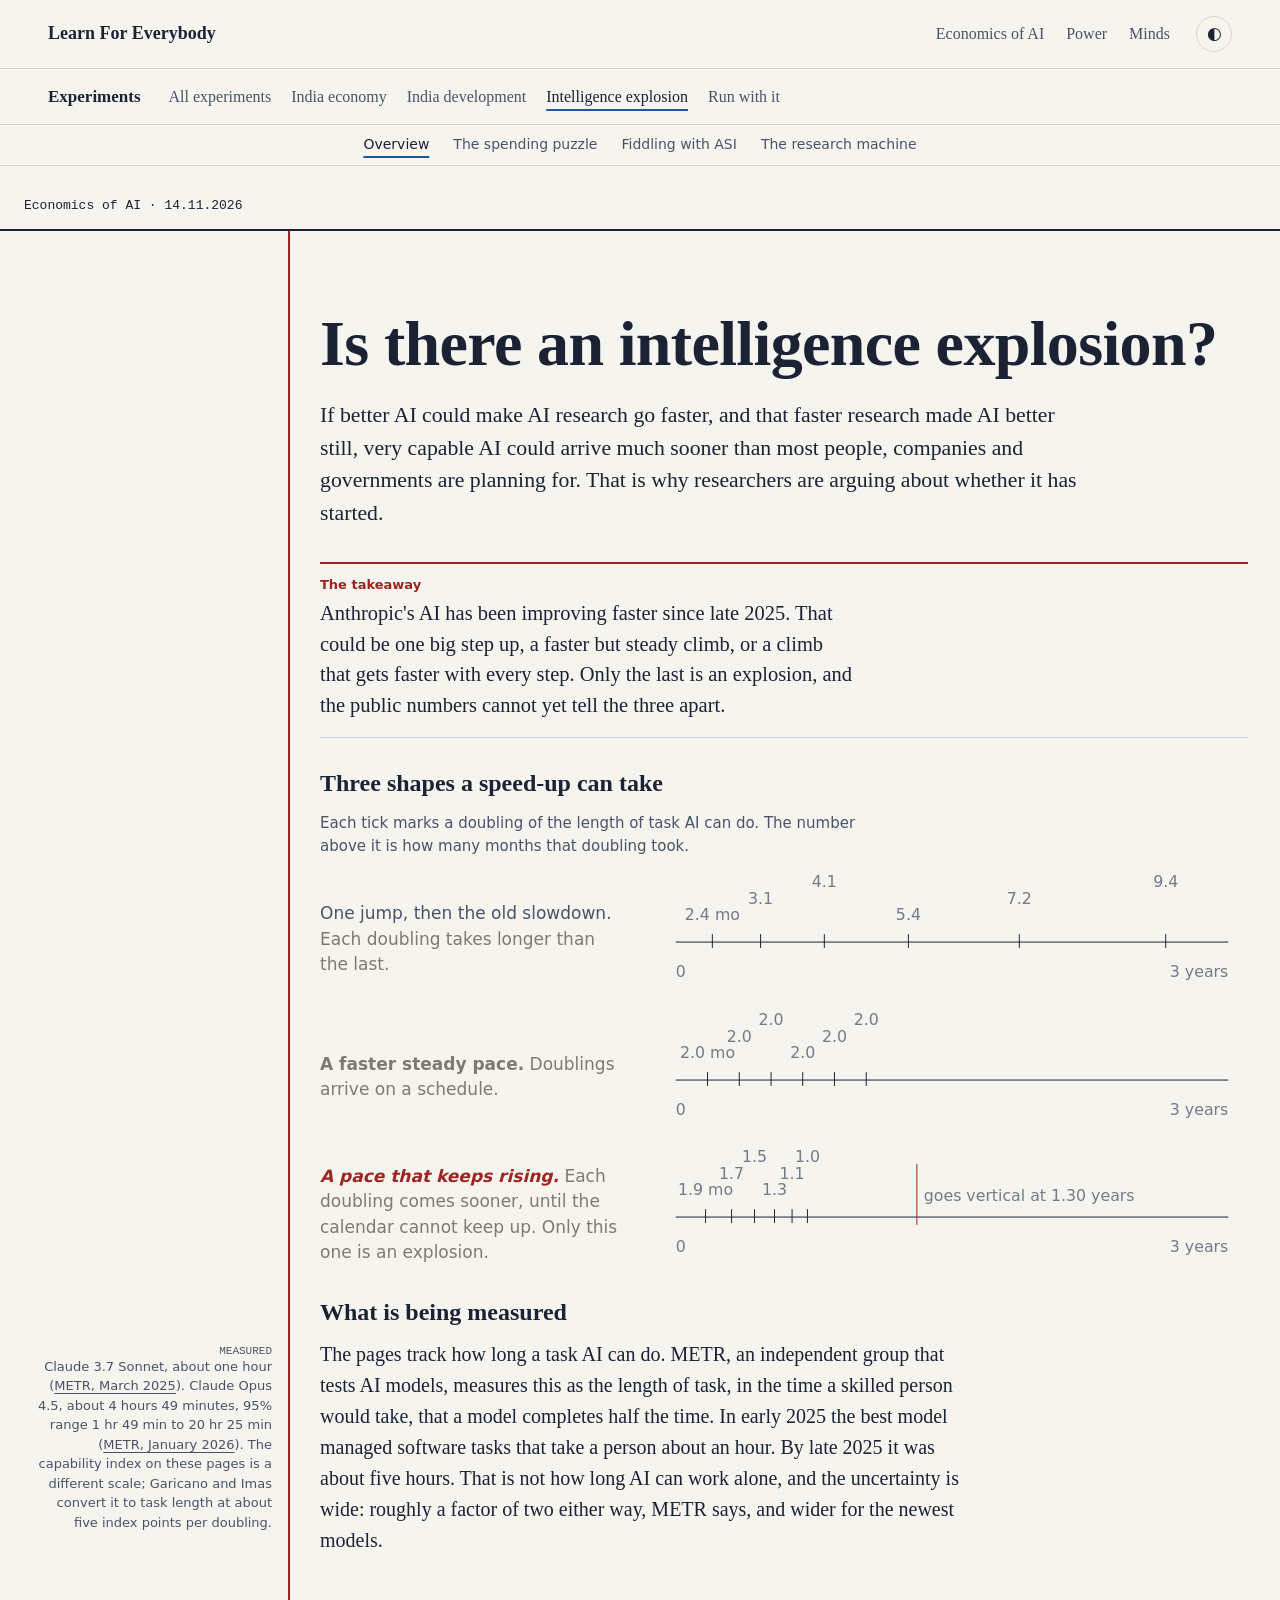
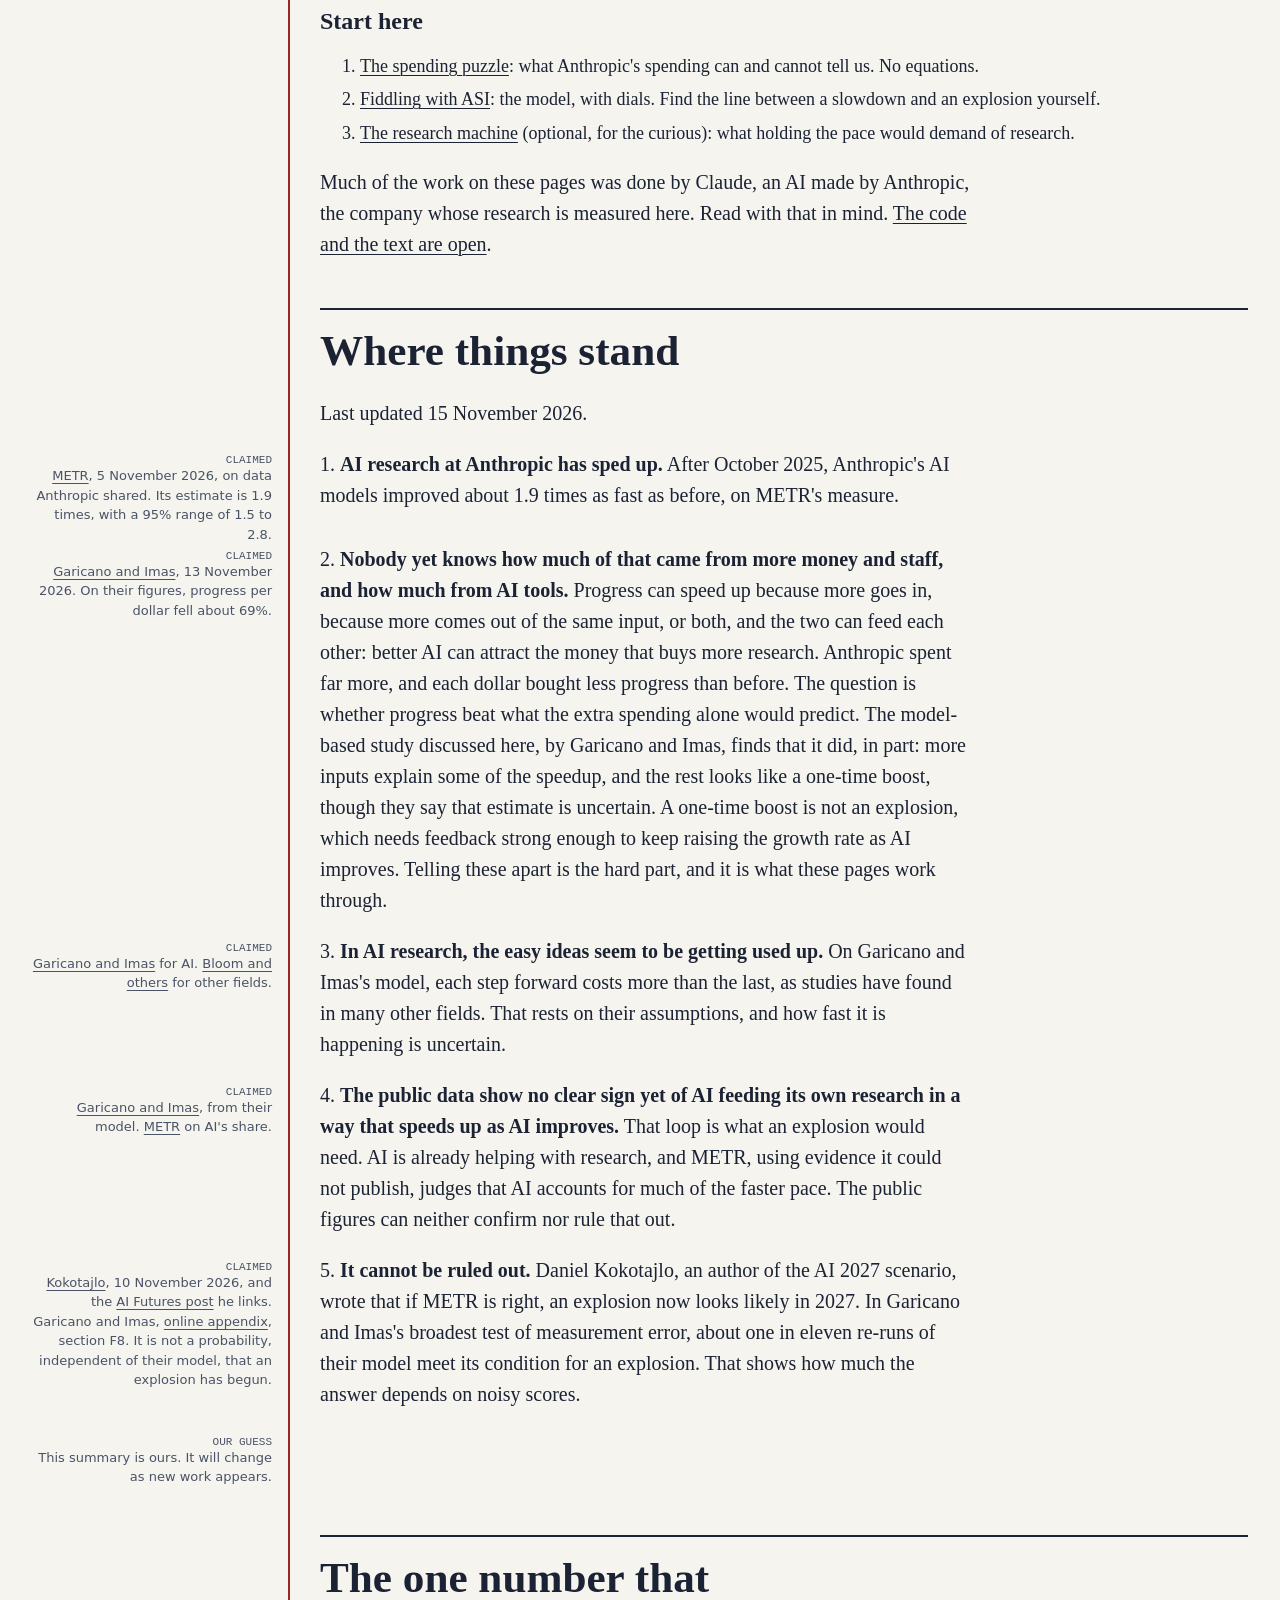
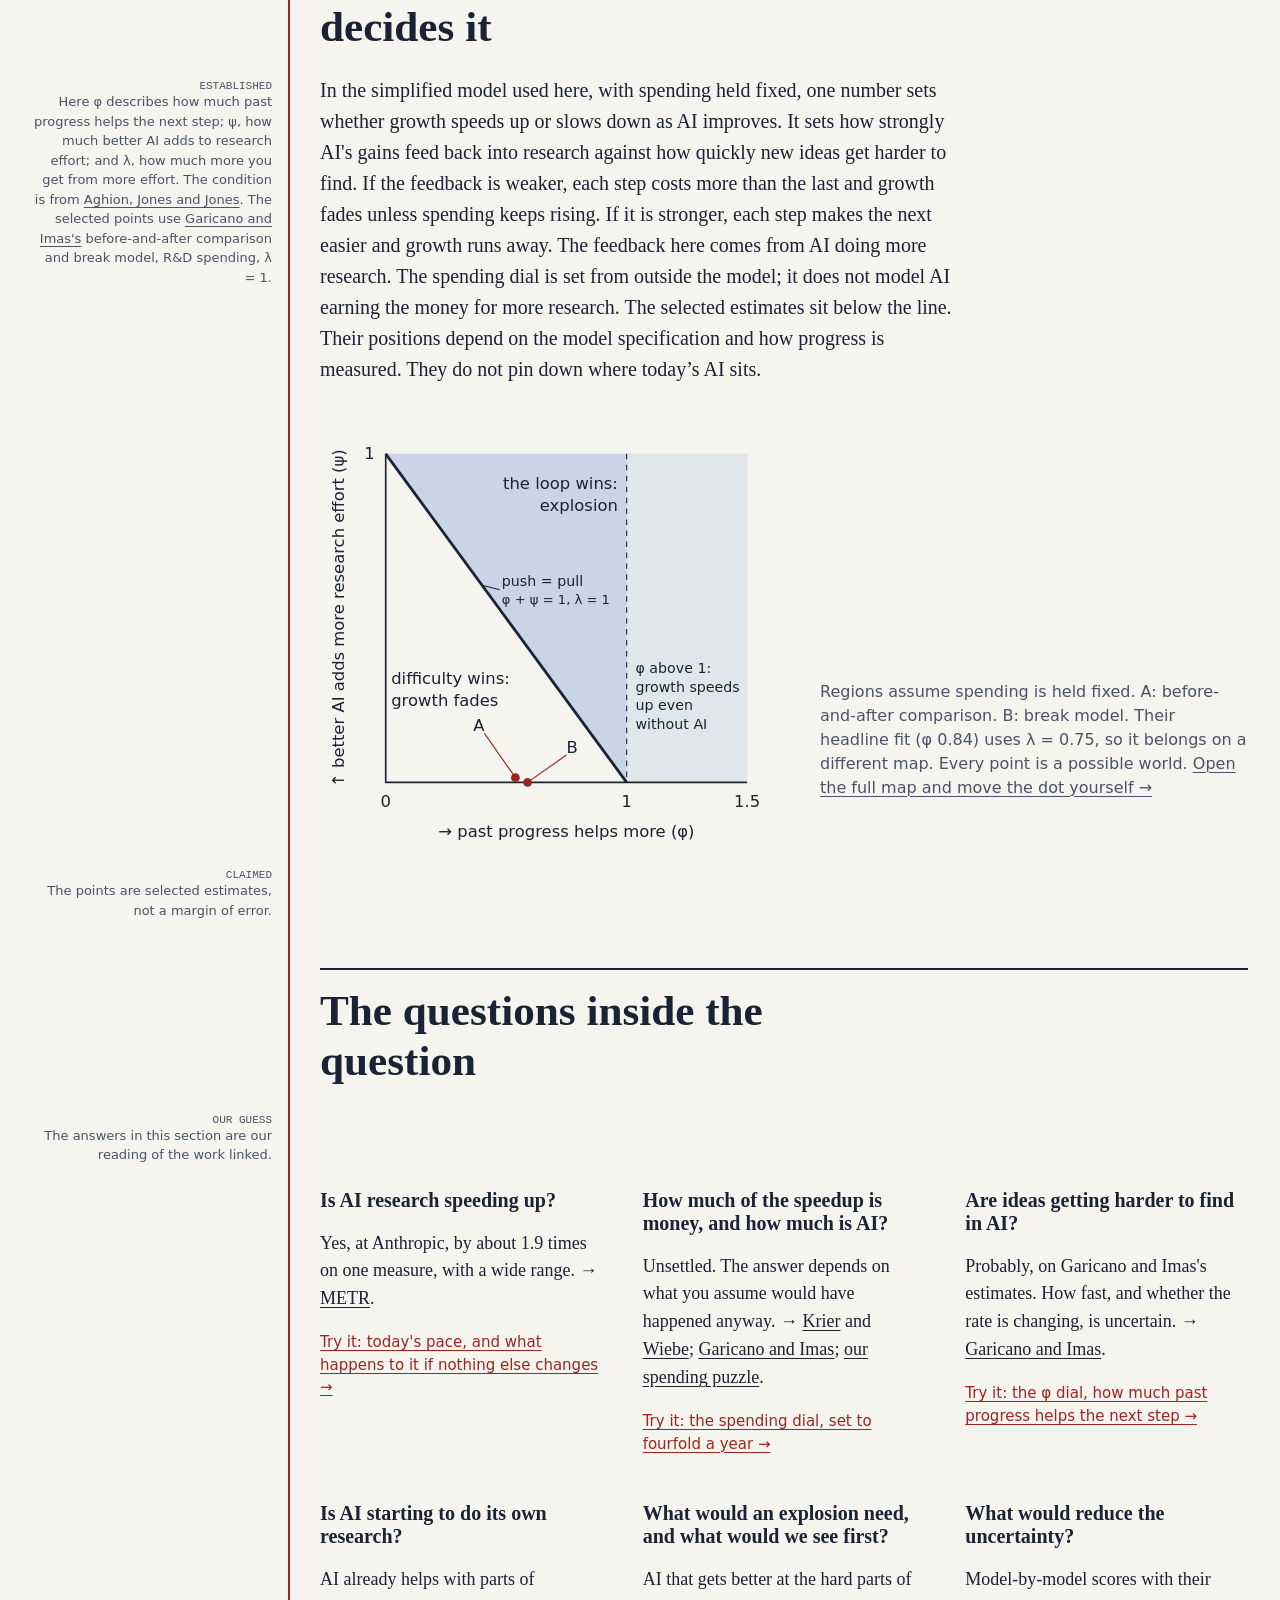
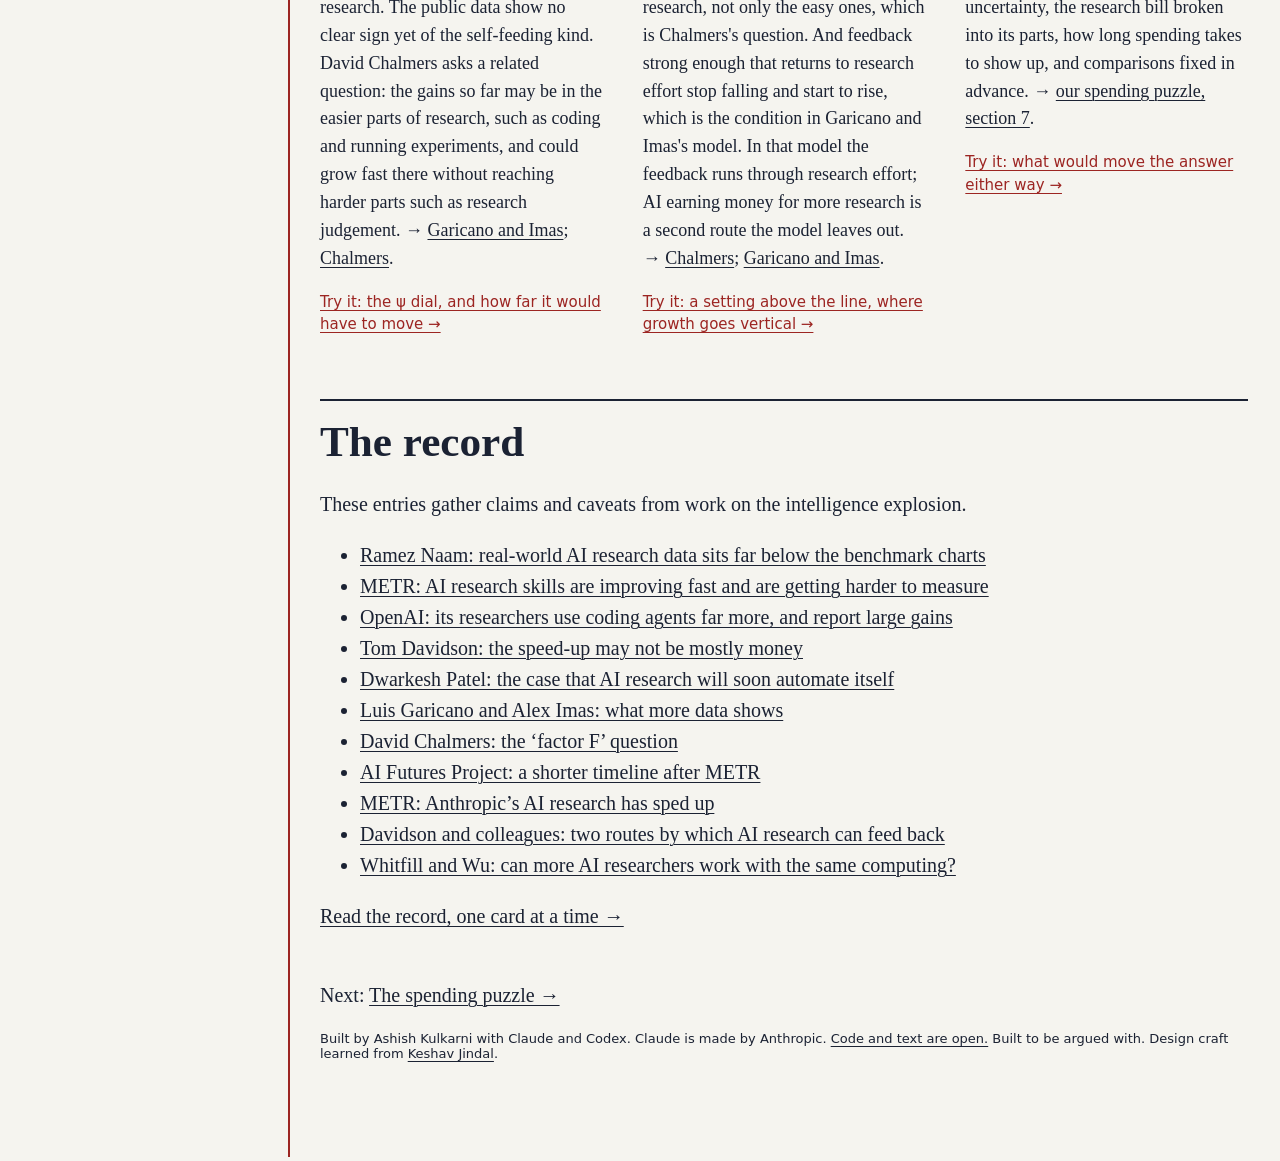
==== commit e2d5aafb: "Record: three cards (OpenAI internal-use reports, METR 20 Nov capability update, Naam's critique), M" ====
--- a/site/experiments/intelligence-explosion/index.html
+++ b/site/experiments/intelligence-explosion/index.html
@@ -27,4 +27,4 @@
 <div class="q"><h3>Is AI starting to do its own research?</h3><p>AI already helps with parts of research. The public data show no clear sign yet of the self-feeding kind. David Chalmers asks a related question: the gains so far may be in the easier parts of research, such as coding and running experiments, and could grow fast there without reaching harder parts such as research judgement. → <a href="record/#garicano-imas">Garicano and Imas</a>; <a href="record/#chalmers">Chalmers</a>.</p><p class="try"><a href="../fiddling-with-asi/?lambda=1&amp;boost=1&amp;spending=1#the-map">Try it: the ψ dial, and how far it would have to move →</a></p></div>
 <div class="q"><h3>What would an explosion need, and what would we see first?</h3><p>AI that gets better at the hard parts of research, not only the easy ones, which is Chalmers's question. And feedback strong enough that returns to research effort stop falling and start to rise, which is the condition in Garicano and Imas's model. In that model the feedback runs through research effort; AI earning money for more research is a second route the model leaves out. → <a href="record/#chalmers">Chalmers</a>; <a href="record/#garicano-imas">Garicano and Imas</a>.</p><p class="try"><a href="../fiddling-with-asi/?psi=0.6&amp;lambda=1&amp;boost=1&amp;spending=1#fiddle">Try it: a setting above the line, where growth goes vertical →</a></p></div>
 <div class="q"><h3>What would reduce the uncertainty?</h3><p>Model-by-model scores with their uncertainty, the research bill broken into its parts, how long spending takes to show up, and comparisons fixed in advance. → <a href="../spending-puzzle/#chapter-7">our spending puzzle, section 7</a>.</p><p class="try"><a href="../fiddling-with-asi/#takeaway">Try it: what would move the answer either way →</a></p></div></div></section>
-<section><h2>The record</h2><p>These entries gather claims and caveats from work on the intelligence explosion.</p><ul id="record"><li id="davidson-starting-stock"><a href="record/#davidson-starting-stock">Tom Davidson: the speed-up may not be mostly money</a></li><li id="dwarkesh-rsi"><a href="record/#dwarkesh-rsi">Dwarkesh Patel: the case that AI research will soon automate itself</a></li><li id="garicano-imas"><a href="record/#garicano-imas">Luis Garicano and Alex Imas: what more data shows</a></li><li id="chalmers"><a href="record/#chalmers">David Chalmers: the ‘factor F’ question</a></li><li id="ai-futures-timelines"><a href="record/#ai-futures-timelines">AI Futures Project: a shorter timeline after METR</a></li><li id="metr-anthropic-assessment"><a href="record/#metr-anthropic-assessment">METR: Anthropic’s AI research has sped up</a></li><li id="davidson-innovation-networks"><a href="record/#davidson-innovation-networks">Davidson and colleagues: two routes by which AI research can feed back</a></li><li id="whitfill-wu-compute"><a href="record/#whitfill-wu-compute">Whitfill and Wu: can more AI researchers work with the same computing?</a></li></ul><p><a href="record/">Read the record, one card at a time →</a></p></section><p class="next-page">Next: <a href="../spending-puzzle/">The spending puzzle →</a></p><footer class="colophon">Built by Ashish Kulkarni with Claude and Codex. Claude is made by Anthropic. <a href="https://github.com/ashishefe/lfe-research-machine">Code and text are open.</a> Built to be argued with. Design craft learned from <a href="https://x.com/Keshavatearth">Keshav Jindal</a>.</footer></main><script src="app.js"></script></body></html>+<section><h2>The record</h2><p>These entries gather claims and caveats from work on the intelligence explosion.</p><ul id="record"><li id="naam-charts-wrong"><a href="record/#naam-charts-wrong">Ramez Naam: real-world AI research data sits far below the benchmark charts</a></li><li id="metr-th2-capability-update"><a href="record/#metr-th2-capability-update">METR: AI research skills are improving fast and are getting harder to measure</a></li><li id="openai-research-acceleration"><a href="record/#openai-research-acceleration">OpenAI: its researchers use coding agents far more, and report large gains</a></li><li id="davidson-starting-stock"><a href="record/#davidson-starting-stock">Tom Davidson: the speed-up may not be mostly money</a></li><li id="dwarkesh-rsi"><a href="record/#dwarkesh-rsi">Dwarkesh Patel: the case that AI research will soon automate itself</a></li><li id="garicano-imas"><a href="record/#garicano-imas">Luis Garicano and Alex Imas: what more data shows</a></li><li id="chalmers"><a href="record/#chalmers">David Chalmers: the ‘factor F’ question</a></li><li id="ai-futures-timelines"><a href="record/#ai-futures-timelines">AI Futures Project: a shorter timeline after METR</a></li><li id="metr-anthropic-assessment"><a href="record/#metr-anthropic-assessment">METR: Anthropic’s AI research has sped up</a></li><li id="davidson-innovation-networks"><a href="record/#davidson-innovation-networks">Davidson and colleagues: two routes by which AI research can feed back</a></li><li id="whitfill-wu-compute"><a href="record/#whitfill-wu-compute">Whitfill and Wu: can more AI researchers work with the same computing?</a></li></ul><p><a href="record/">Read the record, one card at a time →</a></p></section><p class="next-page">Next: <a href="../spending-puzzle/">The spending puzzle →</a></p><footer class="colophon">Built by Ashish Kulkarni with Claude and Codex. Claude is made by Anthropic. <a href="https://github.com/ashishefe/lfe-research-machine">Code and text are open.</a> Built to be argued with. Design craft learned from <a href="https://x.com/Keshavatearth">Keshav Jindal</a>.</footer></main><script src="app.js"></script></body></html>
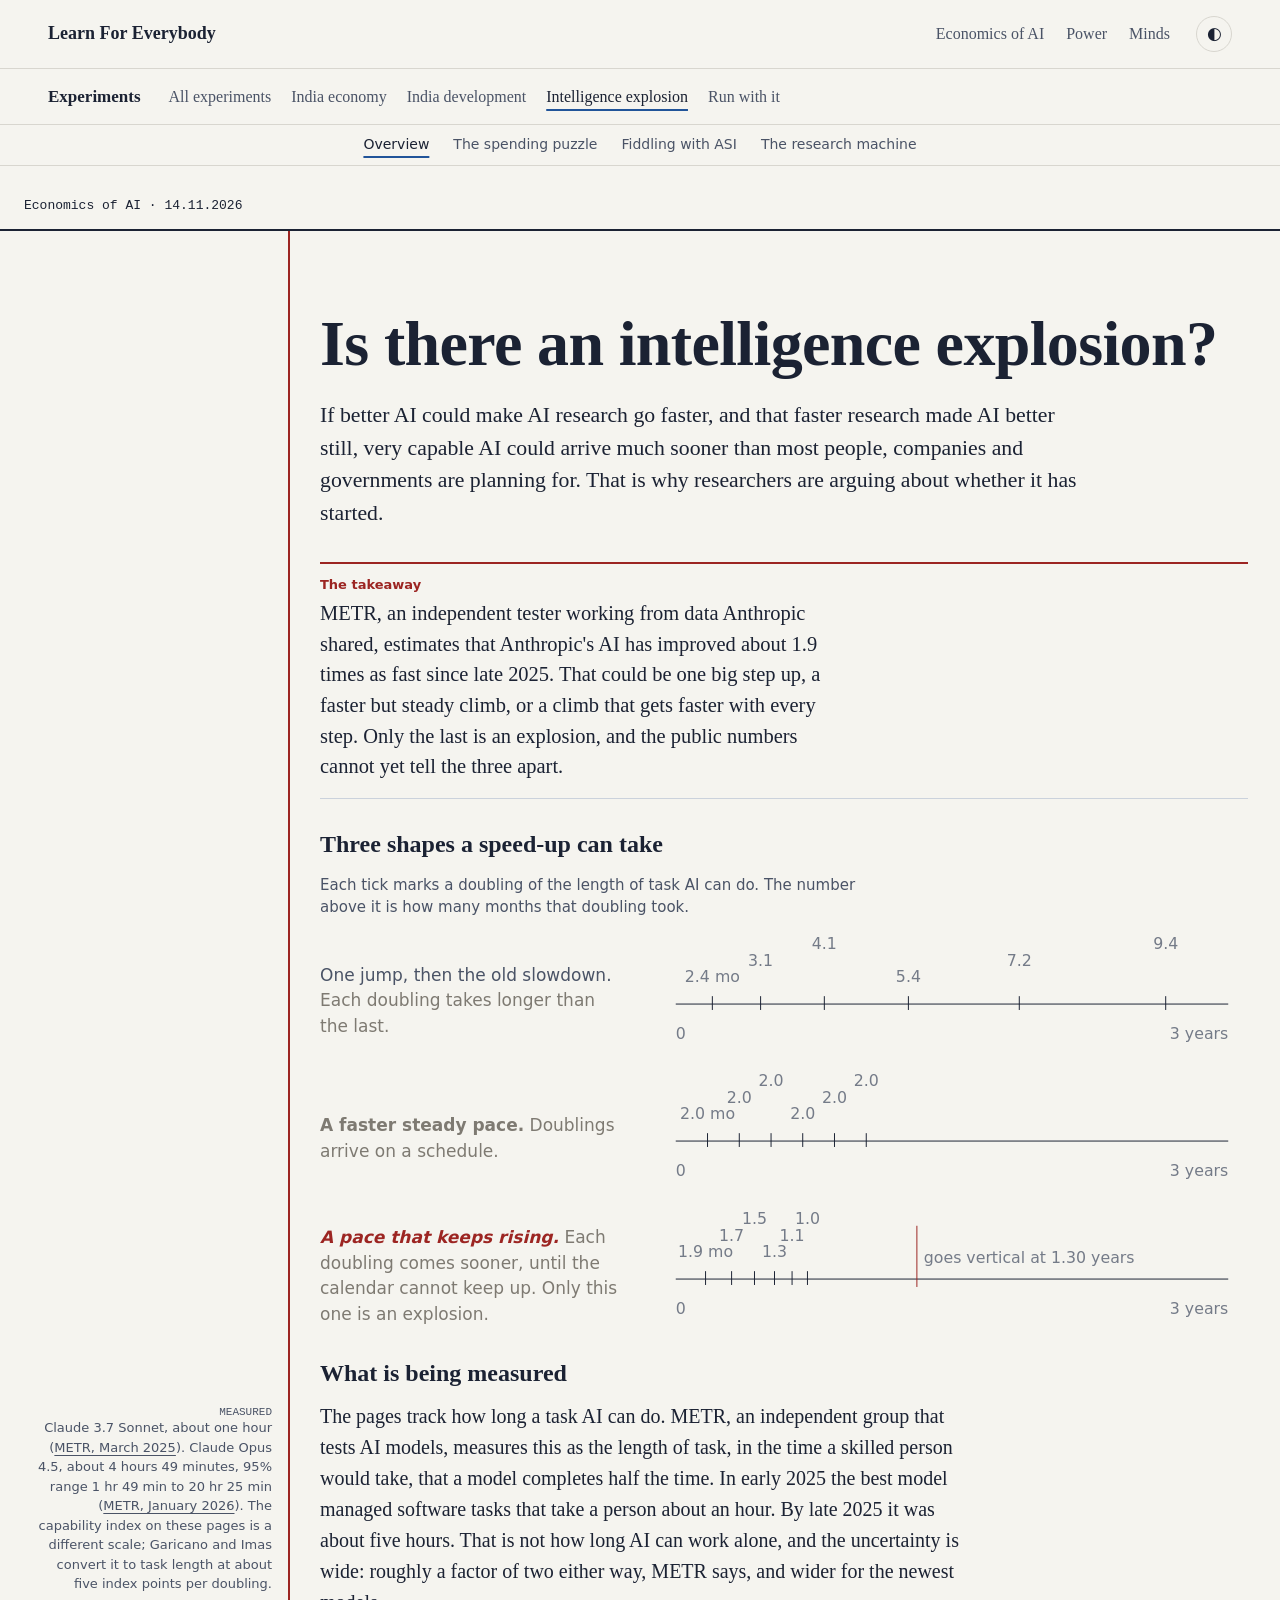
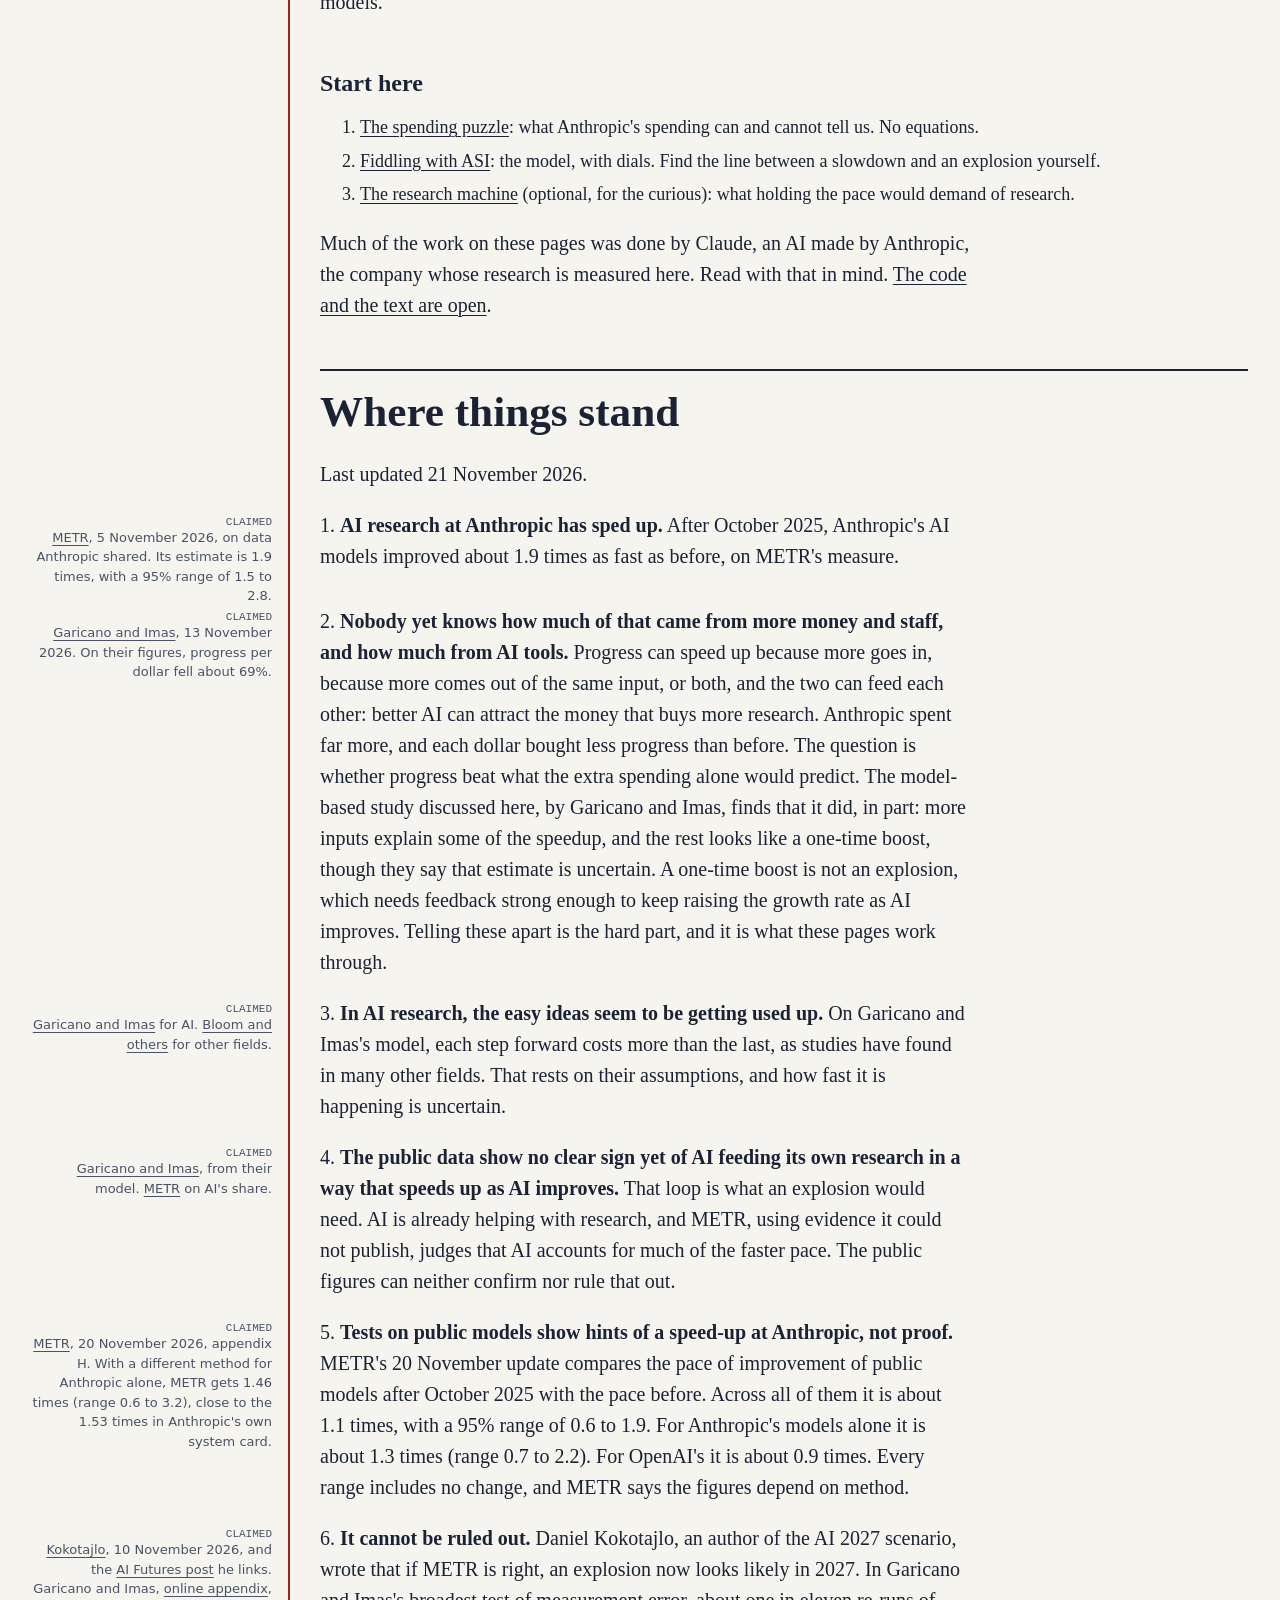
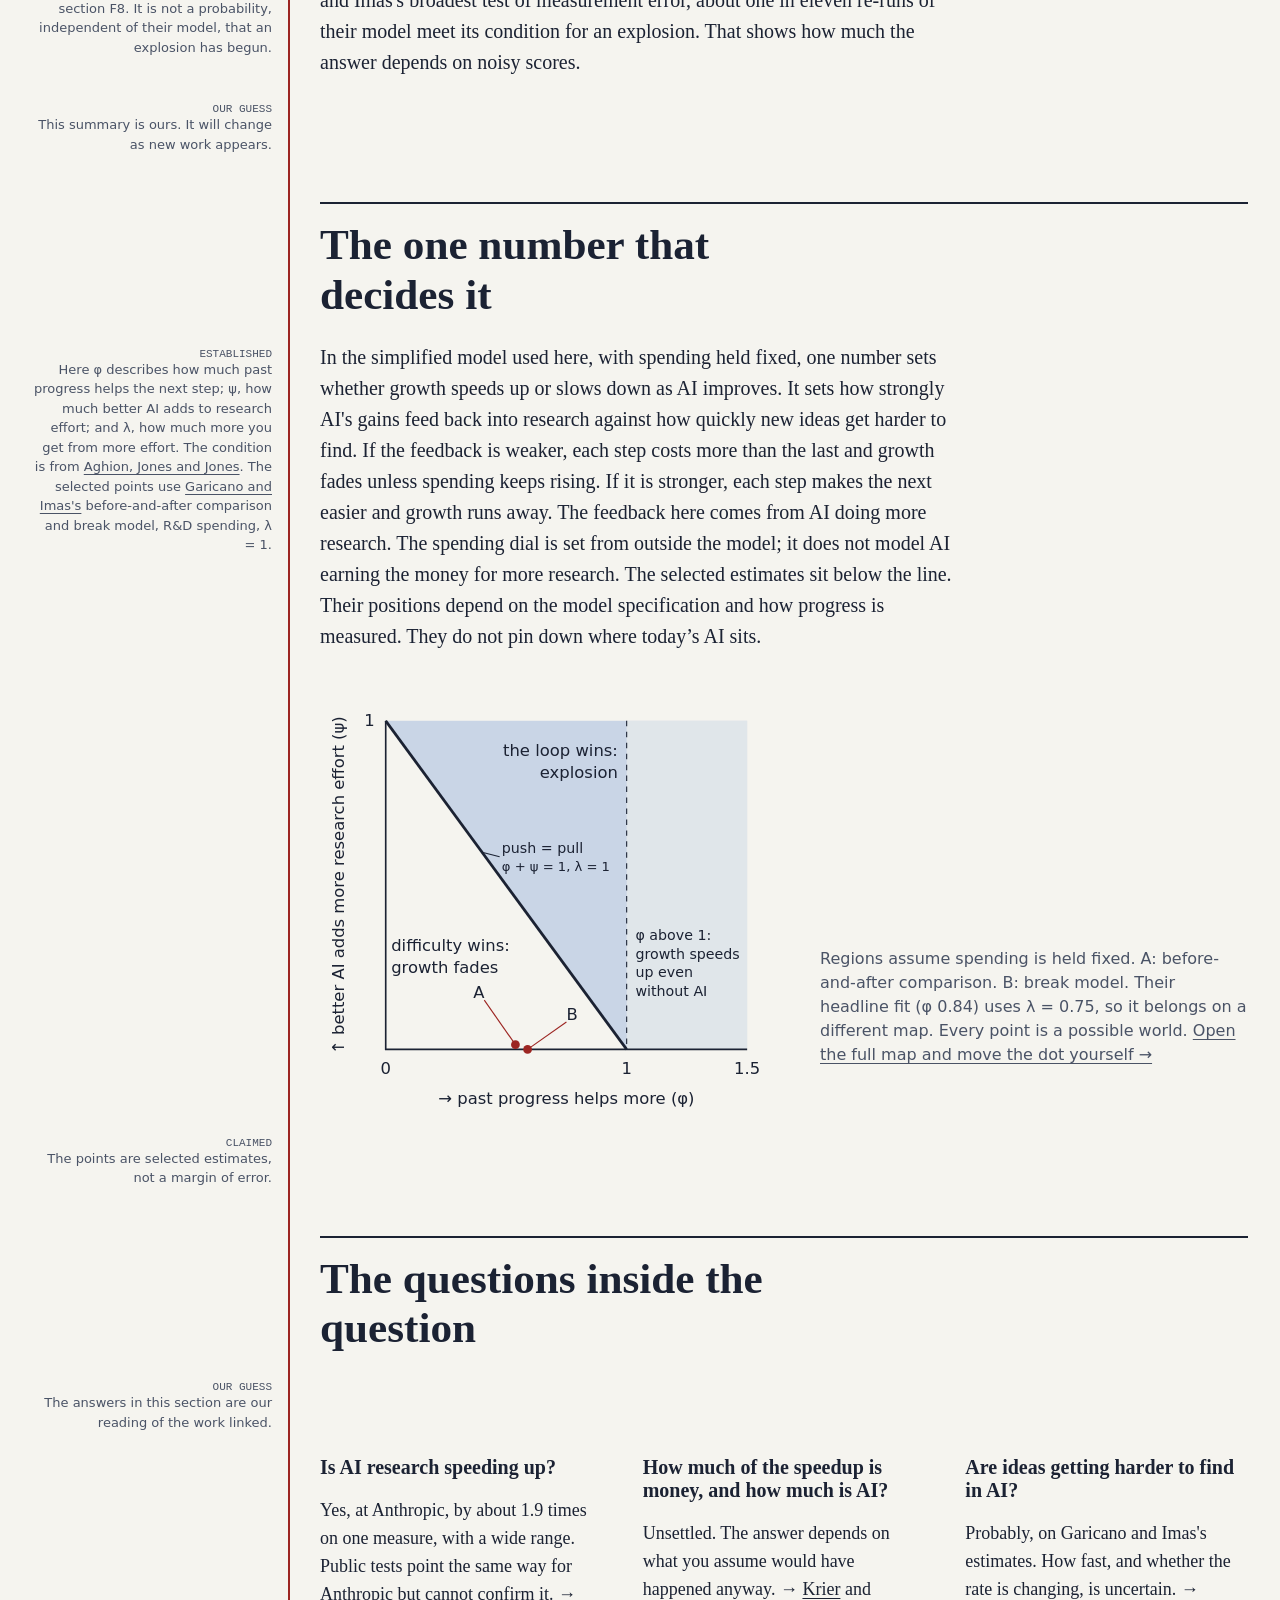
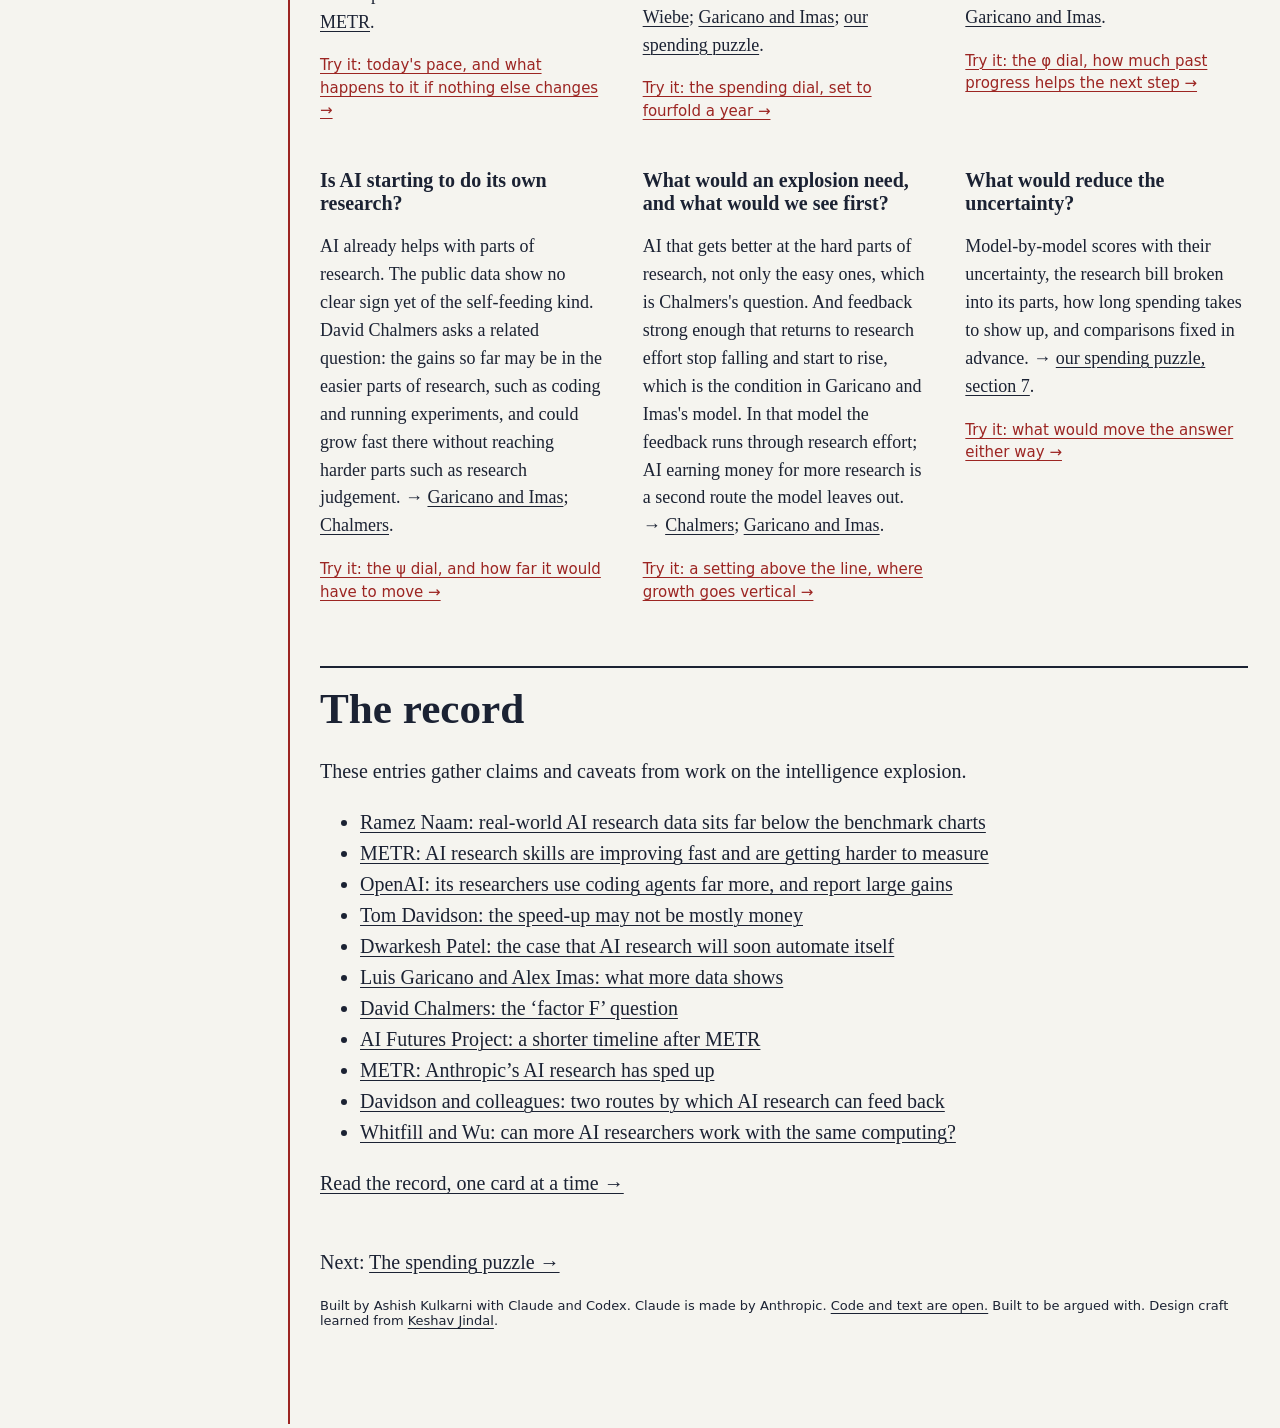
==== commit 17f89b02: "Hub overview: attribute the 1.9x takeaway to METR, add public-model check (METR 20 Nov appendix H), " ====
--- a/site/experiments/intelligence-explosion/index.html
+++ b/site/experiments/intelligence-explosion/index.html
@@ -7,7 +7,7 @@
 <nav class="project-nav" aria-label="Intelligence explosion"><a href="../intelligence-explosion/" aria-current="page">Overview</a><a href="../spending-puzzle/">The spending puzzle</a><a href="../fiddling-with-asi/">Fiddling with ASI</a><a href="../research-machine/">The research machine</a></nav>
 <header class="head">Economics of AI · 14.11.2026</header><main class="sheet"><section id="chapter-1"><h1>Is there an intelligence explosion?</h1>
 <p class="lede">If better AI could make AI research go faster, and that faster research made AI better still, very capable AI could arrive much sooner than most people, companies and governments are planning for. That is why researchers are arguing about whether it has started.</p>
-<div class="takeaway-box"><p class="takeaway-label">The takeaway</p><p>Anthropic's AI has been improving faster since late 2025. That could be one big step up, a faster but steady climb, or a climb that gets faster with every step. Only the last is an explosion, and the public numbers cannot yet tell the three apart.</p></div>
+<div class="takeaway-box"><p class="takeaway-label">The takeaway</p><p>METR, an independent tester working from data Anthropic shared, estimates that Anthropic's AI has improved about 1.9 times as fast since late 2025. That could be one big step up, a faster but steady climb, or a climb that gets faster with every step. Only the last is an explosion, and the public numbers cannot yet tell the three apart.</p></div>
 <h3>Three shapes a speed-up can take</h3>
 <p class="shapes-key">Each tick marks a doubling of the length of task AI can do. The number above it is how many months that doubling took.</p>
 <div class="hub-shapes"><figure class="shape"><figcaption><strong class="r-below">One jump, then the old slowdown.</strong> Each doubling takes longer than the last.</figcaption><svg viewBox="0 0 600 120" role="img" aria-label="Gaps between the next six doublings, in months"><line x1="20" y1="70" x2="580" y2="70" stroke="currentColor"/><line x1="57.1" y1="62" x2="57.1" y2="76" stroke="currentColor"/><text x="57.1" y="48" text-anchor="middle">2.4 mo</text><line x1="106.0" y1="62" x2="106.0" y2="76" stroke="currentColor"/><text x="106.0" y="31" text-anchor="middle">3.1</text><line x1="170.6" y1="62" x2="170.6" y2="76" stroke="currentColor"/><text x="170.6" y="14" text-anchor="middle">4.1</text><line x1="255.8" y1="62" x2="255.8" y2="76" stroke="currentColor"/><text x="255.8" y="48" text-anchor="middle">5.4</text><line x1="368.2" y1="62" x2="368.2" y2="76" stroke="currentColor"/><text x="368.2" y="31" text-anchor="middle">7.2</text><line x1="516.6" y1="62" x2="516.6" y2="76" stroke="currentColor"/><text x="516.6" y="14" text-anchor="middle">9.4</text><text x="20" y="105">0</text><text x="580" y="105" text-anchor="end">3 years</text></svg></figure><figure class="shape"><figcaption><strong class="r-at">A faster steady pace.</strong> Doublings arrive on a schedule.</figcaption><svg viewBox="0 0 600 120" role="img" aria-label="Gaps between the next six doublings, in months"><line x1="20" y1="70" x2="580" y2="70" stroke="currentColor"/><line x1="52.2" y1="62" x2="52.2" y2="76" stroke="currentColor"/><text x="52.2" y="48" text-anchor="middle">2.0 mo</text><line x1="84.4" y1="62" x2="84.4" y2="76" stroke="currentColor"/><text x="84.4" y="31" text-anchor="middle">2.0</text><line x1="116.6" y1="62" x2="116.6" y2="76" stroke="currentColor"/><text x="116.6" y="14" text-anchor="middle">2.0</text><line x1="148.7" y1="62" x2="148.7" y2="76" stroke="currentColor"/><text x="148.7" y="48" text-anchor="middle">2.0</text><line x1="180.9" y1="62" x2="180.9" y2="76" stroke="currentColor"/><text x="180.9" y="31" text-anchor="middle">2.0</text><line x1="213.1" y1="62" x2="213.1" y2="76" stroke="currentColor"/><text x="213.1" y="14" text-anchor="middle">2.0</text><text x="20" y="105">0</text><text x="580" y="105" text-anchor="end">3 years</text></svg></figure><figure class="shape"><figcaption><strong class="r-above">A pace that keeps rising.</strong> Each doubling comes sooner, until the calendar cannot keep up. Only this one is an explosion.</figcaption><svg viewBox="0 0 600 120" role="img" aria-label="Gaps between the next six doublings, in months"><line x1="20" y1="70" x2="580" y2="70" stroke="currentColor"/><line x1="50.2" y1="62" x2="50.2" y2="76" stroke="currentColor"/><text x="50.2" y="48" text-anchor="middle">1.9 mo</text><line x1="76.6" y1="62" x2="76.6" y2="76" stroke="currentColor"/><text x="76.6" y="31" text-anchor="middle">1.7</text><line x1="99.8" y1="62" x2="99.8" y2="76" stroke="currentColor"/><text x="99.8" y="14" text-anchor="middle">1.5</text><line x1="120.1" y1="62" x2="120.1" y2="76" stroke="currentColor"/><text x="120.1" y="48" text-anchor="middle">1.3</text><line x1="137.9" y1="62" x2="137.9" y2="76" stroke="currentColor"/><text x="137.9" y="31" text-anchor="middle">1.1</text><line x1="153.5" y1="62" x2="153.5" y2="76" stroke="currentColor"/><text x="153.5" y="14" text-anchor="middle">1.0</text><line x1="264.4" y1="16" x2="264.4" y2="78" stroke="var(--red)"/><text x="271.4" y="54">goes vertical at 1.30 years</text><text x="20" y="105">0</text><text x="580" y="105" text-anchor="end">3 years</text></svg></figure></div>
@@ -16,12 +16,12 @@
 <h3>Start here</h3>
 <ol class="start-here"><li><a href="../spending-puzzle/">The spending puzzle</a>: what Anthropic's spending can and cannot tell us. No equations.</li><li><a href="../fiddling-with-asi/">Fiddling with ASI</a>: the model, with dials. Find the line between a slowdown and an explosion yourself.</li><li><a href="../research-machine/">The research machine</a> (optional, for the curious): what holding the pace would demand of research.</li></ol>
 <p>Much of the work on these pages was done by Claude, an AI made by Anthropic, the company whose research is measured here. Read with that in mind. <a href="https://github.com/ashishefe/lfe-research-machine">The code and the text are open</a>.</p></section>
-<section><h2>Where things stand</h2><p>Last updated 15 November 2026.</p><div class="noted"><p>1. <strong>AI research at Anthropic has sped up.</strong> After October 2025, Anthropic&#x27;s AI models improved about 1.9 times as fast as before, on METR&#x27;s measure.</p><aside class="note"><strong>CLAIMED</strong> <a href="https://metr.org/blog/2026-11-05-anthropic-ai-rd-acceleration-assessment/">METR</a>, 5 November 2026, on data Anthropic shared. Its estimate is 1.9 times, with a 95% range of 1.5 to 2.8.</aside></div><div class="noted"><p>2. <strong>Nobody yet knows how much of that came from more money and staff, and how much from AI tools.</strong> Progress can speed up because more goes in, because more comes out of the same input, or both, and the two can feed each other: better AI can attract the money that buys more research. Anthropic spent far more, and each dollar bought less progress than before. The question is whether progress beat what the extra spending alone would predict. The model-based study discussed here, by Garicano and Imas, finds that it did, in part: more inputs explain some of the speedup, and the rest looks like a one-time boost, though they say that estimate is uncertain. A one-time boost is not an explosion, which needs feedback strong enough to keep raising the growth rate as AI improves. Telling these apart is the hard part, and it is what these pages work through.</p><aside class="note"><strong>CLAIMED</strong> <a href="https://www.siliconcontinent.com/p/are-we-approaching-an-intelligence">Garicano and Imas</a>, 13 November 2026. On their figures, progress per dollar fell about 69%.</aside></div><div class="noted"><p>3. <strong>In AI research, the easy ideas seem to be getting used up.</strong> On Garicano and Imas&#x27;s model, each step forward costs more than the last, as studies have found in many other fields. That rests on their assumptions, and how fast it is happening is uncertain.</p><aside class="note"><strong>CLAIMED</strong> <a href="https://www.siliconcontinent.com/p/are-we-approaching-an-intelligence">Garicano and Imas</a> for AI. <a href="https://doi.org/10.1257/aer.20180338">Bloom and others</a> for other fields.</aside></div><div class="noted"><p>4. <strong>The public data show no clear sign yet of AI feeding its own research in a way that speeds up as AI improves.</strong> That loop is what an explosion would need. AI is already helping with research, and METR, using evidence it could not publish, judges that AI accounts for much of the faster pace. The public figures can neither confirm nor rule that out.</p><aside class="note"><strong>CLAIMED</strong> <a href="https://www.siliconcontinent.com/p/are-we-approaching-an-intelligence">Garicano and Imas</a>, from their model. <a href="https://metr.org/blog/2026-11-05-anthropic-ai-rd-acceleration-assessment/">METR</a> on AI's share.</aside></div><div class="noted"><p>5. <strong>It cannot be ruled out.</strong> Daniel Kokotajlo, an author of the AI 2027 scenario, wrote that if METR is right, an explosion now looks likely in 2027. In Garicano and Imas&#x27;s broadest test of measurement error, about one in eleven re-runs of their model meet its condition for an explosion. That shows how much the answer depends on noisy scores.</p><aside class="note"><strong>CLAIMED</strong> <a href="https://x.com/DKokotajlo/status/2120204075803500595">Kokotajlo</a>, 10 November 2026, and the <a href="https://blog.aifutures.org/p/q35-timelines-update-looks-like-the">AI Futures post</a> he links. Garicano and Imas, <a href="https://www.dropbox.com/scl/fi/jz1zaj2fk741g2len97q9/Online-Appendix-to-Garicano-and-Imas-AI-ideas-getting-harder-to-find.pdf?rlkey=narofum32aiq105vrcwcx92vy&amp;dl=0">online appendix</a>, section F8. It is not a probability, independent of their model, that an explosion has begun.</aside></div><div class="noted"><p class="summary-note-row" aria-hidden="true"></p><aside class="note"><strong>OUR GUESS</strong> This summary is ours. It will change as new work appears.</aside></div></section><section><h2>The one number that decides it</h2>
+<section><h2>Where things stand</h2><p>Last updated 21 November 2026.</p><div class="noted"><p>1. <strong>AI research at Anthropic has sped up.</strong> After October 2025, Anthropic&#x27;s AI models improved about 1.9 times as fast as before, on METR&#x27;s measure.</p><aside class="note"><strong>CLAIMED</strong> <a href="https://metr.org/blog/2026-11-05-anthropic-ai-rd-acceleration-assessment/">METR</a>, 5 November 2026, on data Anthropic shared. Its estimate is 1.9 times, with a 95% range of 1.5 to 2.8.</aside></div><div class="noted"><p>2. <strong>Nobody yet knows how much of that came from more money and staff, and how much from AI tools.</strong> Progress can speed up because more goes in, because more comes out of the same input, or both, and the two can feed each other: better AI can attract the money that buys more research. Anthropic spent far more, and each dollar bought less progress than before. The question is whether progress beat what the extra spending alone would predict. The model-based study discussed here, by Garicano and Imas, finds that it did, in part: more inputs explain some of the speedup, and the rest looks like a one-time boost, though they say that estimate is uncertain. A one-time boost is not an explosion, which needs feedback strong enough to keep raising the growth rate as AI improves. Telling these apart is the hard part, and it is what these pages work through.</p><aside class="note"><strong>CLAIMED</strong> <a href="https://www.siliconcontinent.com/p/are-we-approaching-an-intelligence">Garicano and Imas</a>, 13 November 2026. On their figures, progress per dollar fell about 69%.</aside></div><div class="noted"><p>3. <strong>In AI research, the easy ideas seem to be getting used up.</strong> On Garicano and Imas&#x27;s model, each step forward costs more than the last, as studies have found in many other fields. That rests on their assumptions, and how fast it is happening is uncertain.</p><aside class="note"><strong>CLAIMED</strong> <a href="https://www.siliconcontinent.com/p/are-we-approaching-an-intelligence">Garicano and Imas</a> for AI. <a href="https://doi.org/10.1257/aer.20180338">Bloom and others</a> for other fields.</aside></div><div class="noted"><p>4. <strong>The public data show no clear sign yet of AI feeding its own research in a way that speeds up as AI improves.</strong> That loop is what an explosion would need. AI is already helping with research, and METR, using evidence it could not publish, judges that AI accounts for much of the faster pace. The public figures can neither confirm nor rule that out.</p><aside class="note"><strong>CLAIMED</strong> <a href="https://www.siliconcontinent.com/p/are-we-approaching-an-intelligence">Garicano and Imas</a>, from their model. <a href="https://metr.org/blog/2026-11-05-anthropic-ai-rd-acceleration-assessment/">METR</a> on AI's share.</aside></div><div class="noted"><p>5. <strong>Tests on public models show hints of a speed-up at Anthropic, not proof.</strong> METR&#x27;s 20 November update compares the pace of improvement of public models after October 2025 with the pace before. Across all of them it is about 1.1 times, with a 95% range of 0.6 to 1.9. For Anthropic&#x27;s models alone it is about 1.3 times (range 0.7 to 2.2). For OpenAI&#x27;s it is about 0.9 times. Every range includes no change, and METR says the figures depend on method.</p><aside class="note"><strong>CLAIMED</strong> <a href="https://metr.org/blog/2026-11-20-q4-2026-capability-update/">METR</a>, 20 November 2026, appendix H. With a different method for Anthropic alone, METR gets 1.46 times (range 0.6 to 3.2), close to the 1.53 times in Anthropic's own system card.</aside></div><div class="noted"><p>6. <strong>It cannot be ruled out.</strong> Daniel Kokotajlo, an author of the AI 2027 scenario, wrote that if METR is right, an explosion now looks likely in 2027. In Garicano and Imas&#x27;s broadest test of measurement error, about one in eleven re-runs of their model meet its condition for an explosion. That shows how much the answer depends on noisy scores.</p><aside class="note"><strong>CLAIMED</strong> <a href="https://x.com/DKokotajlo/status/2120204075803500595">Kokotajlo</a>, 10 November 2026, and the <a href="https://blog.aifutures.org/p/q35-timelines-update-looks-like-the">AI Futures post</a> he links. Garicano and Imas, <a href="https://www.dropbox.com/scl/fi/jz1zaj2fk741g2len97q9/Online-Appendix-to-Garicano-and-Imas-AI-ideas-getting-harder-to-find.pdf?rlkey=narofum32aiq105vrcwcx92vy&amp;dl=0">online appendix</a>, section F8. It is not a probability, independent of their model, that an explosion has begun.</aside></div><div class="noted"><p class="summary-note-row" aria-hidden="true"></p><aside class="note"><strong>OUR GUESS</strong> This summary is ours. It will change as new work appears.</aside></div></section><section><h2>The one number that decides it</h2>
 <div class="noted"><p>In the simplified model used here, with spending held fixed, one number sets whether growth speeds up or slows down as AI improves. It sets how strongly AI's gains feed back into research against how quickly new ideas get harder to find. If the feedback is weaker, each step costs more than the last and growth fades unless spending keeps rising. If it is stronger, each step makes the next easier and growth runs away. The feedback here comes from AI doing more research. The spending dial is set from outside the model; it does not model AI earning the money for more research. The selected estimates sit below the line. Their positions depend on the model specification and how progress is measured. They do not pin down where today’s AI sits.</p><aside class="note"><strong>ESTABLISHED</strong> Here φ describes how much past progress helps the next step; ψ, how much better AI adds to research effort; and λ, how much more you get from more effort. The condition is from <a href="https://www.nber.org/papers/w23928">Aghion, Jones and Jones</a>. The selected points use <a href="https://www.siliconcontinent.com/p/are-we-approaching-an-intelligence">Garicano and Imas's</a> before-and-after comparison and break model, R&amp;D spending, λ = 1.</aside></div>
 <figure class="hub-map"><a href="../fiddling-with-asi/?lambda=1&amp;boost=1&amp;spending=1#the-map" aria-label="Open the full map in Fiddling with ASI"><svg viewBox="0 0 420 390" role="img" aria-labelledby="hub-map-title"><title id="hub-map-title">Map of φ and ψ. The selected estimates sit below the diagonal. Regions assume fixed spending and λ = 1.</title><path d="M60 30 L390 30 L390 330 L280 330 Z" fill="var(--ruling)"/><rect x="280" y="30" width="110" height="300" fill="var(--paper)" opacity=".55"/><path d="M60 30V330H390" fill="none" stroke="var(--ink)" stroke-width="1.5"/><path d="M60 30 L280 330" stroke="var(--ink)" stroke-width="2.5"/><line x1="280" y1="30" x2="280" y2="330" stroke="var(--ink)" stroke-dasharray="5 5"/><path d="M164 154 L148 150" stroke="var(--ink)"/><text x="166" y="151" style="font-size:13px">push = pull</text><text x="166" y="167" style="font-size:12px">φ + ψ = 1, λ = 1</text><text x="65" y="240">difficulty wins:</text><text x="65" y="260">growth fades</text><text x="272" y="62" text-anchor="end">the loop wins:</text><text x="272" y="82" text-anchor="end">explosion</text><text x="288" y="230" style="font-size:13px">φ above 1:</text><text x="288" y="247" style="font-size:13px">growth speeds</text><text x="288" y="264" style="font-size:13px">up even</text><text x="288" y="281" style="font-size:13px">without AI</text><path d="M150 285 L178.43 325.67" stroke="var(--red)"/><path d="M225 305 L189.54 330.00" stroke="var(--red)"/><circle cx="178.43" cy="325.67" r="4" fill="var(--red)"/><circle cx="189.54" cy="330.00" r="4" fill="var(--red)"/><text x="140" y="283">A</text><text x="225" y="303">B</text><text x="60" y="352" text-anchor="middle">0</text><text x="280" y="352" text-anchor="middle">1</text><text x="390" y="352" text-anchor="middle">1.5</text><text x="50" y="35" text-anchor="end">1</text><text x="225" y="380" text-anchor="middle">→ past progress helps more (φ)</text><text x="22" y="180" text-anchor="middle" transform="rotate(-90 22 180)">↑ better AI adds more research effort (ψ)</text></svg></a><figcaption>Regions assume spending is held fixed. A: before-and-after comparison. B: break model. Their headline fit (φ 0.84) uses λ = 0.75, so it belongs on a different map. Every point is a possible world. <a href="../fiddling-with-asi/?lambda=1&amp;boost=1&amp;spending=1#the-map">Open the full map and move the dot yourself →</a></figcaption></figure><div class="noted"><p class="summary-note-row" aria-hidden="true"></p><aside class="note"><strong>CLAIMED</strong> The points are selected estimates, not a margin of error.</aside></div>
 </section><section><h2>The questions inside the question</h2>
 <div class="noted"><p class="summary-note-row" aria-hidden="true"></p><aside class="note"><strong>OUR GUESS</strong> The answers in this section are our reading of the work linked.</aside></div><div class="questions">
-<div class="q"><h3>Is AI research speeding up?</h3><p>Yes, at Anthropic, by about 1.9 times on one measure, with a wide range. → <a href="https://metr.org/blog/2026-11-05-anthropic-ai-rd-acceleration-assessment/">METR</a>.</p><p class="try"><a href="../fiddling-with-asi/?lambda=1&amp;boost=1&amp;spending=1#fiddle">Try it: today's pace, and what happens to it if nothing else changes →</a></p></div>
+<div class="q"><h3>Is AI research speeding up?</h3><p>Yes, at Anthropic, by about 1.9 times on one measure, with a wide range. Public tests point the same way for Anthropic but cannot confirm it. → <a href="https://metr.org/blog/2026-11-05-anthropic-ai-rd-acceleration-assessment/">METR</a>.</p><p class="try"><a href="../fiddling-with-asi/?lambda=1&amp;boost=1&amp;spending=1#fiddle">Try it: today's pace, and what happens to it if nothing else changes →</a></p></div>
 <div class="q"><h3>How much of the speedup is money, and how much is AI?</h3><p>Unsettled. The answer depends on what you assume would have happened anyway. → <a href="https://x.com/sebkrier/status/2119182834162340095">Krier</a> and <a href="https://x.com/michael_wiebe/status/2119207429393220041">Wiebe</a>; <a href="record/#garicano-imas">Garicano and Imas</a>; <a href="../spending-puzzle/">our spending puzzle</a>.</p><p class="try"><a href="../fiddling-with-asi/?lambda=1&amp;boost=1&amp;spending=4#fiddle">Try it: the spending dial, set to fourfold a year →</a></p></div>
 <div class="q"><h3>Are ideas getting harder to find in AI?</h3><p>Probably, on Garicano and Imas's estimates. How fast, and whether the rate is changing, is uncertain. → <a href="record/#garicano-imas">Garicano and Imas</a>.</p><p class="try"><a href="../fiddling-with-asi/?lambda=1&amp;boost=1&amp;spending=1#fiddle">Try it: the φ dial, how much past progress helps the next step →</a></p></div>
 <div class="q"><h3>Is AI starting to do its own research?</h3><p>AI already helps with parts of research. The public data show no clear sign yet of the self-feeding kind. David Chalmers asks a related question: the gains so far may be in the easier parts of research, such as coding and running experiments, and could grow fast there without reaching harder parts such as research judgement. → <a href="record/#garicano-imas">Garicano and Imas</a>; <a href="record/#chalmers">Chalmers</a>.</p><p class="try"><a href="../fiddling-with-asi/?lambda=1&amp;boost=1&amp;spending=1#the-map">Try it: the ψ dial, and how far it would have to move →</a></p></div>
